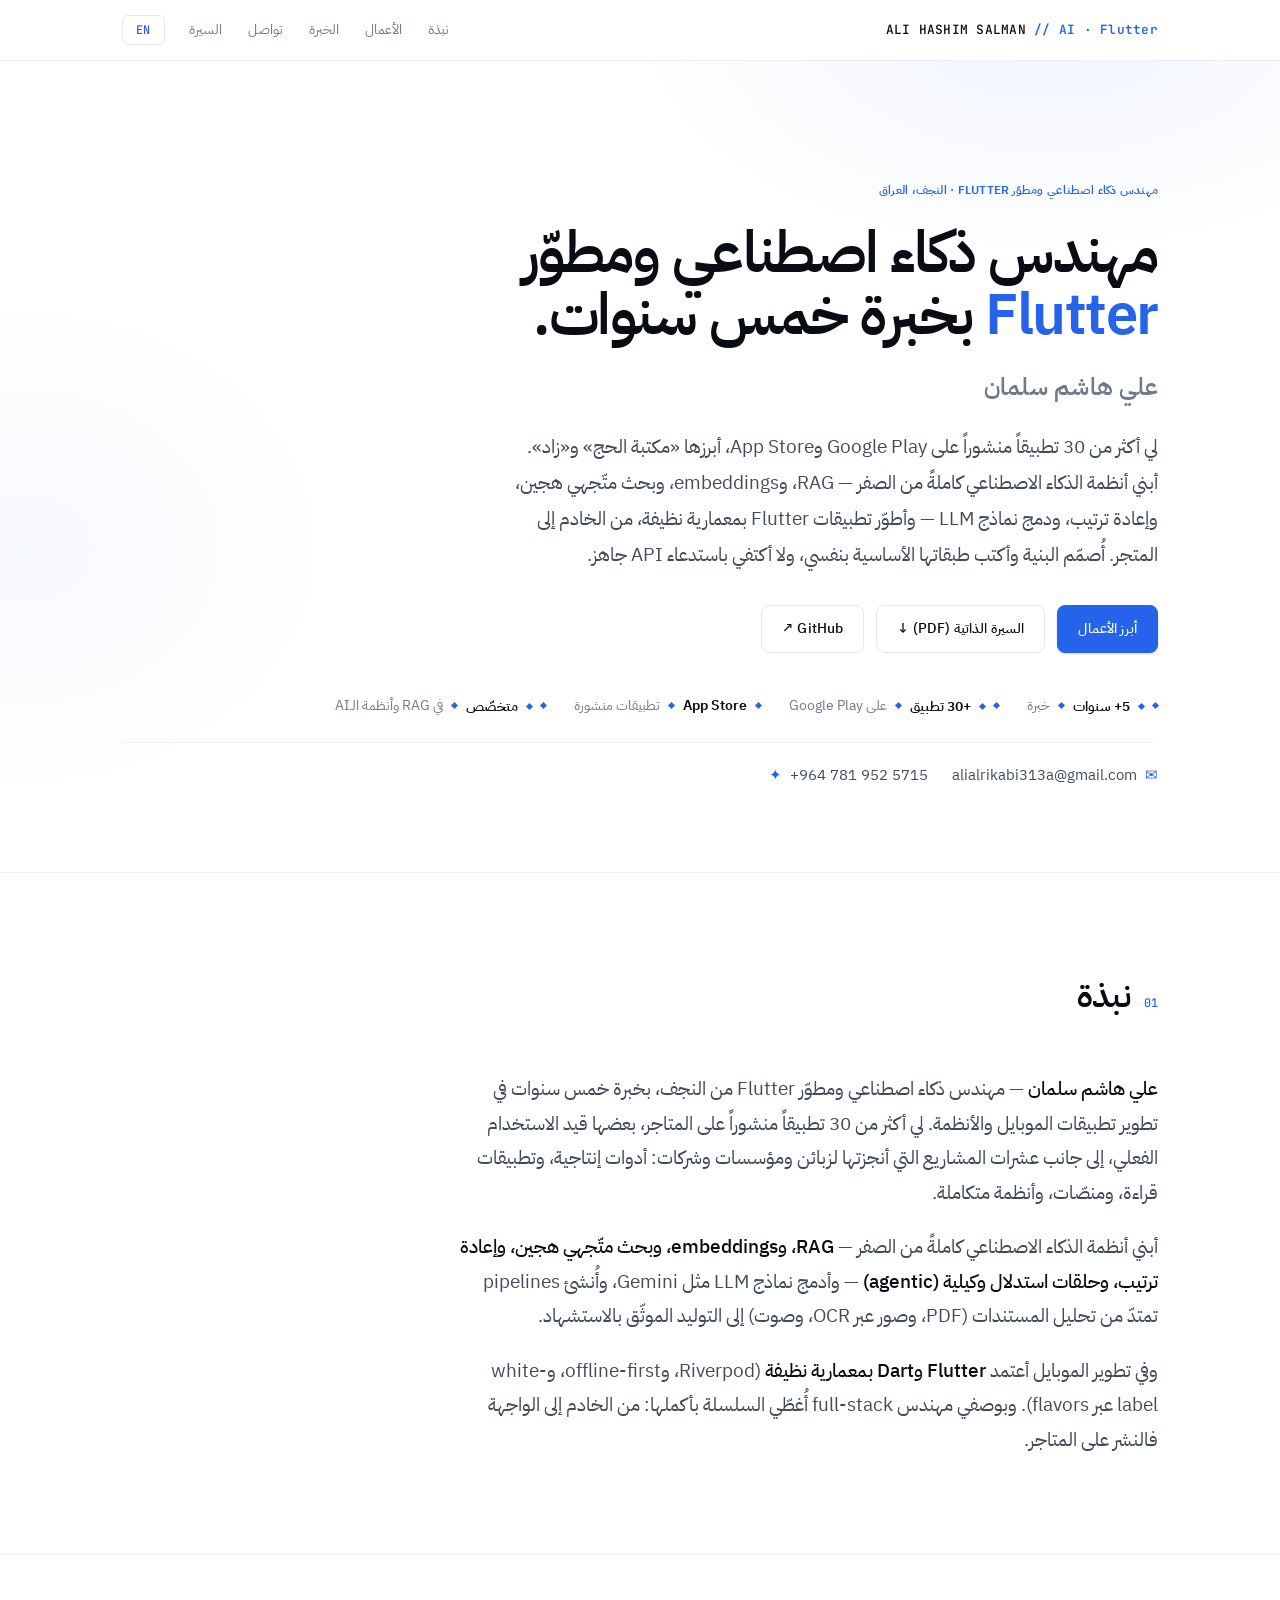
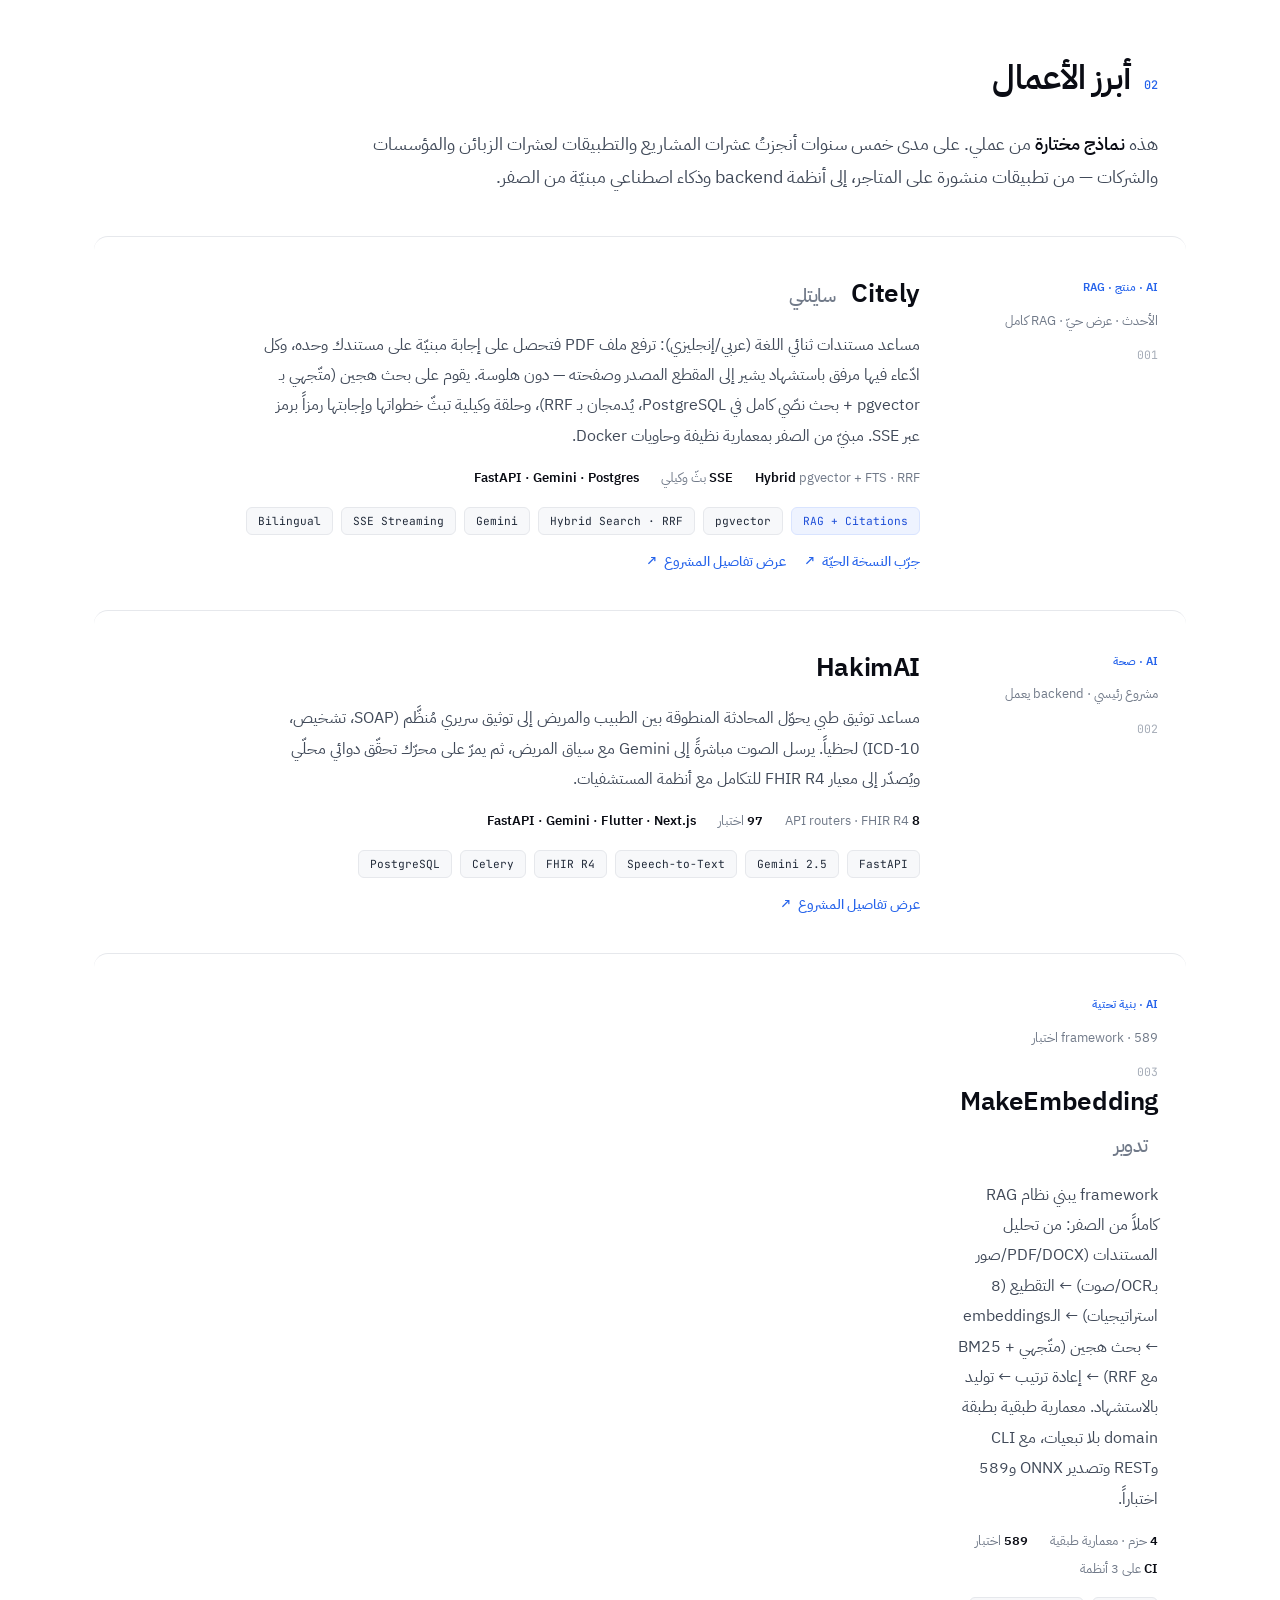
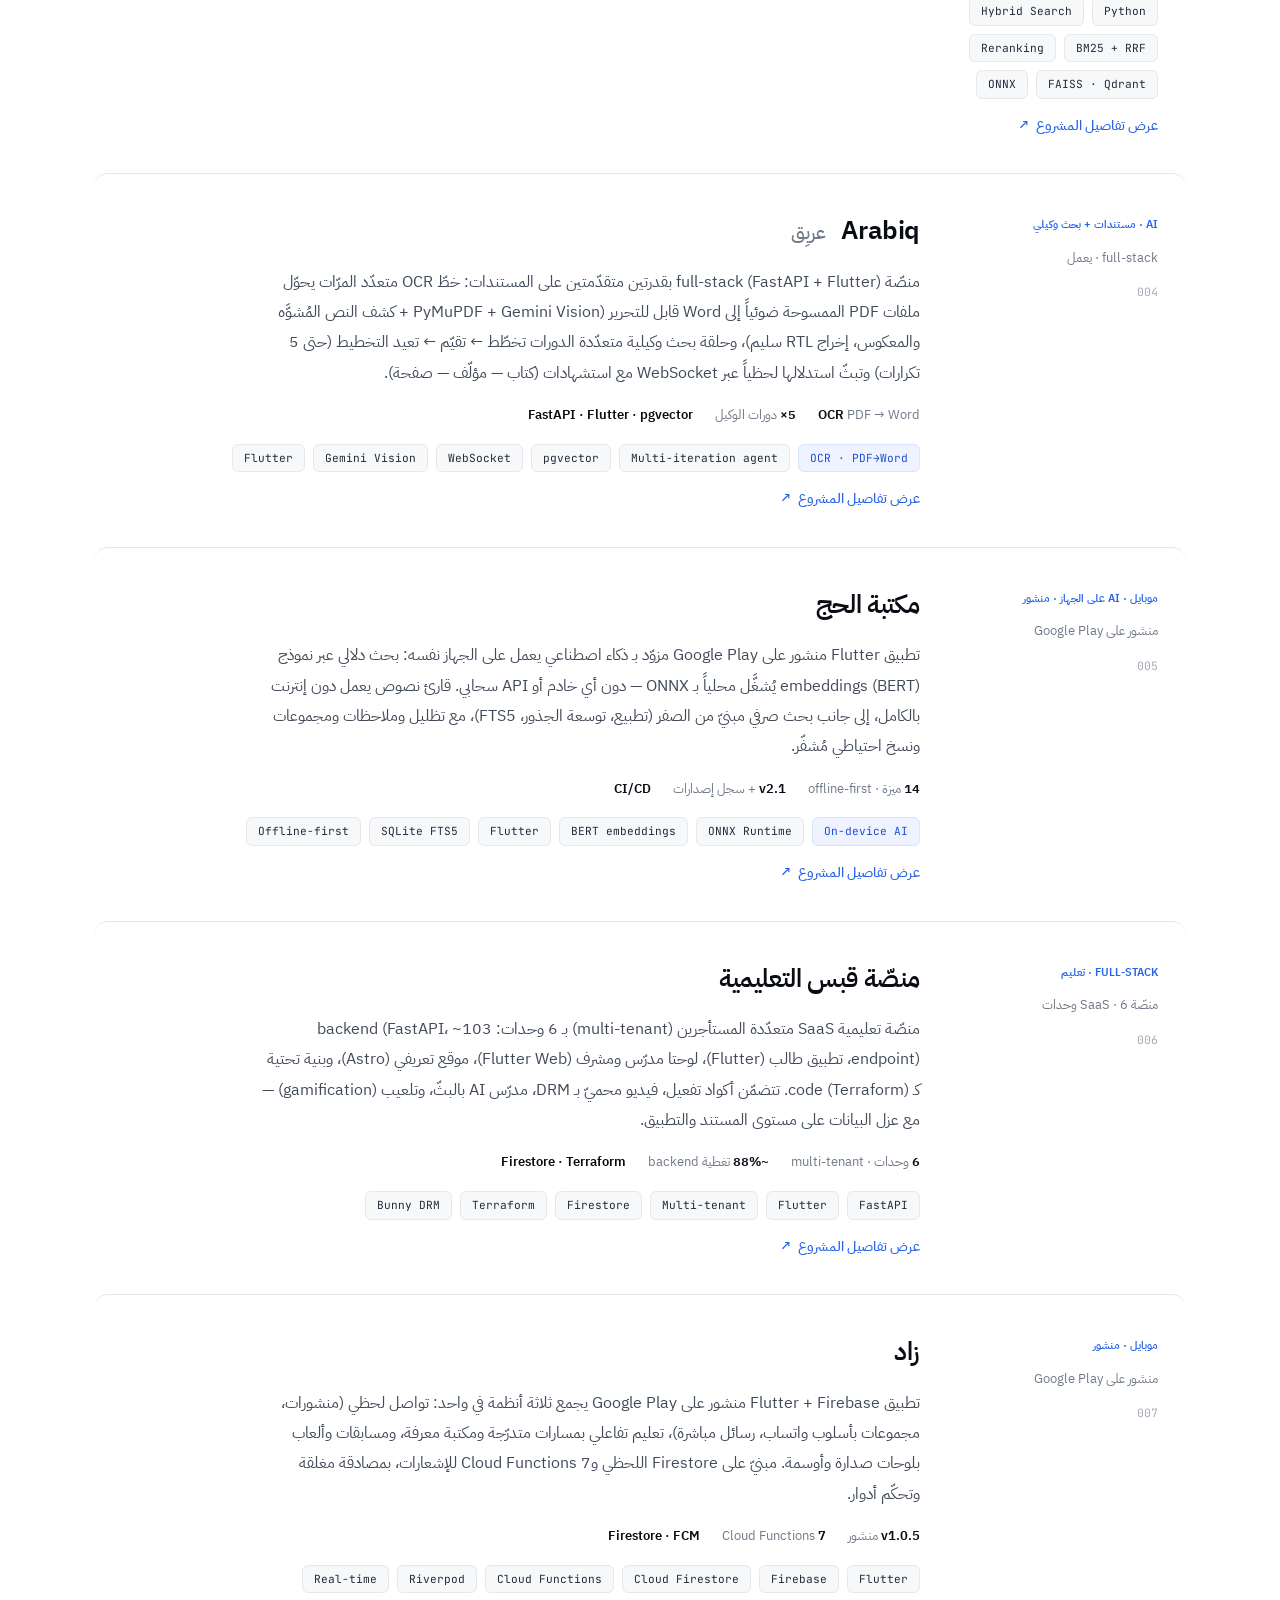
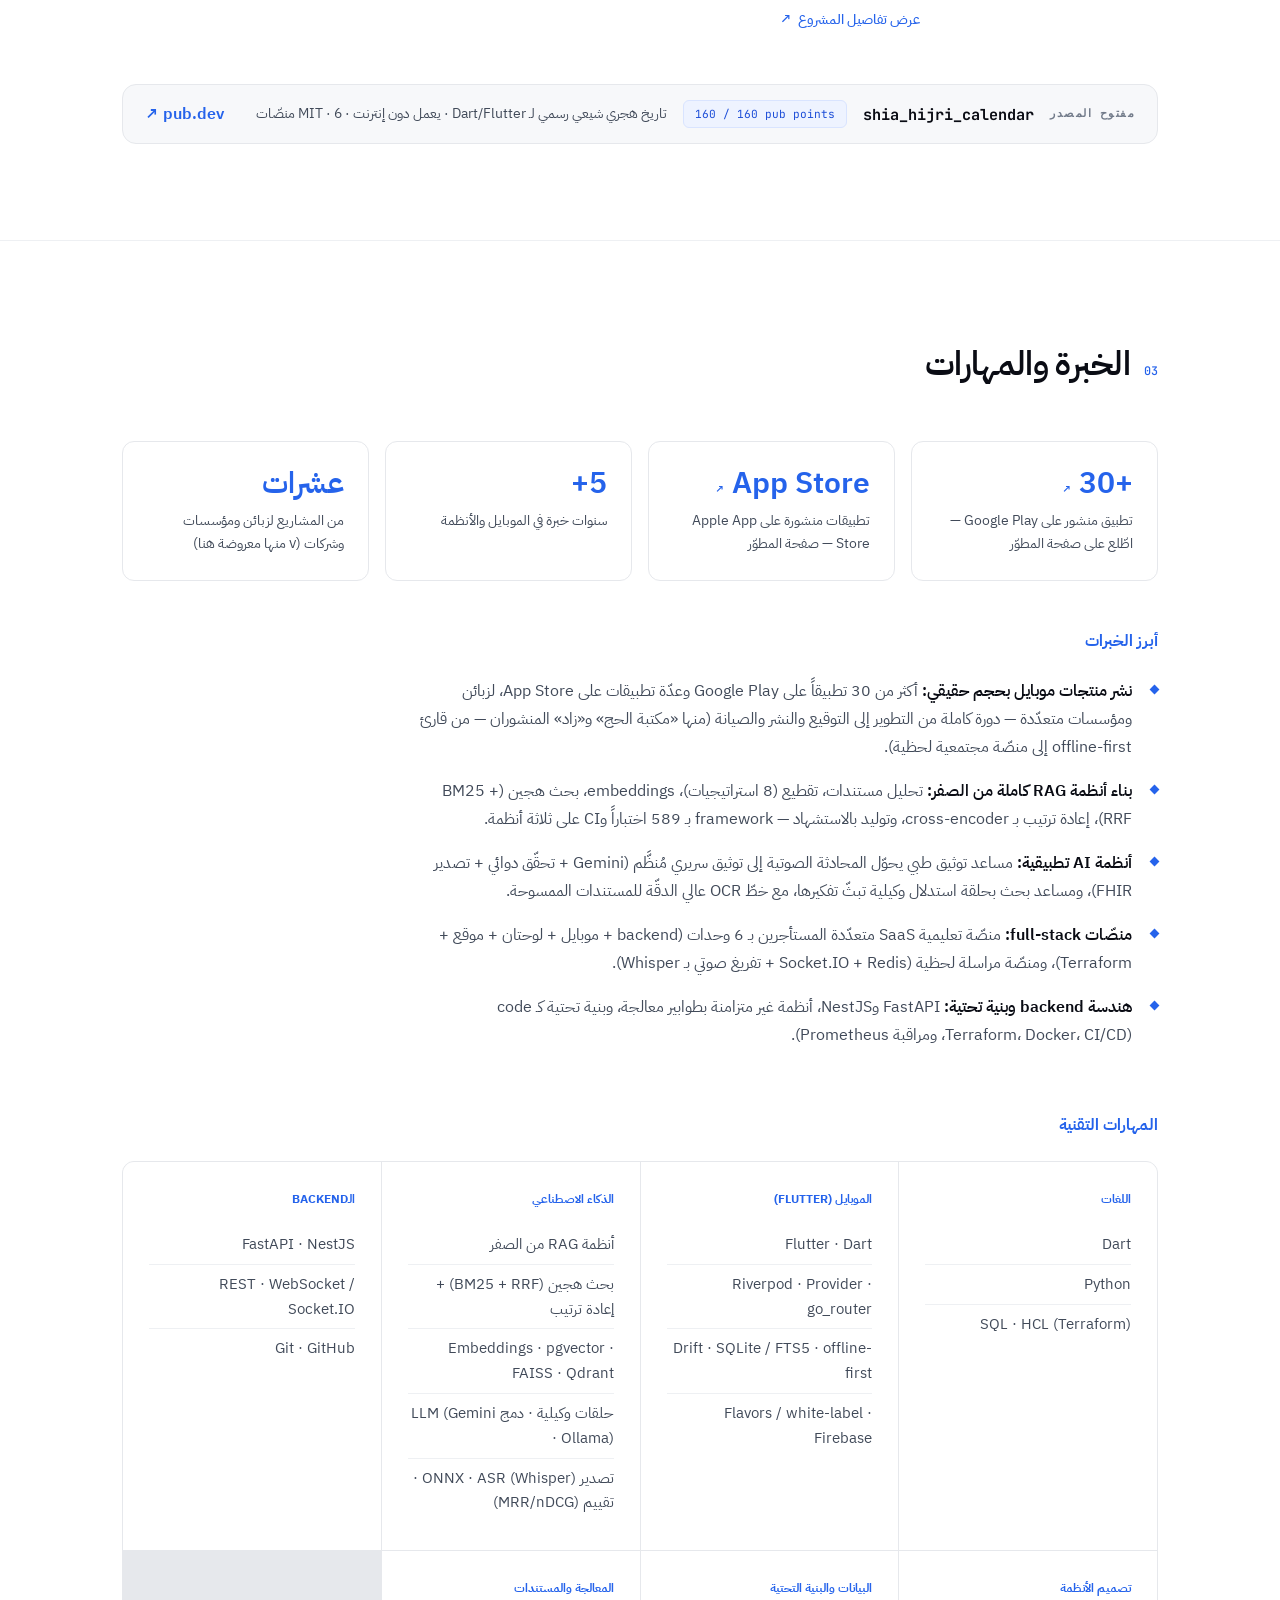
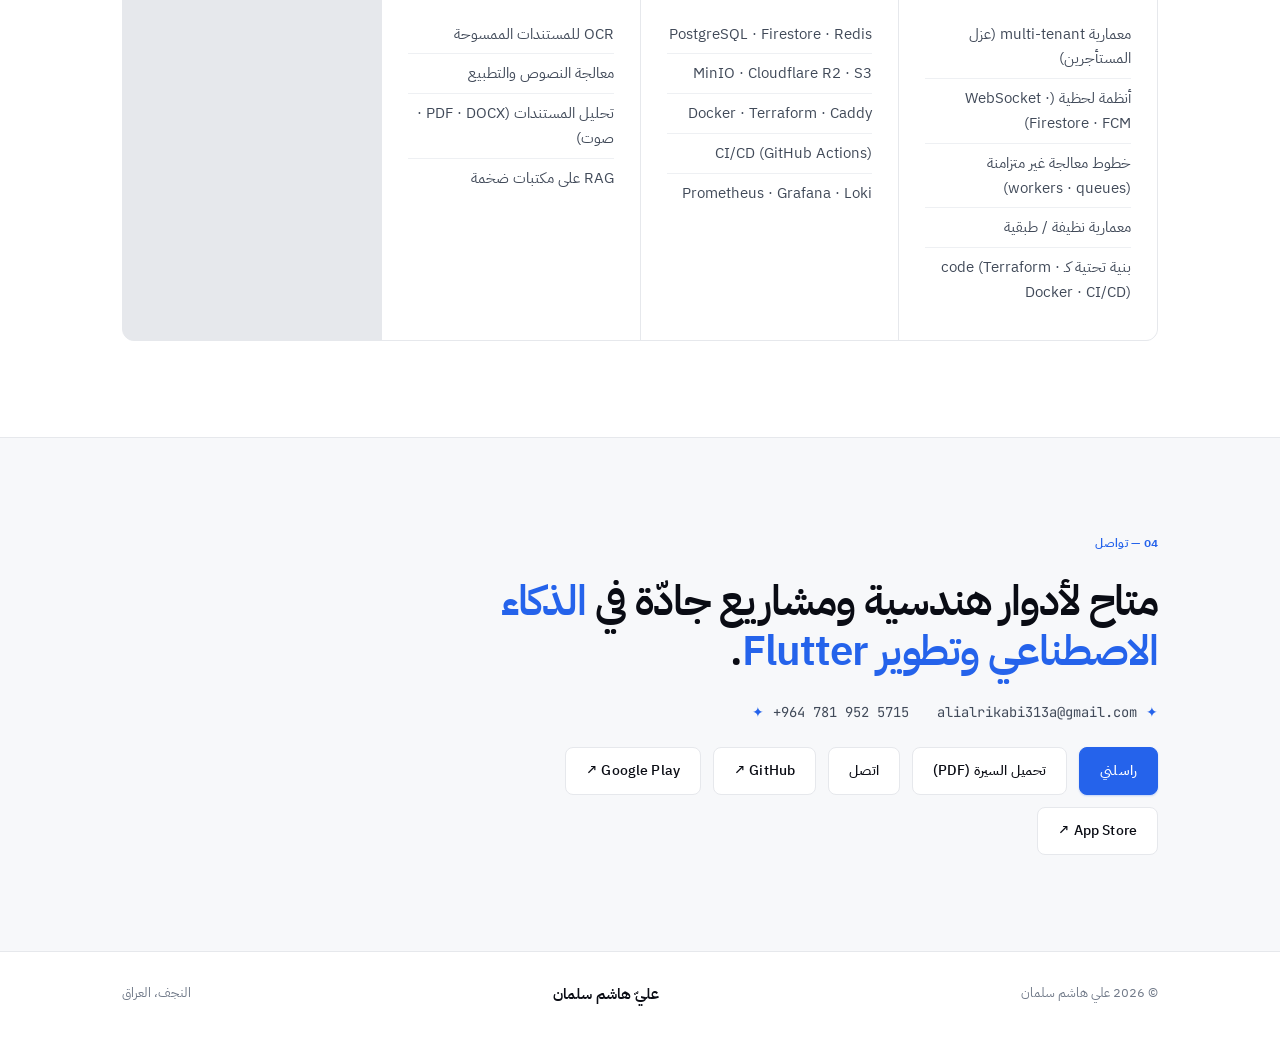
==== index.html @ b7b9cc5b "Naturalize Arabic: remove translationese across the portfolio Rewrite literally-translated Arabic in" ====
<!DOCTYPE html>
<!--
  ============================================================
  PORTFOLIO — Ali Hashim Salman
  Landing page. Bilingual (Arabic default + EN toggle).
  Project detail pages live in /projects/*.html
  Screenshots go in /assets/img/<project>/ (see placeholders).
  ============================================================
-->
<html lang="ar" dir="rtl" data-lang="ar">
<head>
<meta charset="UTF-8" />
<meta name="viewport" content="width=device-width, initial-scale=1.0" />
<title>Ali Hashim Salman — AI &amp; Flutter Engineer</title>
<meta name="description" content="مهندس ذكاء اصطناعي ومطوّر Flutter في النجف — RAG من الصفر، embeddings، أنظمة AI كاملة، و+30 تطبيق Flutter منشور على Google Play وApp Store." />
<link rel="preconnect" href="https://fonts.googleapis.com" />
<link rel="preconnect" href="https://fonts.gstatic.com" crossorigin />
<link href="https://fonts.googleapis.com/css2?family=Space+Grotesk:wght@400;500;600;700&family=Inter:wght@400;500;600&family=JetBrains+Mono:wght@400;500&family=IBM+Plex+Sans+Arabic:wght@400;500;600;700&family=Amiri:wght@400;700&display=swap" rel="stylesheet" />
<link rel="stylesheet" href="assets/css/style.css" />
</head>
<body>

<nav>
  <div class="nav-inner">
    <a class="brand" href="index.html">ALI HASHIM SALMAN <b>// AI · Flutter</b></a>
    <div class="nav-right">
      <div class="nav-links">
        <a href="#about"><span class="t-ar">نبذة</span><span class="t-en">About</span></a>
        <a href="#work"><span class="t-ar">الأعمال</span><span class="t-en">Work</span></a>
        <a href="#experience"><span class="t-ar">الخبرة</span><span class="t-en">Experience</span></a>
        <a href="#contact"><span class="t-ar">تواصل</span><span class="t-en">Contact</span></a>
        <a href="Ali_Hashim_Salman_Resume.pdf" target="_blank" rel="noopener"><span class="t-ar">السيرة</span><span class="t-en">CV</span></a>
      </div>
      <button class="lang-toggle" id="langBtn" aria-label="Switch language">EN</button>
    </div>
  </div>
</nav>

<header>
  <div class="hero-glow"></div>
  <div class="wrap hero">
    <span class="eyebrow">
      <span class="t-ar">مهندس ذكاء اصطناعي ومطوّر Flutter · النجف، العراق</span>
      <span class="t-en">AI Engineer &amp; Flutter Developer · Najaf, Iraq</span>
    </span>
    <h1>
      <span class="t-ar">مهندس ذكاء اصطناعي ومطوّر <span class="hl">Flutter</span> بخبرة خمس سنوات.</span>
      <span class="t-en">AI engineer and <span class="hl">Flutter</span> developer with five years of experience.</span>
    </h1>
    <div class="arabic-name">علي هاشم سلمان</div>
    <p class="lede">
      <span class="t-ar">لي أكثر من 30 تطبيقاً منشوراً على Google Play وApp Store، أبرزها «مكتبة الحج» و«زاد». أبني أنظمة الذكاء الاصطناعي كاملةً من الصفر — RAG، وembeddings، وبحث متّجهي هجين، وإعادة ترتيب، ودمج نماذج LLM — وأطوّر تطبيقات Flutter بمعمارية نظيفة، من الخادم إلى المتجر. أُصمّم البنية وأكتب طبقاتها الأساسية بنفسي، ولا أكتفي باستدعاء API جاهز.</span>
      <span class="t-en">I've published apps on Google Play and the App Store — flagships like Hajj Library and Zaad — among 30+ titles. I master building complete AI systems from scratch — RAG, embeddings, hybrid vector search, reranking, and LLM integration — and I build Flutter apps with clean architecture, from backend to store. I architect the system and build its core layers myself, rather than just wiring up a ready-made API.</span>
    </p>
    <div class="cta-row">
      <a class="btn primary" href="#work"><span class="t-ar">أبرز الأعمال</span><span class="t-en">Featured work</span></a>
      <a class="btn" href="Ali_Hashim_Salman_Resume.pdf" target="_blank" rel="noopener"><span class="t-ar">السيرة الذاتية (PDF) ↓</span><span class="t-en">Résumé (PDF) ↓</span></a>
      <a class="btn" href="https://github.com/alialrikabi313" target="_blank" rel="noopener">GitHub ↗</a>
    </div>
    <div class="stats">
      <span><b><span class="t-ar">5+ سنوات</span><span class="t-en">5+ years</span></b> <span class="t-ar">خبرة</span><span class="t-en">experience</span></span>
      <span><b><span class="t-ar">+30 تطبيق</span><span class="t-en">30+ apps</span></b> <span class="t-ar">على Google Play</span><span class="t-en">on Google Play</span></span>
      <span><b>App Store</b> <span class="t-ar">تطبيقات منشورة</span><span class="t-en">published apps</span></span>
      <span><b><span class="t-ar">متخصّص</span><span class="t-en">Specialist</span></b> <span class="t-ar">في RAG وأنظمة الـAI</span><span class="t-en">in RAG &amp; AI systems</span></span>
    </div>
    <div class="hero-contact">
      <a href="mailto:alialrikabi313a@gmail.com"><span class="ic">✉</span> alialrikabi313a@gmail.com</a>
      <a href="tel:+9647819525715" dir="ltr"><span class="ic">✦</span> +964 781 952 5715</a>
    </div>
  </div>
</header>

<section id="about">
  <div class="wrap">
    <div class="sec-head reveal"><span class="num">01</span><h2><span class="t-ar">نبذة</span><span class="t-en">About</span></h2></div>
    <div class="about-grid reveal">
      <p>
        <span class="t-ar"><span class="em">علي هاشم سلمان</span> — مهندس ذكاء اصطناعي ومطوّر Flutter من النجف، بخبرة خمس سنوات في تطوير تطبيقات الموبايل والأنظمة. لي أكثر من 30 تطبيقاً منشوراً على المتاجر، بعضها قيد الاستخدام الفعلي، إلى جانب عشرات المشاريع التي أنجزتها لزبائن ومؤسسات وشركات: أدوات إنتاجية، وتطبيقات قراءة، ومنصّات، وأنظمة متكاملة.</span>
        <span class="t-en"><span class="em">Ali Hashim Salman</span> — an AI engineer and Flutter developer based in Najaf, Iraq, with five years of experience in mobile and systems development. I've published 30+ apps to the stores — several serving real users — and delivered dozens of projects for clients, institutions, and companies — from productivity tools and readers to platforms and full systems.</span>
      </p>
      <p>
        <span class="t-ar">أبني أنظمة الذكاء الاصطناعي كاملةً من الصفر — <span class="em">RAG، وembeddings، وبحث متّجهي هجين، وإعادة ترتيب، وحلقات استدلال وكيلية (agentic)</span> — وأدمج نماذج LLM مثل Gemini، وأُنشئ pipelines تمتدّ من تحليل المستندات (PDF، وصور عبر OCR، وصوت) إلى التوليد الموثّق بالاستشهاد.</span>
        <span class="t-en">I master building complete AI systems from scratch — <span class="em">RAG, embeddings, hybrid vector search, reranking, and agentic reasoning loops</span> — integrating LLMs like Gemini, and building pipelines from document parsing (PDF, OCR images, audio) to cited generation.</span>
      </p>
      <p>
        <span class="t-ar">وفي تطوير الموبايل أعتمد <span class="em">Flutter وDart بمعمارية نظيفة</span> (Riverpod، وoffline-first، وwhite-label عبر flavors). وبوصفي مهندس full-stack أُغطّي السلسلة بأكملها: من الخادم إلى الواجهة فالنشر على المتاجر.</span>
        <span class="t-en">On mobile I build with <span class="em">Flutter and Dart in clean architecture</span> (Riverpod, offline-first, and white-label via flavors). A full-stack engineer who covers the whole chain — from backend to interface to store release.</span>
      </p>
    </div>
  </div>
</section>

<section id="work">
  <div class="wrap">
    <div class="sec-head reveal"><span class="num">02</span><h2><span class="t-ar">أبرز الأعمال</span><span class="t-en">Featured work</span></h2></div>
    <p class="sec-note reveal">
      <span class="t-ar">هذه <span class="em">نماذج مختارة</span> من عملي. على مدى خمس سنوات أنجزتُ عشرات المشاريع والتطبيقات لعشرات الزبائن والمؤسسات والشركات — من تطبيقات منشورة على المتاجر، إلى أنظمة backend وذكاء اصطناعي مبنيّة من الصفر.</span>
      <span class="t-en">These are <span class="em">selected examples</span> of my work. Over five years I've delivered dozens of projects and apps for dozens of clients, institutions, and companies — from store-published apps to backend and AI systems built from scratch.</span>
    </p>

    <!-- 01 — Citely -->
    <article class="project reveal">
      <div class="p-meta">
        <span class="domain"><span class="t-ar">AI · منتج · RAG</span><span class="t-en">AI · Product · RAG</span></span>
        <span class="status"><span class="t-ar">الأحدث · عرض حيّ · RAG كامل</span><span class="t-en">Newest · live demo · full RAG</span></span>
        <span class="idx">001</span>
      </div>
      <div class="p-body">
        <h3>Citely <span class="accent">سايتلي</span></h3>
        <p class="desc">
          <span class="t-ar">مساعد مستندات ثنائي اللغة (عربي/إنجليزي): ترفع ملف PDF فتحصل على إجابة <span class="em">مبنيّة على مستندك وحده</span>، وكل ادّعاء فيها مرفق باستشهاد يشير إلى المقطع المصدر وصفحته — دون هلوسة. يقوم على <span class="em">بحث هجين</span> (متّجهي بـ pgvector + بحث نصّي كامل في PostgreSQL، يُدمجان بـ RRF)، و<span class="em">حلقة وكيلية</span> تبثّ خطواتها وإجابتها رمزاً برمز عبر SSE. مبنيّ من الصفر بمعمارية نظيفة وحاويات Docker.</span>
          <span class="t-en">A bilingual (Arabic/English) document assistant: upload a PDF and get an answer <span class="em">grounded in your document alone</span>, with every claim carrying a citation to the exact source passage and page — no hallucination. Powered by <span class="em">hybrid search</span> (pgvector + PostgreSQL full-text, fused with RRF) and an <span class="em">agentic loop</span> that streams its steps and answer token-by-token over SSE. Built from scratch with clean architecture and Docker.</span>
        </p>
        <div class="p-metrics">
          <span><b>Hybrid</b> <span class="t-ar">pgvector + FTS · RRF</span><span class="t-en">pgvector + FTS · RRF</span></span>
          <span><b>SSE</b> <span class="t-ar">بثّ وكيلي</span><span class="t-en">streaming agent</span></span>
          <span><b>FastAPI · Gemini · Postgres</b></span>
        </div>
        <div class="tags"><span class="tag gold">RAG + Citations</span><span class="tag">pgvector</span><span class="tag">Hybrid Search · RRF</span><span class="tag">Gemini</span><span class="tag">SSE Streaming</span><span class="tag">Bilingual</span></div>
        <div class="p-links"><a href="https://citely-vho9.onrender.com" target="_blank" rel="noopener"><span class="t-ar">جرّب النسخة الحيّة</span><span class="t-en">Live demo</span> <span class="arr">↗</span></a><a href="projects/citely.html"><span class="t-ar">عرض تفاصيل المشروع</span><span class="t-en">View project details</span> <span class="arr">↗</span></a></div>
      </div>
    </article>

    <!-- 02 — HakimAI -->
    <article class="project reveal">
      <div class="p-meta">
        <span class="domain"><span class="t-ar">AI · صحة</span><span class="t-en">AI · Healthcare</span></span>
        <span class="status"><span class="t-ar">مشروع رئيسي · backend يعمل</span><span class="t-en">Flagship · working backend</span></span>
        <span class="idx">002</span>
      </div>
      <div class="p-body">
        <h3>HakimAI</h3>
        <p class="desc">
          <span class="t-ar">مساعد توثيق طبي يحوّل المحادثة المنطوقة بين الطبيب والمريض إلى توثيق سريري مُنظَّم (SOAP، تشخيص، ICD-10) لحظياً. يرسل الصوت مباشرةً إلى Gemini مع سياق المريض، ثم يمرّ على محرّك تحقّق دوائي محلّي ويُصدّر إلى معيار FHIR R4 للتكامل مع أنظمة المستشفيات.</span>
          <span class="t-en">A medical scribe for clinicians that turns a spoken doctor–patient conversation into structured clinical notes (SOAP, diagnosis, ICD-10) in real time — sending audio directly to Gemini with patient context, then running a local drug-interaction engine and exporting to FHIR R4 for hospital integration.</span>
        </p>
        <div class="p-metrics">
          <span><b>8</b> <span class="t-ar">API routers · FHIR R4</span><span class="t-en">API routers · FHIR R4</span></span>
          <span><b>97</b> <span class="t-ar">اختبار</span><span class="t-en">tests</span></span>
          <span><b>FastAPI · Gemini · Flutter · Next.js</b></span>
        </div>
        <div class="tags"><span class="tag">FastAPI</span><span class="tag">Gemini 2.5</span><span class="tag">Speech-to-Text</span><span class="tag">FHIR R4</span><span class="tag">Celery</span><span class="tag">PostgreSQL</span></div>
        <div class="p-links"><a href="projects/hakimai.html"><span class="t-ar">عرض تفاصيل المشروع</span><span class="t-en">View project details</span> <span class="arr">↗</span></a></div>
      </div>
    </article>

    <!-- 03 — MakeEmbedding / Tadweer -->
    <article class="project reveal">
      <div class="p-meta">
        <span class="domain"><span class="t-ar">AI · بنية تحتية</span><span class="t-en">AI · Infrastructure</span></span>
        <span class="status"><span class="t-ar">framework · 589 اختبار</span><span class="t-en">Framework · 589 tests</span></span>
        <span class="idx">003</span>
      <div class="p-body">
        <h3>MakeEmbedding <span class="accent">تدوير</span></h3>
        <p class="desc">
          <span class="t-ar">framework يبني نظام RAG كاملاً من الصفر: من تحليل المستندات (PDF/DOCX/صور بـOCR/صوت) ← التقطيع (8 استراتيجيات) ← الـembeddings ← بحث هجين (متّجهي + BM25 مع RRF) ← إعادة ترتيب ← توليد بالاستشهاد. معمارية طبقية بطبقة domain بلا تبعيات، مع CLI وREST وتصدير ONNX و589 اختباراً.</span>
          <span class="t-en">A framework that builds a complete RAG system from scratch: document parsing (PDF/DOCX/OCR/audio) → chunking (8 strategies) → embeddings → hybrid search (vector + BM25 via RRF) → reranking → cited generation. Layered architecture with a dependency-free domain core, plus CLI, REST, ONNX export, and 589 tests.</span>
        </p>
        <div class="p-metrics">
          <span><b>4</b> <span class="t-ar">حزم · معمارية طبقية</span><span class="t-en">packages · layered</span></span>
          <span><b>589</b> <span class="t-ar">اختبار</span><span class="t-en">tests</span></span>
          <span><b>CI</b> <span class="t-ar">على 3 أنظمة</span><span class="t-en">on 3 OSes</span></span>
        </div>
        <div class="tags"><span class="tag">Python</span><span class="tag">Hybrid Search</span><span class="tag">BM25 + RRF</span><span class="tag">Reranking</span><span class="tag">FAISS · Qdrant</span><span class="tag">ONNX</span></div>
        <div class="p-links"><a href="projects/makeembedding.html"><span class="t-ar">عرض تفاصيل المشروع</span><span class="t-en">View project details</span> <span class="arr">↗</span></a></div>
      </div>
    </article>

    <!-- 04 — Arabiq -->
    <article class="project reveal">
      <div class="p-meta">
        <span class="domain"><span class="t-ar">AI · مستندات + بحث وكيلي</span><span class="t-en">AI · Documents + agentic search</span></span>
        <span class="status"><span class="t-ar">full-stack · يعمل</span><span class="t-en">Full-stack · working</span></span>
        <span class="idx">004</span>
      </div>
      <div class="p-body">
        <h3>Arabiq <span class="accent">عربِق</span></h3>
        <p class="desc">
          <span class="t-ar">منصّة full-stack (FastAPI + Flutter) بقدرتين متقدّمتين على المستندات: <span class="em">خطّ OCR متعدّد المرّات</span> يحوّل ملفات PDF الممسوحة ضوئياً إلى Word قابل للتحرير (PyMuPDF + Gemini Vision + كشف النص المُشوَّه والمعكوس، إخراج RTL سليم)، و<span class="em">حلقة بحث وكيلية متعدّدة الدورات</span> تخطّط ← تقيّم ← تعيد التخطيط (حتى 5 تكرارات) وتبثّ استدلالها لحظياً عبر WebSocket مع استشهادات (كتاب — مؤلّف — صفحة).</span>
          <span class="t-en">A full-stack platform (FastAPI + Flutter) with two advanced document capabilities: a <span class="em">multi-pass OCR pipeline</span> that converts scanned PDFs to editable Word (PyMuPDF + Gemini Vision + garbled/mirrored-text correction, proper RTL output), and a <span class="em">multi-iteration agentic search loop</span> that plans → evaluates → re-plans (up to 5 iterations), streaming its reasoning live over WebSocket with citations (book — author — page).</span>
        </p>
        <div class="p-metrics">
          <span><b>OCR</b> <span class="t-ar">PDF → Word</span><span class="t-en">PDF → Word</span></span>
          <span><b>5×</b> <span class="t-ar">دورات الوكيل</span><span class="t-en">agent iterations</span></span>
          <span><b>FastAPI · Flutter · pgvector</b></span>
        </div>
        <div class="tags"><span class="tag gold">OCR · PDF→Word</span><span class="tag">Multi-iteration agent</span><span class="tag">pgvector</span><span class="tag">WebSocket</span><span class="tag">Gemini Vision</span><span class="tag">Flutter</span></div>
        <div class="p-links"><a href="projects/arabiq.html"><span class="t-ar">عرض تفاصيل المشروع</span><span class="t-en">View project details</span> <span class="arr">↗</span></a></div>
      </div>
    </article>

    <!-- 05 — Hajj Library -->
    <article class="project reveal">
      <div class="p-meta">
        <span class="domain"><span class="t-ar">موبايل · AI على الجهاز · منشور</span><span class="t-en">Mobile · On-device AI · Published</span></span>
        <span class="status"><span class="t-ar">منشور على Google Play</span><span class="t-en">Live on Google Play</span></span>
        <span class="idx">005</span>
      </div>
      <div class="p-body">
        <h3><span class="t-en">Hajj Library <span class="accent">مكتبة الحج</span></span><span class="t-ar">مكتبة الحج</span></h3>
        <p class="desc">
          <span class="t-ar">تطبيق Flutter منشور على Google Play مزوّد بـ <span class="em">ذكاء اصطناعي يعمل على الجهاز نفسه</span>: بحث دلالي عبر نموذج embeddings (BERT) يُشغَّل محلياً بـ ONNX — دون أي خادم أو API سحابي. قارئ نصوص يعمل دون إنترنت بالكامل، إلى جانب بحث صرفي مبنيّ من الصفر (تطبيع، توسعة الجذور، FTS5)، مع تظليل وملاحظات ومجموعات ونسخ احتياطي مُشفّر.</span>
          <span class="t-en">A Flutter app published on Google Play, powered by <span class="em">on-device AI</span>: semantic search via a BERT embeddings model running locally with ONNX — no server, no cloud API. A fully offline text reader, alongside a from-scratch morphological search (normalization, root expansion, FTS5), with highlights, notes, collections, and encrypted backup.</span>
        </p>
        <div class="p-metrics">
          <span><b>14</b> <span class="t-ar">ميزة · offline-first</span><span class="t-en">features · offline-first</span></span>
          <span><b>v2.1</b> <span class="t-ar">+ سجل إصدارات</span><span class="t-en">+ changelog</span></span>
          <span><b>CI/CD</b></span>
        </div>
        <div class="tags"><span class="tag gold">On-device AI</span><span class="tag">ONNX Runtime</span><span class="tag">BERT embeddings</span><span class="tag">Flutter</span><span class="tag">SQLite FTS5</span><span class="tag">Offline-first</span></div>
        <div class="p-links"><a href="projects/hajj-library.html"><span class="t-ar">عرض تفاصيل المشروع</span><span class="t-en">View project details</span> <span class="arr">↗</span></a></div>
      </div>
    </article>

    <!-- 06 — Qabas -->
    <article class="project reveal">
      <div class="p-meta">
        <span class="domain"><span class="t-ar">Full-Stack · تعليم</span><span class="t-en">Full-Stack · EdTech</span></span>
        <span class="status"><span class="t-ar">منصّة SaaS · 6 وحدات</span><span class="t-en">SaaS platform · 6 modules</span></span>
        <span class="idx">006</span>
      </div>
      <div class="p-body">
        <h3><span class="t-en">Qabas <span class="accent">منصّة قبس</span></span><span class="t-ar">منصّة قبس التعليمية</span></h3>
        <p class="desc">
          <span class="t-ar">منصّة تعليمية SaaS متعدّدة المستأجرين (multi-tenant) بـ 6 وحدات: backend (FastAPI، ~103 endpoint)، تطبيق طالب (Flutter)، لوحتا مدرّس ومشرف (Flutter Web)، موقع تعريفي (Astro)، وبنية تحتية كـ code (Terraform). تتضمّن أكواد تفعيل، فيديو محميّ بـ DRM، مدرّس AI بالبثّ، وتلعيب (gamification) — مع عزل البيانات على مستوى المستند والتطبيق.</span>
          <span class="t-en">A multi-tenant education SaaS across 6 modules: backend (FastAPI, ~103 endpoints), student app (Flutter), instructor &amp; admin panels (Flutter Web), marketing site (Astro), and infrastructure as code (Terraform). Activation codes, DRM-protected video, a streaming AI tutor, and gamification — with tenant isolation at the document and application level.</span>
        </p>
        <div class="p-metrics">
          <span><b>6</b> <span class="t-ar">وحدات · multi-tenant</span><span class="t-en">modules · multi-tenant</span></span>
          <span><b>~88%</b> <span class="t-ar">تغطية backend</span><span class="t-en">backend coverage</span></span>
          <span><b>Firestore · Terraform</b></span>
        </div>
        <div class="tags"><span class="tag">FastAPI</span><span class="tag">Flutter</span><span class="tag">Multi-tenant</span><span class="tag">Firestore</span><span class="tag">Terraform</span><span class="tag">Bunny DRM</span></div>
        <div class="p-links"><a href="projects/qabas.html"><span class="t-ar">عرض تفاصيل المشروع</span><span class="t-en">View project details</span> <span class="arr">↗</span></a></div>
      </div>
    </article>

    <!-- 07 — Zaad -->
    <article class="project reveal">
      <div class="p-meta">
        <span class="domain"><span class="t-ar">موبايل · منشور</span><span class="t-en">Mobile · Published</span></span>
        <span class="status"><span class="t-ar">منشور على Google Play</span><span class="t-en">Live on Google Play</span></span>
        <span class="idx">007</span>
      </div>
      <div class="p-body">
        <h3><span class="t-en">Zaad <span class="accent">زاد</span></span><span class="t-ar">زاد</span></h3>
        <p class="desc">
          <span class="t-ar">تطبيق Flutter + Firebase منشور على Google Play يجمع ثلاثة أنظمة في واحد: <span class="em">تواصل لحظي</span> (منشورات، مجموعات بأسلوب واتساب، رسائل مباشرة)، <span class="em">تعليم تفاعلي</span> بمسارات متدرّجة ومكتبة معرفة، و<span class="em">مسابقات وألعاب</span> بلوحات صدارة وأوسمة. مبنيّ على Firestore اللحظي و7 Cloud Functions للإشعارات، بمصادقة مغلقة وتحكّم أدوار.</span>
          <span class="t-en">A Flutter + Firebase app published on Google Play that fuses three systems in one: <span class="em">real-time communication</span> (posts, WhatsApp-style groups, DMs), <span class="em">interactive learning</span> with tiered paths and a knowledge library, and <span class="em">competitions &amp; games</span> with leaderboards and badges. Built on real-time Firestore and 7 Cloud Functions for notifications, with closed-community auth and role-based access.</span>
        </p>
        <div class="p-metrics">
          <span><b>v1.0.5</b> <span class="t-ar">منشور</span><span class="t-en">published</span></span>
          <span><b>7</b> <span class="t-ar">Cloud Functions</span><span class="t-en">Cloud Functions</span></span>
          <span><b>Firestore · FCM</b></span>
        </div>
        <div class="tags"><span class="tag">Flutter</span><span class="tag">Firebase</span><span class="tag">Cloud Firestore</span><span class="tag">Cloud Functions</span><span class="tag">Riverpod</span><span class="tag">Real-time</span></div>
        <div class="p-links"><a href="projects/zaad.html"><span class="t-ar">عرض تفاصيل المشروع</span><span class="t-en">View project details</span> <span class="arr">↗</span></a></div>
      </div>
    </article>

  </div>

  <!-- Open-source highlight (compact strip — supporting credibility, not a full project) -->
  <div class="wrap reveal" style="margin-top:16px">
    <div style="display:flex;align-items:center;gap:11px 16px;flex-wrap:wrap;padding:15px 22px;border:1px solid var(--line);border-radius:14px;background:var(--bg-soft)">
      <span style="font-family:var(--mono);font-size:.66rem;font-weight:700;letter-spacing:.14em;text-transform:uppercase;color:var(--muted)"><span class="t-ar">مفتوح المصدر</span><span class="t-en">Open source</span></span>
      <a href="https://pub.dev/packages/shia_hijri_calendar" target="_blank" rel="noopener" style="font-family:var(--mono);font-weight:700;color:var(--ink);font-size:.95rem;direction:ltr">shia_hijri_calendar</a>
      <span class="tag gold">160 / 160 pub points</span>
      <span style="color:var(--text);font-size:.9rem"><span class="t-ar">تاريخ هجري شيعي رسمي لـ Dart/Flutter · يعمل دون إنترنت · MIT · 6 منصّات</span><span class="t-en">Official Shia Hijri date for Dart/Flutter · offline · MIT · 6 platforms</span></span>
      <a href="https://pub.dev/packages/shia_hijri_calendar" target="_blank" rel="noopener" style="margin-inline-start:auto;color:var(--accent);font-weight:600;white-space:nowrap">pub.dev ↗</a>
    </div>
  </div>
</section>

<section id="experience">
  <div class="wrap">
    <div class="sec-head reveal"><span class="num">03</span><h2><span class="t-ar">الخبرة والمهارات</span><span class="t-en">Experience &amp; Skills</span></h2></div>

    <!-- publications band -->
    <div class="pubs reveal">
      <a class="pub" href="https://play.google.com/store/apps/developer?id=Ali+Al-rikabi313" target="_blank" rel="noopener">
        <div class="big">+30 <span style="font-size:.7rem;color:var(--accent)">↗</span></div>
        <div class="lbl"><span class="t-ar">تطبيق منشور على Google Play — اطّلع على صفحة المطوّر</span><span class="t-en">apps published on Google Play — view developer page</span></div>
      </a>
      <a class="pub" href="https://apps.apple.com/us/developer/ali-hashim-salman/id1829770951" target="_blank" rel="noopener">
        <div class="big">App Store <span style="font-size:.7rem;color:var(--accent)">↗</span></div>
        <div class="lbl"><span class="t-ar">تطبيقات منشورة على Apple App Store — صفحة المطوّر</span><span class="t-en">apps published on the Apple App Store — developer page</span></div>
      </a>
      <div class="pub">
        <div class="big">5+</div>
        <div class="lbl"><span class="t-ar">سنوات خبرة في الموبايل والأنظمة</span><span class="t-en">years of mobile &amp; systems experience</span></div>
      </div>
      <div class="pub">
        <div class="big"><span class="t-ar">عشرات</span><span class="t-en">Dozens</span></div>
        <div class="lbl"><span class="t-ar">من المشاريع لزبائن ومؤسسات وشركات (٧ منها معروضة هنا)</span><span class="t-en">of projects for clients, institutions &amp; companies (7 featured here)</span></div>
      </div>
    </div>

    <!-- experience highlights -->
    <div class="xp-block reveal">
      <p class="sub-h"><span class="t-ar">أبرز الخبرات</span><span class="t-en">Experience highlights</span></p>
      <ul class="bullets">
        <li><span class="t-ar"><b>نشر منتجات موبايل بحجم حقيقي:</b> أكثر من 30 تطبيقاً على Google Play وعدّة تطبيقات على App Store، لزبائن ومؤسسات متعدّدة — دورة كاملة من التطوير إلى التوقيع والنشر والصيانة (منها «مكتبة الحج» و«زاد» المنشوران — من قارئ offline-first إلى منصّة مجتمعية لحظية).</span><span class="t-en"><b>Shipping mobile products at real scale:</b> 30+ apps on Google Play and several on the App Store, for multiple clients and institutions — the full cycle from development to signing, publishing, and maintenance (including "Hajj Library" and "Zaad," both published — from an offline-first reader to a real-time community platform).</span></li>
        <li><span class="t-ar"><b>بناء أنظمة RAG كاملة من الصفر:</b> تحليل مستندات، تقطيع (8 استراتيجيات)، embeddings، بحث هجين (BM25 + RRF)، إعادة ترتيب بـ cross-encoder، وتوليد بالاستشهاد — framework بـ 589 اختباراً وCI على ثلاثة أنظمة.</span><span class="t-en"><b>Building complete RAG systems from scratch:</b> document parsing, chunking (8 strategies), embeddings, hybrid search (BM25 + RRF), cross-encoder reranking, and cited generation — a framework with 589 tests and CI across three OSes.</span></li>
        <li><span class="t-ar"><b>أنظمة AI تطبيقية:</b> مساعد توثيق طبي يحوّل المحادثة الصوتية إلى توثيق سريري مُنظَّم (Gemini + تحقّق دوائي + تصدير FHIR)، ومساعد بحث بحلقة استدلال وكيلية تبثّ تفكيرها، مع خطّ OCR عالي الدقّة للمستندات الممسوحة.</span><span class="t-en"><b>Applied AI systems:</b> a medical scribe that turns a spoken conversation into structured clinical documentation (Gemini + drug checking + FHIR export), and a research assistant with an agentic reasoning loop that streams its thinking, plus a high-fidelity OCR pipeline for scanned documents.</span></li>
        <li><span class="t-ar"><b>منصّات full-stack:</b> منصّة تعليمية SaaS متعدّدة المستأجرين بـ 6 وحدات (backend + موبايل + لوحتان + موقع + Terraform)، ومنصّة مراسلة لحظية (Socket.IO + Redis + تفريغ صوتي بـ Whisper).</span><span class="t-en"><b>Full-stack platforms:</b> a multi-tenant education SaaS across 6 modules (backend + mobile + two panels + website + Terraform), and a real-time messaging platform (Socket.IO + Redis + Whisper transcription).</span></li>
        <li><span class="t-ar"><b>هندسة backend وبنية تحتية:</b> FastAPI وNestJS، أنظمة غير متزامنة بطوابير معالجة، وبنية تحتية كـ code (Terraform، Docker، CI/CD، ومراقبة Prometheus).</span><span class="t-en"><b>Backend &amp; infrastructure engineering:</b> FastAPI and NestJS, asynchronous queue-based processing, and infrastructure as code (Terraform, Docker, CI/CD, and Prometheus monitoring).</span></li>
      </ul>
    </div>

    <!-- skills grid -->
    <p class="sub-h reveal"><span class="t-ar">المهارات التقنية</span><span class="t-en">Technical skills</span></p>
    <div class="skills reveal">
      <div class="skill">
        <h4><span class="t-ar">اللغات</span><span class="t-en">Languages</span></h4>
        <ul>
          <li>Dart</li>
          <li>Python</li>
          <li>SQL · HCL (Terraform)</li>
        </ul>
      </div>
      <div class="skill">
        <h4><span class="t-ar">الموبايل (Flutter)</span><span class="t-en">Mobile (Flutter)</span></h4>
        <ul>
          <li>Flutter · Dart</li>
          <li>Riverpod · Provider · go_router</li>
          <li>Drift · SQLite / FTS5 · offline-first</li>
          <li><span class="t-ar">Flavors / white-label · Firebase</span><span class="t-en">Flavors / white-label · Firebase</span></li>
        </ul>
      </div>
      <div class="skill">
        <h4><span class="t-ar">الذكاء الاصطناعي</span><span class="t-en">AI / ML</span></h4>
        <ul>
          <li><span class="t-ar">أنظمة RAG من الصفر</span><span class="t-en">RAG from scratch</span></li>
          <li><span class="t-ar">بحث هجين (BM25 + RRF) + إعادة ترتيب</span><span class="t-en">Hybrid search (BM25 + RRF) + reranking</span></li>
          <li><span class="t-ar">Embeddings · pgvector · FAISS · Qdrant</span><span class="t-en">Embeddings · pgvector · FAISS · Qdrant</span></li>
          <li><span class="t-ar">حلقات وكيلية · دمج LLM (Gemini · Ollama)</span><span class="t-en">Agentic loops · LLMs (Gemini · Ollama)</span></li>
          <li><span class="t-ar">تصدير ONNX · ASR (Whisper) · تقييم (MRR/nDCG)</span><span class="t-en">ONNX export · ASR (Whisper) · eval (MRR/nDCG)</span></li>
        </ul>
      </div>
      <div class="skill">
        <h4><span class="t-ar">الـBackend</span><span class="t-en">Backend</span></h4>
        <ul>
          <li>FastAPI · NestJS</li>
          <li><span class="t-ar">REST · WebSocket / Socket.IO</span><span class="t-en">REST · WebSocket / Socket.IO</span></li>
          <li>Git · GitHub</li>
        </ul>
      </div>
      <div class="skill">
        <h4><span class="t-ar">تصميم الأنظمة</span><span class="t-en">System Design</span></h4>
        <ul>
          <li><span class="t-ar">معمارية multi-tenant (عزل المستأجرين)</span><span class="t-en">Multi-tenant architecture</span></li>
          <li><span class="t-ar">أنظمة لحظية (WebSocket · Firestore · FCM)</span><span class="t-en">Real-time systems (WebSocket · Firestore · FCM)</span></li>
          <li><span class="t-ar">خطوط معالجة غير متزامنة (workers · queues)</span><span class="t-en">Async pipelines (workers · queues)</span></li>
          <li><span class="t-ar">معمارية نظيفة / طبقية</span><span class="t-en">Clean / layered architecture</span></li>
          <li><span class="t-ar">بنية تحتية كـ code (Terraform · Docker · CI/CD)</span><span class="t-en">Infrastructure as code (Terraform · Docker · CI/CD)</span></li>
        </ul>
      </div>
      <div class="skill">
        <h4><span class="t-ar">البيانات والبنية التحتية</span><span class="t-en">Data &amp; Infra</span></h4>
        <ul>
          <li>PostgreSQL · Firestore · Redis</li>
          <li>MinIO · Cloudflare R2 · S3</li>
          <li>Docker · Terraform · Caddy</li>
          <li><span class="t-ar">CI/CD (GitHub Actions)</span><span class="t-en">CI/CD (GitHub Actions)</span></li>
          <li>Prometheus · Grafana · Loki</li>
        </ul>
      </div>
      <div class="skill">
        <h4><span class="t-ar">المعالجة والمستندات</span><span class="t-en">Processing &amp; Documents</span></h4>
        <ul>
          <li><span class="t-ar">OCR للمستندات الممسوحة</span><span class="t-en">Scanned-document OCR</span></li>
          <li><span class="t-ar">معالجة النصوص والتطبيع</span><span class="t-en">Text processing &amp; normalization</span></li>
          <li><span class="t-ar">تحليل المستندات (PDF · DOCX · صوت)</span><span class="t-en">Document parsing (PDF · DOCX · audio)</span></li>
          <li><span class="t-ar">RAG على مكتبات ضخمة</span><span class="t-en">RAG over large corpora</span></li>
        </ul>
      </div>
    </div>
  </div>
</section>

<section id="contact">
  <div class="wrap">
    <div class="contact-wrap reveal">
      <span class="eyebrow"><span class="t-ar">04 — تواصل</span><span class="t-en">04 — Contact</span></span>
      <h2>
        <span class="t-ar">متاح لأدوار هندسية ومشاريع جادّة في <span class="hl">الذكاء الاصطناعي وتطوير Flutter</span>.</span>
        <span class="t-en">Open to engineering roles and serious projects in <span class="hl">AI and Flutter development</span>.</span>
      </h2>
      <div class="contact-info">
        <a href="mailto:alialrikabi313a@gmail.com"><span class="ic">✦</span> alialrikabi313a@gmail.com</a>
        <a href="tel:+9647819525715" dir="ltr"><span class="ic">✦</span> +964 781 952 5715</a>
      </div>
      <div class="contact-links">
        <a class="btn primary" href="mailto:alialrikabi313a@gmail.com"><span class="t-ar">راسلني</span><span class="t-en">Email me</span></a>
        <a class="btn" href="Ali_Hashim_Salman_Resume.pdf" target="_blank" rel="noopener"><span class="t-ar">تحميل السيرة (PDF)</span><span class="t-en">Download CV (PDF)</span></a>
        <a class="btn" href="tel:+9647819525715"><span class="t-ar">اتصل</span><span class="t-en">Call</span></a>
        <a class="btn" href="https://github.com/alialrikabi313" target="_blank" rel="noopener">GitHub ↗</a>
        <a class="btn" href="https://play.google.com/store/apps/developer?id=Ali+Al-rikabi313" target="_blank" rel="noopener">Google Play ↗</a>
        <a class="btn" href="https://apps.apple.com/us/developer/ali-hashim-salman/id1829770951" target="_blank" rel="noopener">App Store ↗</a>
      </div>
    </div>
  </div>
</section>

<footer>
  <div class="foot-inner">
    <span>© <span id="yr"></span> <span class="t-ar">علي هاشم سلمان</span><span class="t-en">Ali Hashim Salman</span></span>
    <span class="sig">عليّ هاشم سلمان</span>
    <span><span class="t-ar">النجف، العراق</span><span class="t-en">Najaf, Iraq</span></span>
  </div>
</footer>

<script src="assets/js/main.js"></script>
</body>
</html>
---- assets/css/style.css ----
/* ============================================================
   PORTFOLIO — Ali Hashim Salman
   Design system — clean light theme (Stripe / Apple aesthetic)
   Bilingual: Arabic (default, RTL) + English (LTR)
   ============================================================ */

:root{
  --bg:#FFFFFF;
  --bg-soft:#F7F8FA;
  --bg-softer:#FBFCFD;
  --ink:#0A0C14;          /* headings, near-black */
  --ink-2:#222B3A;
  --text:#414A59;         /* body text */
  --muted:#717A89;        /* secondary */
  --faint:#A6ADB8;
  --line:#E6E8EC;
  --line-soft:#EEF0F3;
  --accent:#2563EB;       /* blue */
  --accent-dark:#1D4ED8;
  --accent-soft:#EEF3FF;
  --green:#067647;--green-bg:#ECFDF3;--green-line:#ABEFC6;
  --amber:#B7791F;--amber-bg:#FFFAEB;--amber-line:#FEDF89;
  --code-bg:#0C1222;      /* dark code / diagram block */
  --code-text:#C7D0E0;
  --display:'Space Grotesk',sans-serif;
  --body:'Inter',sans-serif;
  --mono:'JetBrains Mono',monospace;
  --ar:'IBM Plex Sans Arabic',sans-serif;
  --ar-display:'IBM Plex Sans Arabic',sans-serif;
  --maxw:1100px;
}
*{box-sizing:border-box;margin:0;padding:0}
html{scroll-behavior:smooth}
@media (prefers-reduced-motion:reduce){html{scroll-behavior:auto}}
body{background:var(--bg);color:var(--text);font-family:var(--body);font-size:16px;line-height:1.65;-webkit-font-smoothing:antialiased;overflow-x:hidden}
a{color:inherit;text-decoration:none}
::selection{background:var(--accent);color:#fff}
img{max-width:100%;display:block}
code{font-family:var(--mono);font-size:.86em;background:var(--bg-soft);border:1px solid var(--line-soft);border-radius:4px;padding:1px 6px;color:var(--accent-dark);direction:ltr}

/* language visibility */
[data-lang="ar"] .t-en{display:none}
[data-lang="en"] .t-ar{display:none}
[data-lang="ar"] body,[data-lang="ar"] .lede,[data-lang="ar"] .desc,[data-lang="ar"] li,[data-lang="ar"] p,[data-lang="ar"] td,[data-lang="ar"] th{font-family:var(--ar)}
[data-lang="ar"] h1,[data-lang="ar"] h2,[data-lang="ar"] h3,[data-lang="ar"] h4,[data-lang="ar"] h5{font-family:var(--ar)}
[data-lang="ar"] .lede,[data-lang="ar"] .desc{line-height:1.9}

.wrap{max-width:var(--maxw);margin:0 auto;padding:0 32px}
.eyebrow{font-family:var(--mono);font-size:.72rem;letter-spacing:.14em;text-transform:uppercase;color:var(--accent)}
[data-lang="ar"] .eyebrow{font-family:var(--ar);letter-spacing:.02em;font-weight:600}

/* ---------- NAV ---------- */
nav{position:sticky;top:0;z-index:50;background:rgba(255,255,255,.82);backdrop-filter:blur(12px);border-bottom:1px solid var(--line-soft)}
.nav-inner{max-width:var(--maxw);margin:0 auto;padding:15px 32px;display:flex;align-items:center;justify-content:space-between;gap:16px}
.brand{font-family:var(--mono);font-size:.8rem;letter-spacing:.02em;color:var(--ink);font-weight:500}
.brand b{color:var(--accent);font-weight:600}
.nav-right{display:flex;align-items:center;gap:24px}
.nav-links{display:flex;gap:26px}
.nav-links a{font-family:var(--mono);font-size:.78rem;color:var(--muted);transition:color .2s}
[data-lang="ar"] .nav-links a{font-family:var(--ar);font-size:.85rem}
.nav-links a:hover{color:var(--ink)}
.lang-toggle{font-family:var(--mono);font-size:.74rem;color:var(--accent);border:1px solid var(--line);background:#fff;padding:6px 13px;border-radius:6px;cursor:pointer;transition:.2s;letter-spacing:.04em;font-weight:500}
.lang-toggle:hover{border-color:var(--accent);background:var(--accent-soft)}
@media(max-width:620px){.nav-links{display:none}}

/* ---------- BUTTONS / TAGS ---------- */
.btn{font-family:var(--mono);font-size:.8rem;letter-spacing:.01em;padding:11px 20px;border:1px solid var(--line);border-radius:8px;color:var(--ink);background:#fff;transition:.18s;display:inline-flex;align-items:center;gap:8px;cursor:pointer;font-weight:500}
[data-lang="ar"] .btn{font-family:var(--ar);font-size:.9rem}
.btn:hover{border-color:var(--accent);color:var(--accent);transform:translateY(-1px)}
.btn.primary{background:var(--accent);color:#fff;border-color:var(--accent);box-shadow:0 1px 2px rgba(37,99,235,.25)}
.btn.primary:hover{background:var(--accent-dark);border-color:var(--accent-dark);color:#fff;box-shadow:0 6px 18px rgba(37,99,235,.28)}
.tags{display:flex;flex-wrap:wrap;gap:8px}
.tag{font-family:var(--mono);font-size:.7rem;color:var(--ink-2);background:var(--bg-soft);border:1px solid var(--line);padding:4px 11px;border-radius:6px;direction:ltr}
.tag.gold{color:var(--accent-dark);background:var(--accent-soft);border-color:#D9E4FF}

/* ---------- HEADER (landing) ---------- */
header{position:relative;padding:clamp(60px,11vw,120px) 0 clamp(48px,7vw,84px)}
.hero-glow{position:absolute;inset:0;pointer-events:none;background:radial-gradient(680px 380px at 82% -5%,rgba(37,99,235,.07),transparent 62%),radial-gradient(520px 420px at 2% 60%,rgba(37,99,235,.04),transparent 60%)}
.hero{position:relative;z-index:1}
.hero .eyebrow{display:block;margin-bottom:22px}
.hero h1{font-weight:600;font-size:clamp(2rem,5.2vw,3.6rem);line-height:1.08;letter-spacing:-.025em;color:var(--ink);max-width:20ch;margin-bottom:22px}
[data-lang="en"] .hero h1{font-family:var(--display);max-width:17ch}
.hero h1 .hl{color:var(--accent)}
.arabic-name{font-family:var(--ar-display);font-weight:600;font-size:clamp(1.1rem,2.6vw,1.5rem);color:var(--muted);direction:rtl;margin-bottom:22px;letter-spacing:.01em}
.lede{font-size:clamp(1.02rem,1.7vw,1.18rem);color:var(--text);max-width:60ch;margin-bottom:32px}
.cta-row{display:flex;flex-wrap:wrap;gap:12px;margin-bottom:40px}
.stats{display:flex;flex-wrap:wrap;gap:12px 28px;font-family:var(--mono);font-size:.8rem;color:var(--muted)}
[data-lang="ar"] .stats{font-family:var(--ar);font-size:.88rem}
.stats b{color:var(--ink);font-weight:600}
.stats span{display:inline-flex;align-items:center;gap:9px}
.stats span::before{content:"";width:5px;height:5px;background:var(--accent);transform:rotate(45deg);display:inline-block}
.hero-contact{display:flex;flex-wrap:wrap;gap:8px 24px;margin-top:24px;padding-top:20px;border-top:1px solid var(--line-soft);font-family:var(--mono);font-size:.85rem}
[data-lang="ar"] .hero-contact{font-family:var(--ar);font-size:.92rem}
.hero-contact a{display:inline-flex;align-items:center;gap:8px;color:var(--text);transition:color .2s}
.hero-contact a:hover{color:var(--accent)}
.hero-contact .ic{color:var(--accent)}

/* ---------- SECTIONS ---------- */
section{padding:clamp(54px,8vw,96px) 0;border-top:1px solid var(--line-soft)}
.sec-head{display:flex;align-items:baseline;gap:14px;margin-bottom:48px}
.sec-head .num{font-family:var(--mono);font-size:.74rem;color:var(--accent);font-weight:500}
.sec-head h2{font-weight:600;font-size:clamp(1.5rem,2.9vw,2.1rem);letter-spacing:-.02em;color:var(--ink)}
[data-lang="en"] .sec-head h2{font-family:var(--display)}

.sec-note{max-width:72ch;color:var(--text);font-size:clamp(1rem,1.5vw,1.12rem);line-height:1.85;margin:-26px 0 42px}
.sec-note .em{color:var(--ink);font-weight:600}
.about-grid{display:grid;grid-template-columns:1fr;gap:20px;max-width:70ch}
.about-grid p{font-size:clamp(1.04rem,1.6vw,1.2rem);color:var(--text);line-height:1.8}
.about-grid p .em{color:var(--ink);font-weight:500}

/* ---------- PROJECT CARDS (landing) ---------- */
.project{display:grid;grid-template-columns:200px 1fr;gap:38px;padding:36px 28px;margin:0 -28px;border-top:1px solid var(--line);border-radius:14px;transition:.2s}
.project:first-of-type{border-top:1px solid var(--line)}
.project:hover{background:var(--bg-soft);box-shadow:0 10px 34px rgba(15,23,42,.05)}
.p-meta .domain{font-family:var(--mono);font-size:.71rem;letter-spacing:.09em;text-transform:uppercase;color:var(--accent);font-weight:500}
[data-lang="ar"] .p-meta .domain{font-family:var(--ar);letter-spacing:0;font-weight:600}
.p-meta .status{font-family:var(--mono);font-size:.74rem;color:var(--muted);margin-top:10px;display:block}
[data-lang="ar"] .p-meta .status{font-family:var(--ar);font-size:.82rem}
.p-meta .idx{font-family:var(--mono);font-size:.72rem;color:var(--faint);margin-top:14px;display:block}
.p-body h3{font-weight:600;font-size:clamp(1.3rem,2.4vw,1.6rem);letter-spacing:-.015em;margin-bottom:4px;color:var(--ink)}
[data-lang="en"] .p-body h3{font-family:var(--display)}
.p-body h3 .accent{font-family:var(--ar-display);color:var(--muted);font-weight:500;font-size:.74em;margin-inline-start:10px}
.p-body .desc{color:var(--text);max-width:66ch;margin:14px 0 16px}
.p-body .tags{margin-bottom:16px}
.p-metrics{display:flex;flex-wrap:wrap;gap:6px 22px;margin-bottom:18px;font-family:var(--mono);font-size:.74rem;color:var(--muted)}
[data-lang="ar"] .p-metrics{font-family:var(--ar);font-size:.82rem}
.p-metrics b{color:var(--ink);font-weight:600}
.p-links{display:flex;flex-wrap:wrap;gap:18px}
.p-links a{font-family:var(--mono);font-size:.78rem;color:var(--accent);font-weight:500;transition:.2s;display:inline-flex;align-items:center;gap:6px}
[data-lang="ar"] .p-links a{font-family:var(--ar);font-size:.86rem}
.p-links a:hover{color:var(--accent-dark);gap:9px}
.p-links a .arr{color:var(--accent)}
@media(max-width:720px){
  .project{grid-template-columns:1fr;gap:14px;padding:30px 20px;margin:0 -20px}
  .p-meta{display:flex;align-items:center;gap:18px;flex-wrap:wrap}
  .p-meta .status,.p-meta .idx{margin-top:0}
}

/* ---------- SKILLS ---------- */
.skills{display:grid;grid-template-columns:repeat(auto-fit,minmax(230px,1fr));gap:1px;background:var(--line);border:1px solid var(--line);border-radius:12px;overflow:hidden}
.skill{background:#fff;padding:28px 26px}
.skill h4{font-family:var(--mono);font-size:.73rem;letter-spacing:.07em;text-transform:uppercase;color:var(--accent);margin-bottom:16px;font-weight:600}
[data-lang="ar"] .skill h4{font-family:var(--ar);letter-spacing:0;font-weight:700}
.skill ul{list-style:none}
.skill li{font-size:.94rem;color:var(--text);padding:7px 0;border-bottom:1px solid var(--line-soft)}
.skill li:last-child{border-bottom:none}

/* ---------- EXPERIENCE / PUBLICATIONS ---------- */
.pubs{display:grid;grid-template-columns:repeat(auto-fit,minmax(210px,1fr));gap:16px;margin-bottom:48px}
.pub{display:block;background:#fff;border:1px solid var(--line);border-radius:12px;padding:26px 24px;transition:.2s}
.pub:hover{transform:translateY(-3px);box-shadow:0 12px 30px rgba(15,23,42,.07)}
a.pub:hover{border-color:var(--accent)}
.pub .big{font-family:var(--display);font-size:1.9rem;font-weight:600;color:var(--accent);line-height:1;margin-bottom:11px}
[data-lang="ar"] .pub .big{font-family:var(--ar)}
.pub .lbl{font-size:.9rem;color:var(--text);line-height:1.55}
.xp-block{margin-bottom:48px;max-width:76ch}
.sub-h{font-family:var(--mono);font-size:.74rem;letter-spacing:.08em;text-transform:uppercase;color:var(--accent);margin:0 0 22px;font-weight:600}
[data-lang="ar"] .sub-h{font-family:var(--ar);letter-spacing:0;font-weight:700;font-size:.98rem}

/* ---------- CONTACT ---------- */
#contact{background:var(--bg-soft);border-top:1px solid var(--line)}
.contact-wrap{display:grid;grid-template-columns:1fr;gap:24px;max-width:66ch}
.contact-wrap h2{font-weight:600;font-size:clamp(1.7rem,4vw,2.6rem);letter-spacing:-.025em;line-height:1.2;color:var(--ink)}
[data-lang="en"] .contact-wrap h2{font-family:var(--display)}
.contact-wrap h2 .hl{color:var(--accent)}
.contact-info{display:flex;flex-wrap:wrap;gap:10px 28px;font-family:var(--mono);font-size:.86rem;color:var(--text)}
.contact-info a{display:inline-flex;align-items:center;gap:9px;transition:color .2s}
.contact-info a:hover{color:var(--accent)}
.contact-info .ic{color:var(--accent)}
.contact-links{display:flex;flex-wrap:wrap;gap:12px}

/* ---------- FOOTER ---------- */
footer{border-top:1px solid var(--line);padding:30px 0;background:#fff}
.foot-inner{max-width:var(--maxw);margin:0 auto;padding:0 32px;display:flex;flex-wrap:wrap;justify-content:space-between;gap:14px;font-family:var(--mono);font-size:.74rem;color:var(--muted)}
[data-lang="ar"] .foot-inner{font-family:var(--ar);font-size:.82rem}
.foot-inner .sig{font-family:var(--ar-display);font-size:.95rem;color:var(--ink);font-weight:600}

/* ============================================================
   PROJECT CASE-STUDY PAGE
   ============================================================ */
.backlink{font-family:var(--mono);font-size:.78rem;color:var(--muted);transition:color .2s;display:inline-flex;align-items:center;gap:8px}
[data-lang="ar"] .backlink{font-family:var(--ar)}
.backlink:hover{color:var(--accent)}

.p-hero{position:relative;padding:clamp(44px,7vw,76px) 0 clamp(32px,5vw,50px)}
.p-hero .domain{font-family:var(--mono);font-size:.72rem;letter-spacing:.12em;text-transform:uppercase;color:var(--accent);display:block;margin-bottom:18px;font-weight:500}
[data-lang="ar"] .p-hero .domain{font-family:var(--ar);letter-spacing:0;font-weight:600}
.p-hero h1{font-weight:600;font-size:clamp(2.1rem,5vw,3.4rem);line-height:1.06;letter-spacing:-.03em;color:var(--ink);margin-bottom:8px}
[data-lang="en"] .p-hero h1{font-family:var(--display)}
.p-hero h1 .accent{font-family:var(--ar-display);color:var(--muted);font-weight:500;font-size:.6em;margin-inline-start:14px}
.p-hero .tagline{font-size:clamp(1.06rem,2vw,1.3rem);color:var(--text);max-width:64ch;margin:18px 0 26px;line-height:1.7}
.p-hero .tags{margin-bottom:28px}
.badge-row{display:flex;flex-wrap:wrap;gap:10px;margin-bottom:26px}
.badge{font-family:var(--mono);font-size:.72rem;padding:5px 12px;border-radius:20px;border:1px solid var(--line);display:inline-flex;align-items:center;gap:7px;background:#fff;color:var(--muted)}
[data-lang="ar"] .badge{font-family:var(--ar);font-size:.8rem}
.badge.live{color:var(--green);border-color:var(--green-line);background:var(--green-bg)}
.badge.dev{color:var(--amber);border-color:var(--amber-line);background:var(--amber-bg)}
.badge.neutral{color:var(--muted);background:var(--bg-soft)}
.badge::before{content:"";width:6px;height:6px;border-radius:50%;background:currentColor;display:inline-block}

/* fact bar */
.factbar{display:grid;grid-template-columns:repeat(auto-fit,minmax(150px,1fr));gap:1px;background:var(--line);border:1px solid var(--line);border-radius:12px;overflow:hidden;margin-top:8px}
.fact{background:#fff;padding:20px 22px}
.fact .k{font-family:var(--mono);font-size:.66rem;letter-spacing:.08em;text-transform:uppercase;color:var(--muted);margin-bottom:8px}
[data-lang="ar"] .fact .k{font-family:var(--ar);letter-spacing:0}
.fact .v{font-size:.98rem;color:var(--ink);font-weight:500}
.fact .v b{color:var(--accent)}

/* generic prose section */
.psec{padding:clamp(46px,6vw,76px) 0;border-top:1px solid var(--line-soft)}
.psec h2{font-weight:600;font-size:clamp(1.4rem,2.6vw,1.95rem);letter-spacing:-.02em;margin-bottom:8px;display:flex;align-items:baseline;gap:14px;color:var(--ink)}
[data-lang="en"] .psec h2{font-family:var(--display)}
.psec h2 .num{font-family:var(--mono);font-size:.72rem;color:var(--accent);font-weight:500}
.psec .sub{color:var(--muted);font-family:var(--mono);font-size:.78rem;margin-bottom:30px}
[data-lang="ar"] .psec .sub{font-family:var(--ar);font-size:.86rem}
.psec p{color:var(--text);max-width:72ch;margin-bottom:16px;line-height:1.8}
.psec p .em{color:var(--ink);font-weight:500}
.lead-p{font-size:1.14rem!important;color:var(--ink)!important}

/* feature grid */
.feat-grid{display:grid;grid-template-columns:repeat(auto-fit,minmax(280px,1fr));gap:1px;background:var(--line);border:1px solid var(--line);border-radius:12px;overflow:hidden}
.feat{background:#fff;padding:28px 26px}
.feat .fi{font-family:var(--mono);font-size:.72rem;color:var(--accent);margin-bottom:12px;font-weight:500}
.feat h4{font-size:1.04rem;font-weight:600;margin-bottom:10px;color:var(--ink)}
.feat p{font-size:.92rem;color:var(--text);margin:0;line-height:1.7;max-width:none}

/* stack table */
.stack-table{width:100%;border-collapse:collapse;font-size:.92rem;border:1px solid var(--line);border-radius:12px;overflow:hidden}
.stack-table tr{border-bottom:1px solid var(--line-soft)}
.stack-table tr:last-child{border-bottom:none}
.stack-table td{padding:14px 18px;vertical-align:top}
.stack-table td:first-child{font-family:var(--mono);font-size:.74rem;letter-spacing:.04em;text-transform:uppercase;color:var(--accent);white-space:nowrap;width:210px;background:var(--bg-softer)}
[data-lang="ar"] .stack-table td:first-child{font-family:var(--ar);letter-spacing:0;font-weight:600}
.stack-table td:last-child{color:var(--text)}
.stack-table b{color:var(--ink);font-weight:600}
@media(max-width:600px){
  .stack-table td:first-child{width:130px;font-size:.68rem}
}

/* bullets */
.bullets{list-style:none;max-width:74ch}
.bullets li{position:relative;padding:0 0 16px 0;padding-inline-start:26px;color:var(--text);line-height:1.75}
.bullets li::before{content:"";position:absolute;inset-inline-start:0;top:9px;width:7px;height:7px;background:var(--accent);transform:rotate(45deg)}
.bullets li b{color:var(--ink);font-weight:600}

/* architecture diagram — dark block on light page */
.diagram{background:var(--code-bg);border:1px solid #1B2440;border-radius:12px;padding:26px;overflow-x:auto;margin:8px 0 4px;box-shadow:0 10px 30px rgba(12,18,34,.12)}
.diagram pre{font-family:var(--mono);font-size:.78rem;line-height:1.7;color:var(--code-text);direction:ltr;white-space:pre;text-align:left}
.diagram pre .hl{color:#E5B567}
.diagram pre .lp{color:#79C0C7}
.diagram pre .dim{color:#6B7689}

/* callout */
.callout{background:var(--bg-soft);border:1px solid var(--line);border-inline-start:3px solid var(--accent);border-radius:0 10px 10px 0;padding:18px 22px;margin:8px 0;color:var(--text);font-size:.95rem;line-height:1.75}
.callout b{color:var(--ink)}
.callout.note{border-inline-start-color:var(--amber);background:var(--amber-bg)}

/* gallery */
.gallery{display:grid;grid-template-columns:repeat(auto-fill,minmax(220px,1fr));gap:18px}
.shot{background:var(--bg-soft);border:1px solid var(--line);border-radius:12px;overflow:hidden;aspect-ratio:9/16;display:flex;flex-direction:column;align-items:center;justify-content:center;text-align:center;padding:20px;position:relative;transition:.2s}
.shot.wide{aspect-ratio:16/10}
.shot:hover{border-color:var(--accent);box-shadow:0 12px 30px rgba(15,23,42,.08)}
.shot img{width:100%;height:100%;object-fit:cover}
.shot .ph-ic{font-family:var(--mono);font-size:1.6rem;color:var(--faint);margin-bottom:14px}
.shot .ph-label{font-family:var(--mono);font-size:.74rem;color:var(--muted);line-height:1.5}
[data-lang="ar"] .shot .ph-label{font-family:var(--ar);font-size:.84rem}
.shot .ph-tag{position:absolute;top:10px;inset-inline-start:10px;z-index:2;font-family:var(--mono);font-size:.6rem;color:#fff;background:rgba(10,12,20,.62);padding:2px 8px;border-radius:20px}
figure.gshot{margin:0}
figure.gshot .shot{margin-bottom:9px}
figure.gshot figcaption{font-family:var(--mono);font-size:.72rem;color:var(--muted);text-align:center;line-height:1.45}
[data-lang="ar"] figure.gshot figcaption{font-family:var(--ar);font-size:.82rem}

/* next/prev project nav */
.proj-nav{display:flex;justify-content:space-between;gap:18px;flex-wrap:wrap;padding:40px 0;border-top:1px solid var(--line)}
.proj-nav a{font-family:var(--mono);font-size:.84rem;color:var(--ink);transition:.2s;font-weight:500}
[data-lang="ar"] .proj-nav a{font-family:var(--ar)}
.proj-nav a:hover{color:var(--accent)}
.proj-nav .lbl{display:block;font-size:.66rem;color:var(--muted);margin-bottom:5px;letter-spacing:.06em;font-weight:400}

/* reveal */
.reveal{opacity:0;transform:translateY(16px);transition:opacity .6s ease,transform .6s ease}
.reveal.in{opacity:1;transform:none}
@media (prefers-reduced-motion:reduce){.reveal{opacity:1;transform:none;transition:none}}
a:focus-visible,.btn:focus-visible,.lang-toggle:focus-visible{outline:2px solid var(--accent);outline-offset:3px}
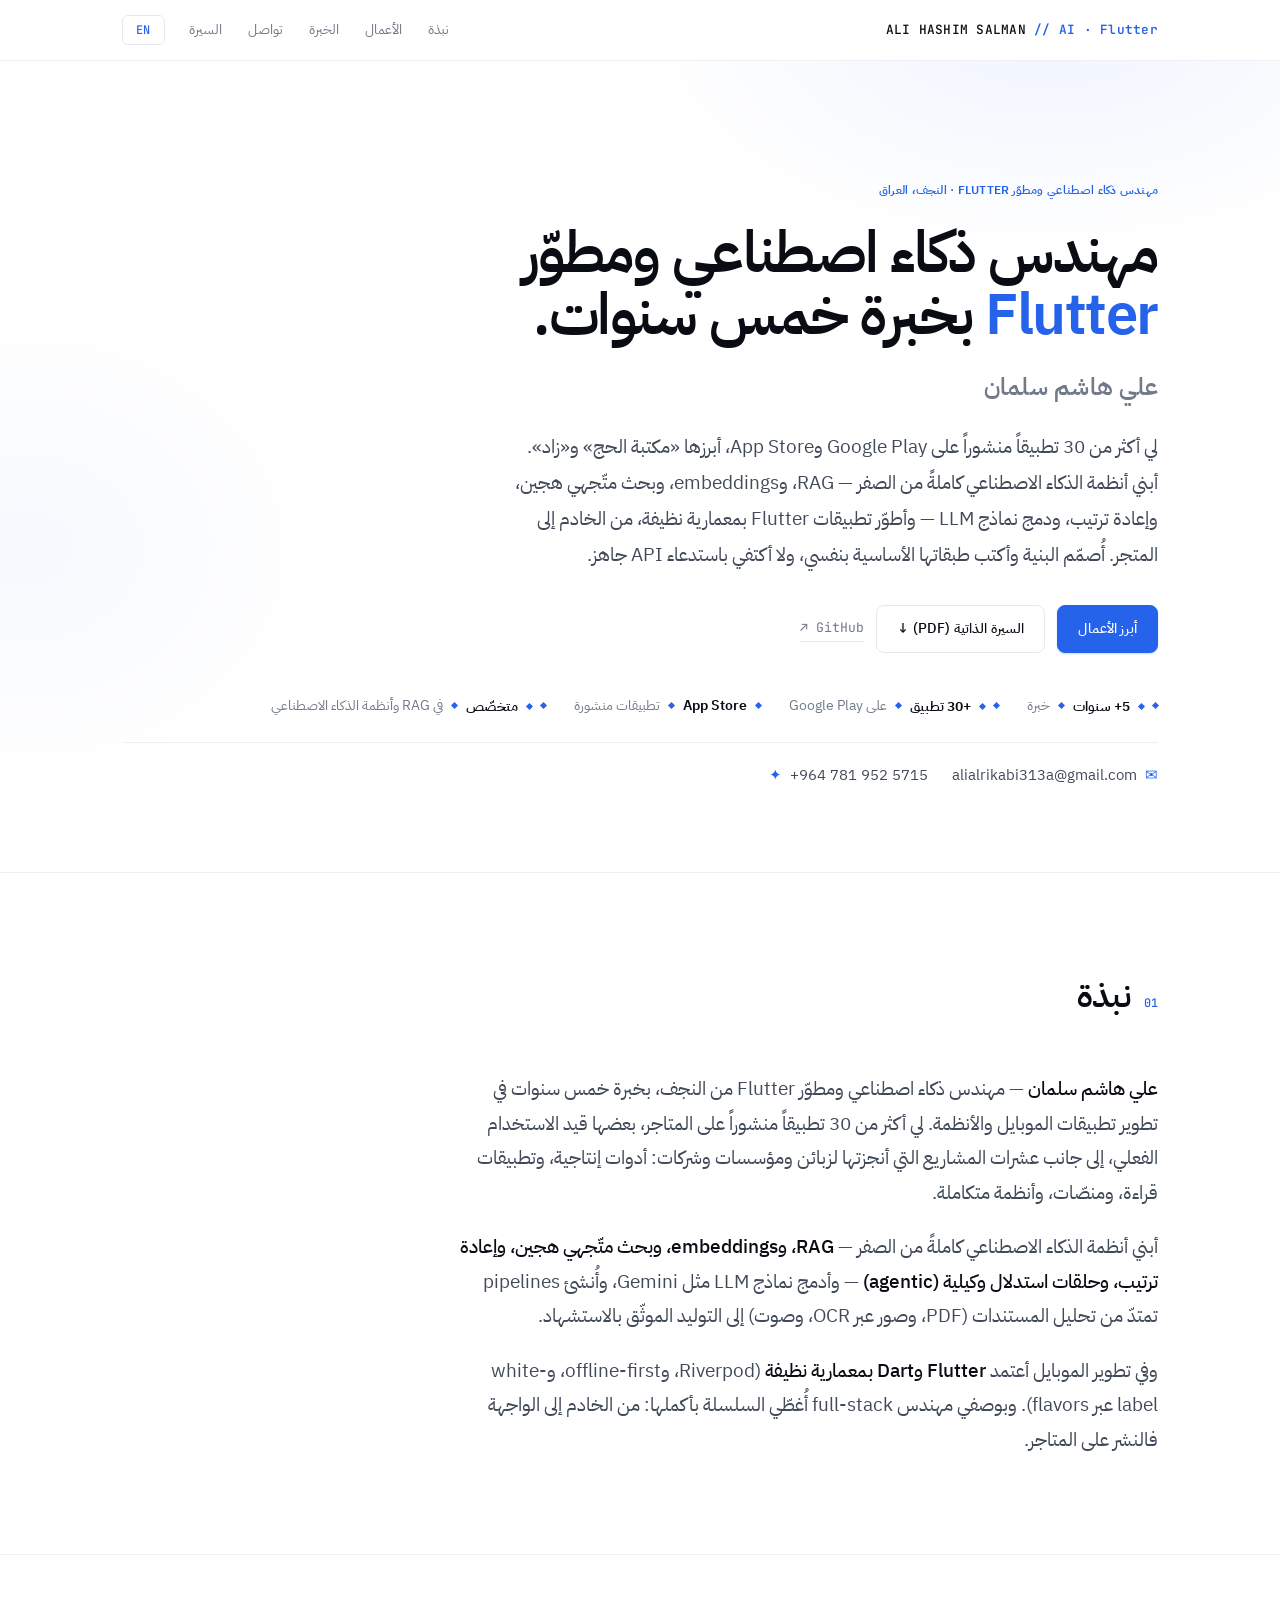
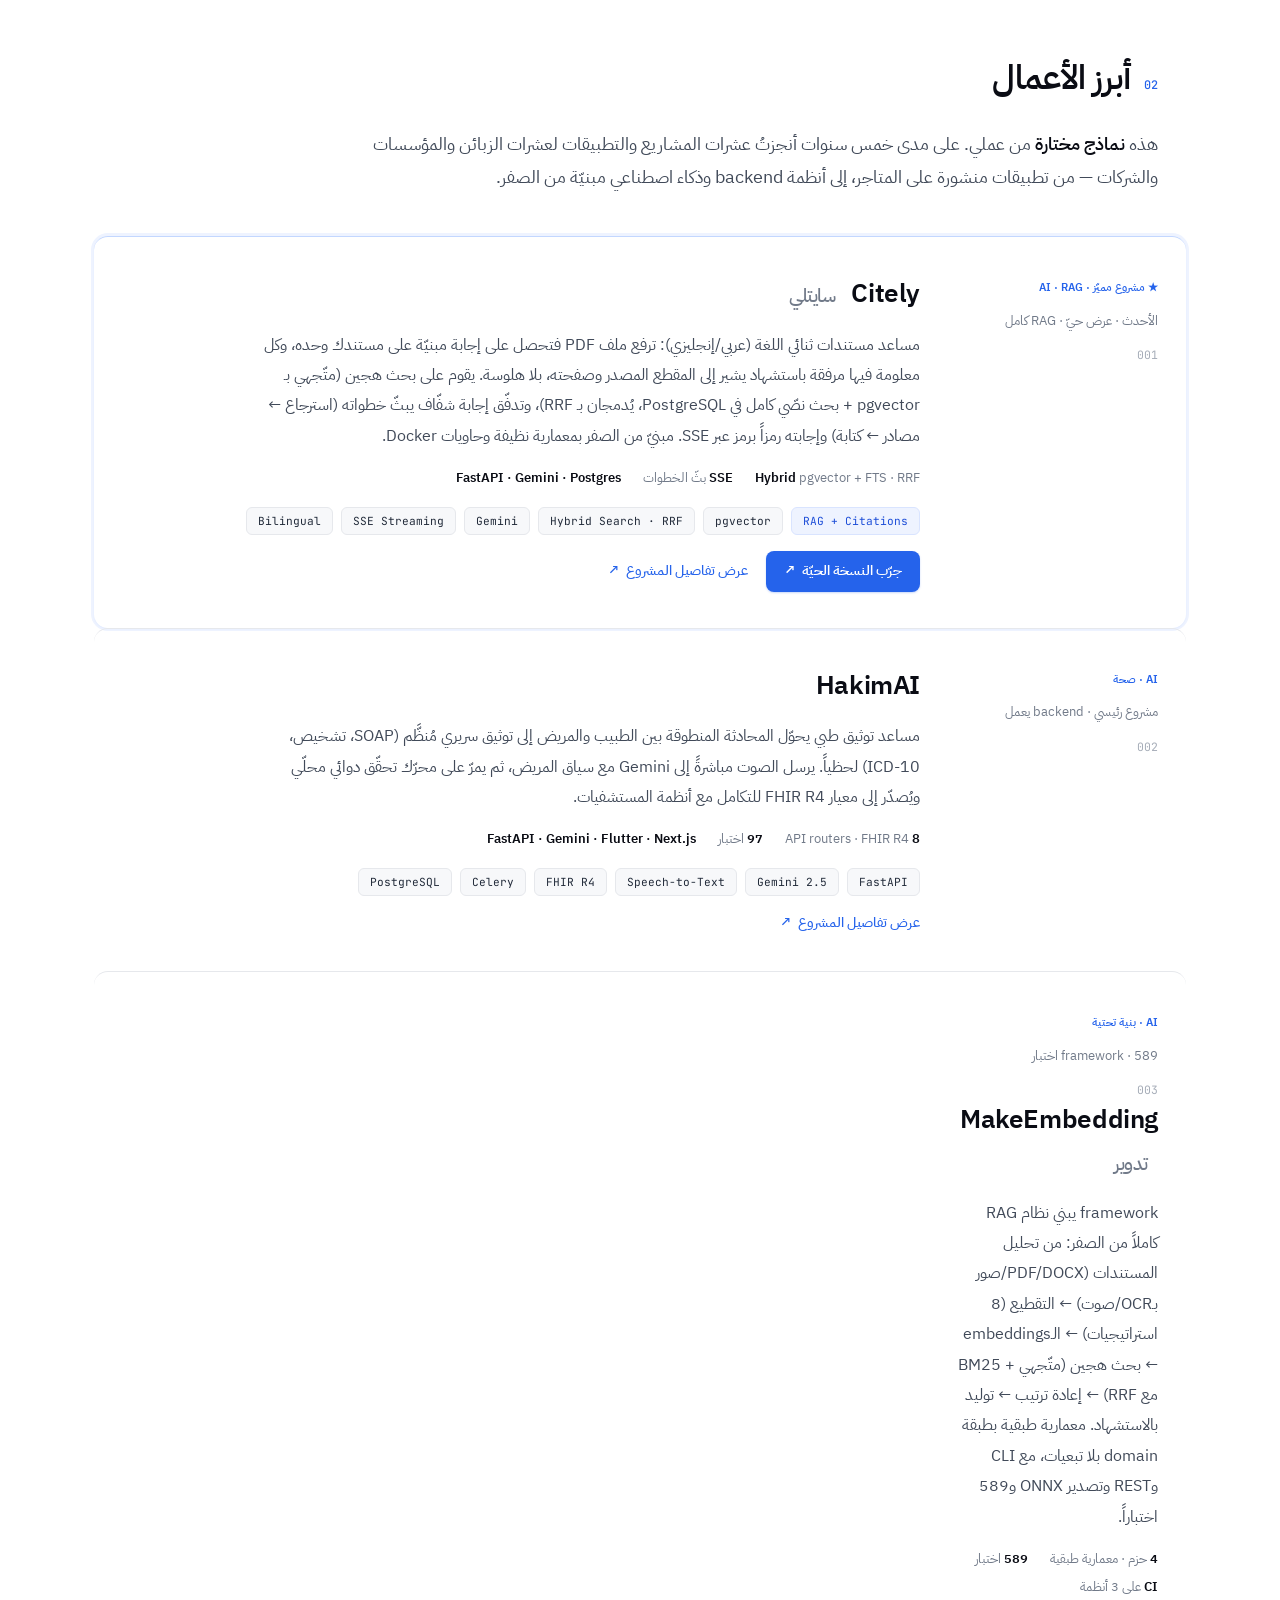
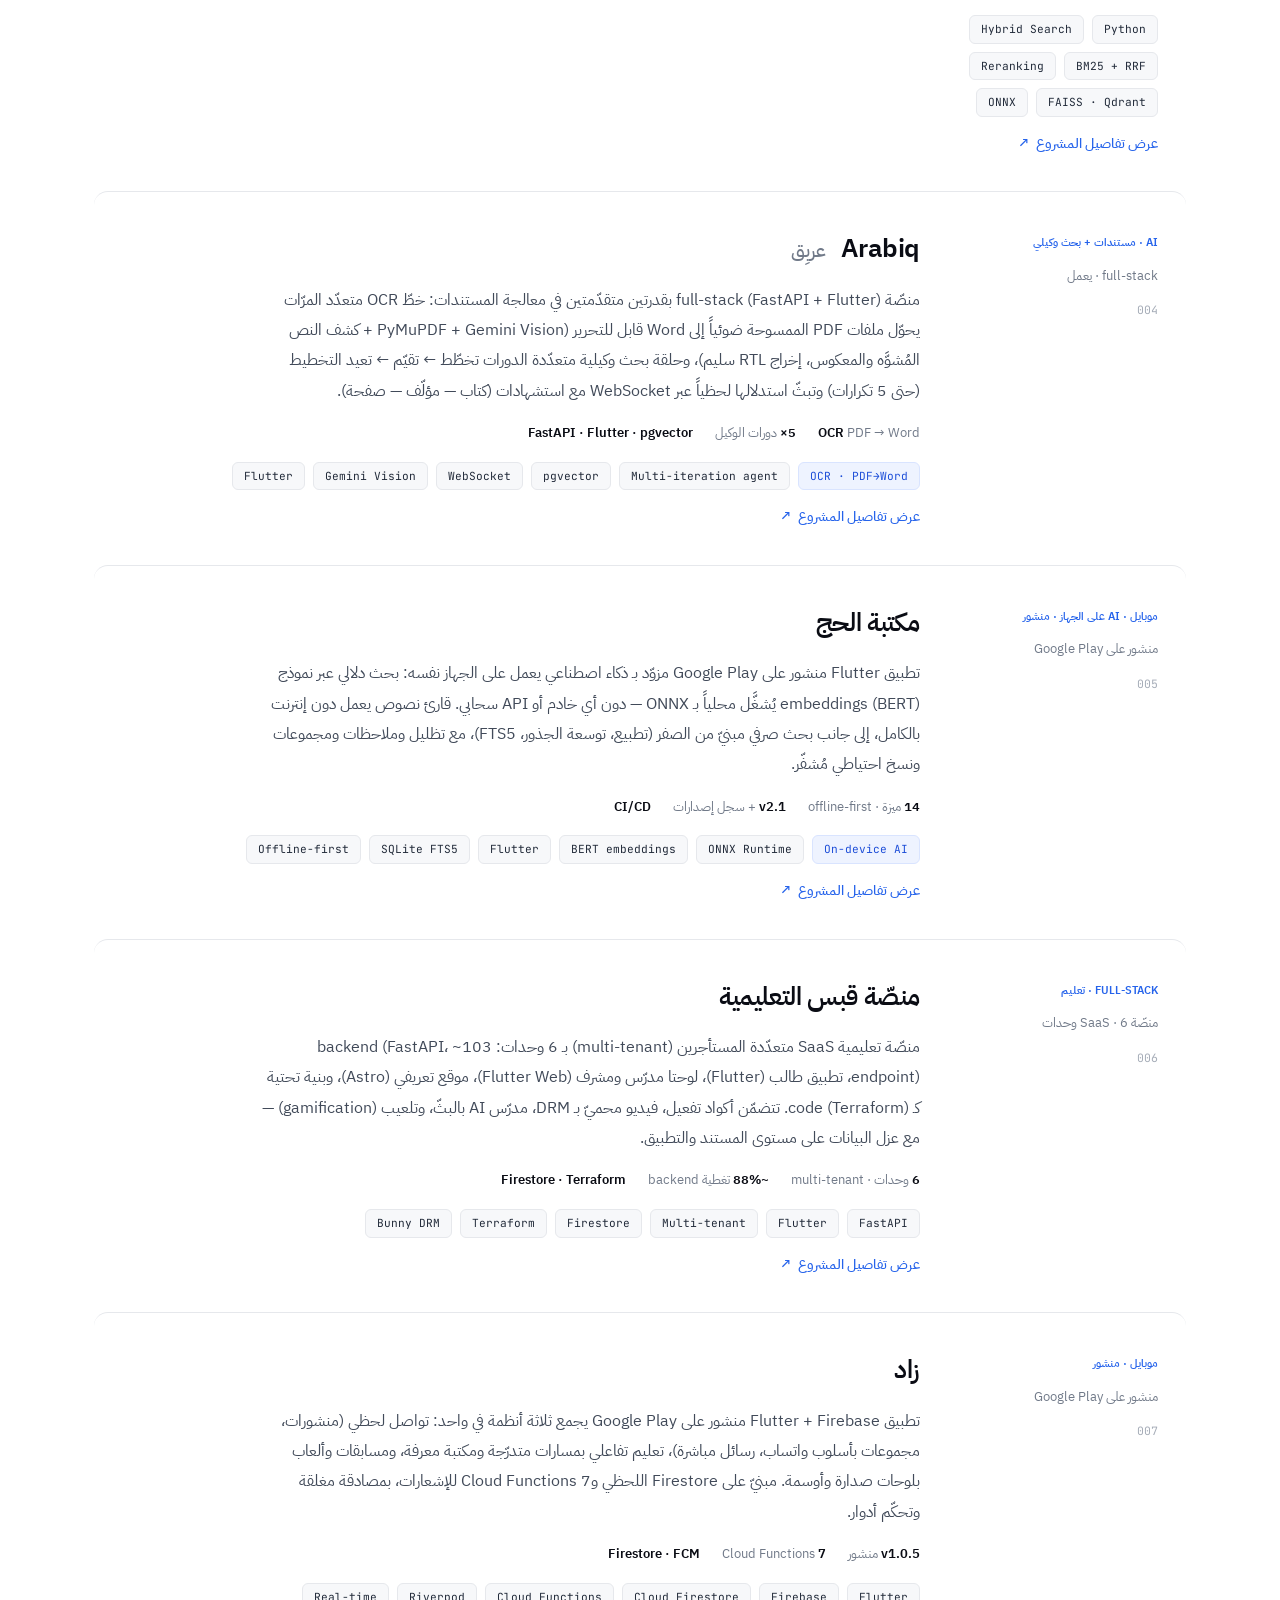
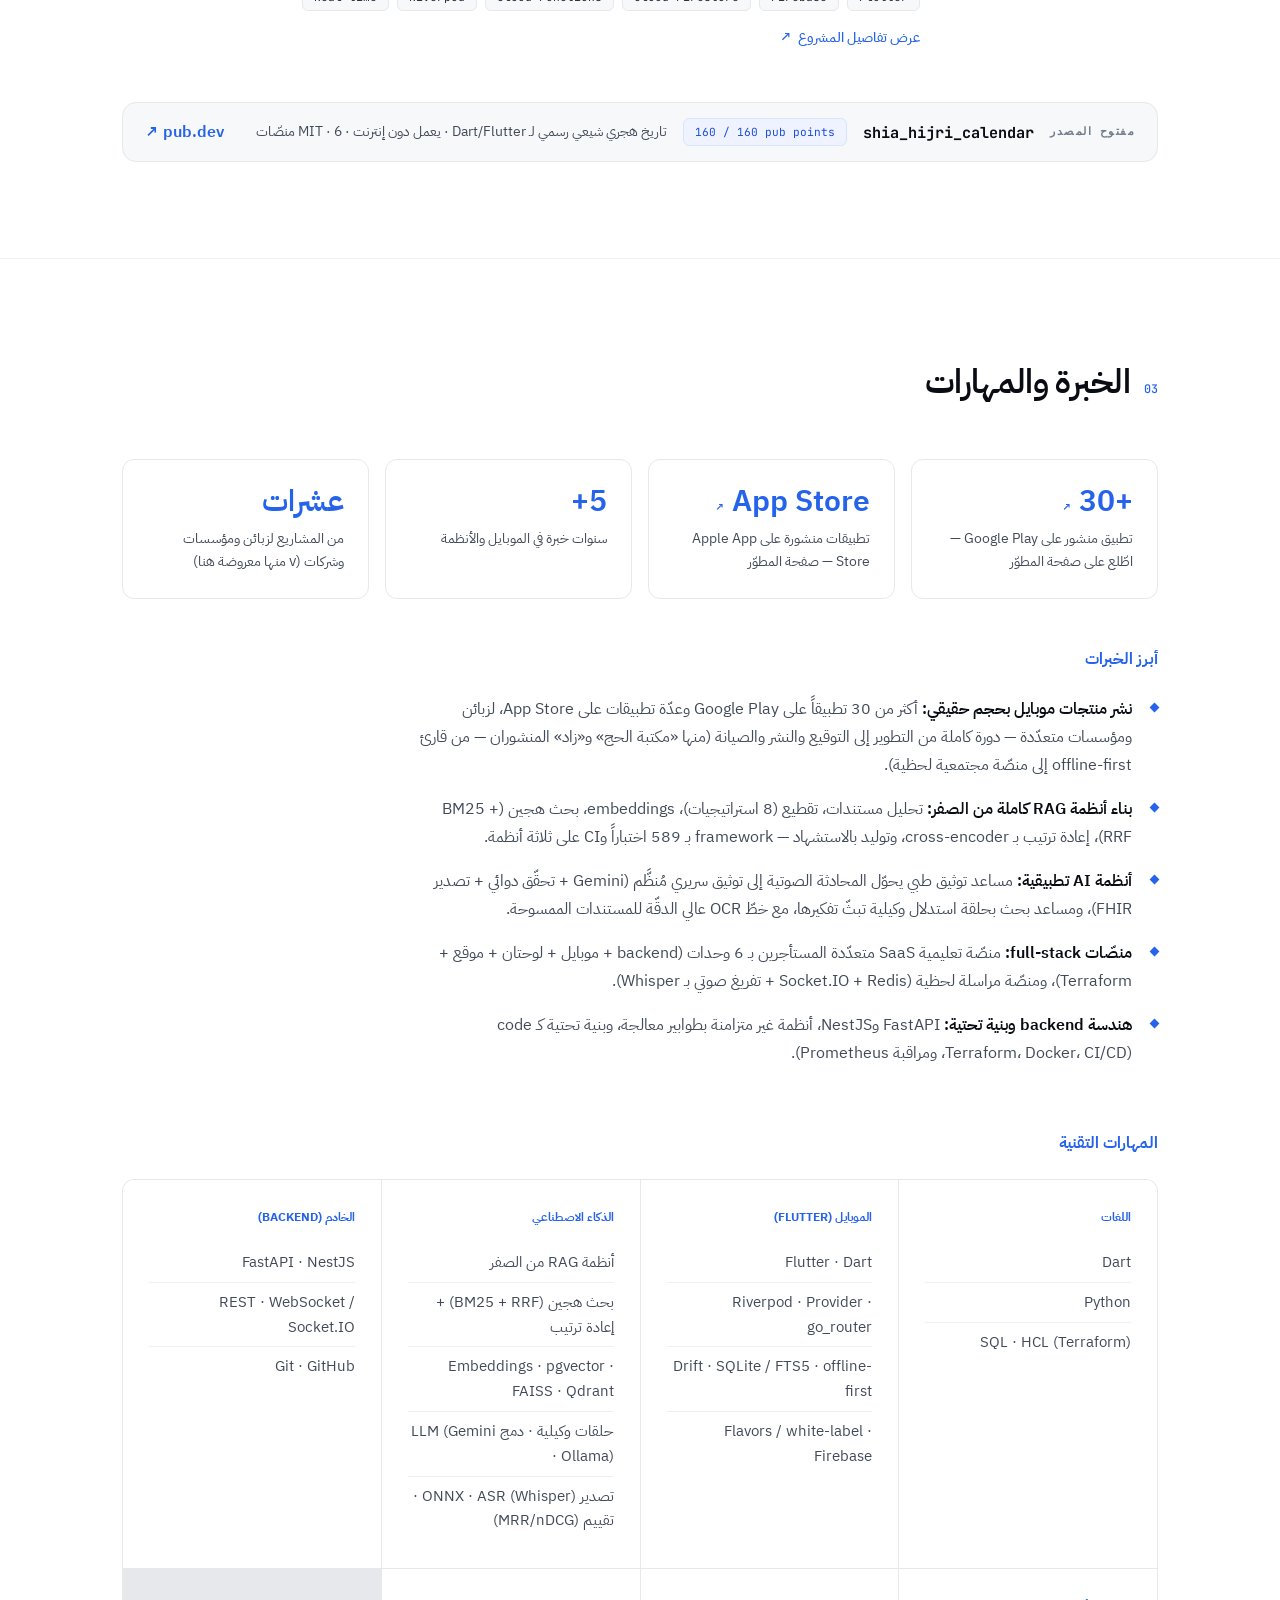
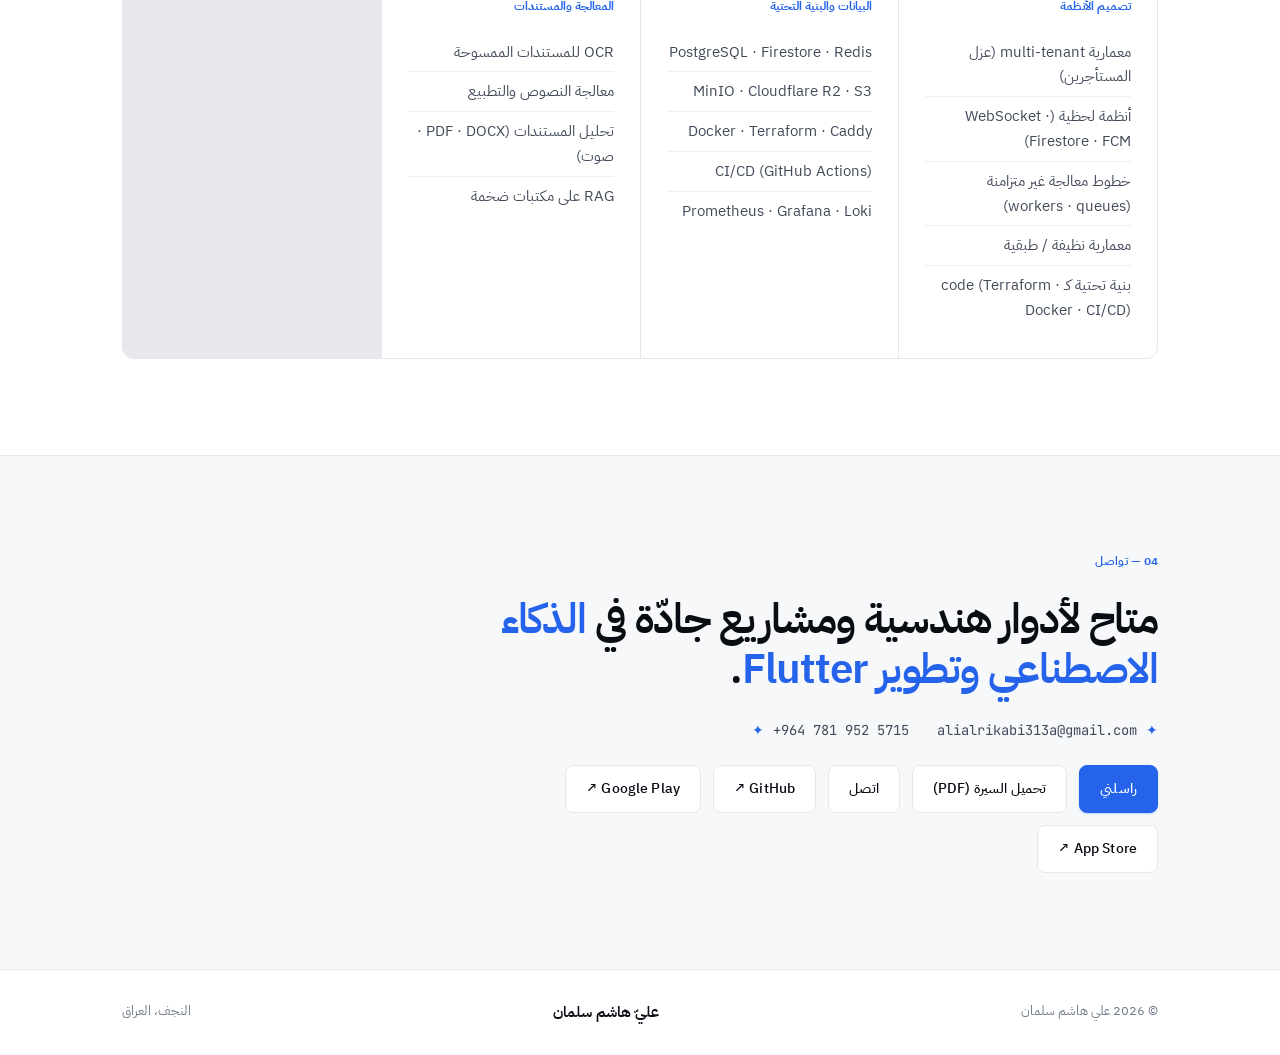
==== commit 9e2c4f33: "Apply blind-review fixes: credibility, consistency, featured project - MakeEmbedding: put eval corpu" ====
--- a/index.html
+++ b/index.html
@@ -55,13 +55,13 @@
     <div class="cta-row">
       <a class="btn primary" href="#work"><span class="t-ar">أبرز الأعمال</span><span class="t-en">Featured work</span></a>
       <a class="btn" href="Ali_Hashim_Salman_Resume.pdf" target="_blank" rel="noopener"><span class="t-ar">السيرة الذاتية (PDF) ↓</span><span class="t-en">Résumé (PDF) ↓</span></a>
-      <a class="btn" href="https://github.com/alialrikabi313" target="_blank" rel="noopener">GitHub ↗</a>
+      <a href="https://github.com/alialrikabi313" target="_blank" rel="noopener" style="font-family:var(--mono);font-size:.82rem;color:var(--muted);align-self:center;text-decoration:none;border-bottom:1px solid var(--line);padding-bottom:2px">GitHub ↗</a>
     </div>
     <div class="stats">
       <span><b><span class="t-ar">5+ سنوات</span><span class="t-en">5+ years</span></b> <span class="t-ar">خبرة</span><span class="t-en">experience</span></span>
       <span><b><span class="t-ar">+30 تطبيق</span><span class="t-en">30+ apps</span></b> <span class="t-ar">على Google Play</span><span class="t-en">on Google Play</span></span>
       <span><b>App Store</b> <span class="t-ar">تطبيقات منشورة</span><span class="t-en">published apps</span></span>
-      <span><b><span class="t-ar">متخصّص</span><span class="t-en">Specialist</span></b> <span class="t-ar">في RAG وأنظمة الـAI</span><span class="t-en">in RAG &amp; AI systems</span></span>
+      <span><b><span class="t-ar">متخصّص</span><span class="t-en">Specialist</span></b> <span class="t-ar">في RAG وأنظمة الذكاء الاصطناعي</span><span class="t-en">in RAG &amp; AI systems</span></span>
     </div>
     <div class="hero-contact">
       <a href="mailto:alialrikabi313a@gmail.com"><span class="ic">✉</span> alialrikabi313a@gmail.com</a>
@@ -98,26 +98,26 @@
       <span class="t-en">These are <span class="em">selected examples</span> of my work. Over five years I've delivered dozens of projects and apps for dozens of clients, institutions, and companies — from store-published apps to backend and AI systems built from scratch.</span>
     </p>
 
-    <!-- 01 — Citely -->
-    <article class="project reveal">
-      <div class="p-meta">
-        <span class="domain"><span class="t-ar">AI · منتج · RAG</span><span class="t-en">AI · Product · RAG</span></span>
+    <!-- 01 — Citely (featured) -->
+    <article class="project reveal" style="border-color:#c3d7ff;box-shadow:0 1px 2px rgba(37,99,235,.06),0 0 0 3px var(--accent-soft)">
+      <div class="p-meta">
+        <span class="domain"><span class="t-ar">★ مشروع مميّز · AI · RAG</span><span class="t-en">★ Featured · AI · RAG</span></span>
         <span class="status"><span class="t-ar">الأحدث · عرض حيّ · RAG كامل</span><span class="t-en">Newest · live demo · full RAG</span></span>
         <span class="idx">001</span>
       </div>
       <div class="p-body">
         <h3>Citely <span class="accent">سايتلي</span></h3>
         <p class="desc">
-          <span class="t-ar">مساعد مستندات ثنائي اللغة (عربي/إنجليزي): ترفع ملف PDF فتحصل على إجابة <span class="em">مبنيّة على مستندك وحده</span>، وكل ادّعاء فيها مرفق باستشهاد يشير إلى المقطع المصدر وصفحته — دون هلوسة. يقوم على <span class="em">بحث هجين</span> (متّجهي بـ pgvector + بحث نصّي كامل في PostgreSQL، يُدمجان بـ RRF)، و<span class="em">حلقة وكيلية</span> تبثّ خطواتها وإجابتها رمزاً برمز عبر SSE. مبنيّ من الصفر بمعمارية نظيفة وحاويات Docker.</span>
-          <span class="t-en">A bilingual (Arabic/English) document assistant: upload a PDF and get an answer <span class="em">grounded in your document alone</span>, with every claim carrying a citation to the exact source passage and page — no hallucination. Powered by <span class="em">hybrid search</span> (pgvector + PostgreSQL full-text, fused with RRF) and an <span class="em">agentic loop</span> that streams its steps and answer token-by-token over SSE. Built from scratch with clean architecture and Docker.</span>
+          <span class="t-ar">مساعد مستندات ثنائي اللغة (عربي/إنجليزي): ترفع ملف PDF فتحصل على إجابة <span class="em">مبنيّة على مستندك وحده</span>، وكل معلومة فيها مرفقة باستشهاد يشير إلى المقطع المصدر وصفحته، بلا هلوسة. يقوم على <span class="em">بحث هجين</span> (متّجهي بـ pgvector + بحث نصّي كامل في PostgreSQL، يُدمجان بـ RRF)، و<span class="em">تدفّق إجابة شفّاف</span> يبثّ خطواته (استرجاع ← مصادر ← كتابة) وإجابته رمزاً برمز عبر SSE. مبنيّ من الصفر بمعمارية نظيفة وحاويات Docker.</span>
+          <span class="t-en">A bilingual (Arabic/English) document assistant: upload a PDF and get an answer <span class="em">grounded in your document alone</span>, with every claim carrying a citation to the exact source passage and page — no hallucination. Powered by <span class="em">hybrid search</span> (pgvector + PostgreSQL full-text, fused with RRF) and a <span class="em">transparent, streamed answer flow</span> (retrieve → sources → write) sent token-by-token over SSE. Built from scratch with clean architecture and Docker.</span>
         </p>
         <div class="p-metrics">
           <span><b>Hybrid</b> <span class="t-ar">pgvector + FTS · RRF</span><span class="t-en">pgvector + FTS · RRF</span></span>
-          <span><b>SSE</b> <span class="t-ar">بثّ وكيلي</span><span class="t-en">streaming agent</span></span>
+          <span><b>SSE</b> <span class="t-ar">بثّ الخطوات</span><span class="t-en">step streaming</span></span>
           <span><b>FastAPI · Gemini · Postgres</b></span>
         </div>
         <div class="tags"><span class="tag gold">RAG + Citations</span><span class="tag">pgvector</span><span class="tag">Hybrid Search · RRF</span><span class="tag">Gemini</span><span class="tag">SSE Streaming</span><span class="tag">Bilingual</span></div>
-        <div class="p-links"><a href="https://citely-vho9.onrender.com" target="_blank" rel="noopener"><span class="t-ar">جرّب النسخة الحيّة</span><span class="t-en">Live demo</span> <span class="arr">↗</span></a><a href="projects/citely.html"><span class="t-ar">عرض تفاصيل المشروع</span><span class="t-en">View project details</span> <span class="arr">↗</span></a></div>
+        <div class="p-links"><a href="https://citely-vho9.onrender.com" target="_blank" rel="noopener" style="background:var(--accent);color:#fff;padding:9px 18px;border-radius:8px;font-weight:600;box-shadow:0 1px 2px rgba(37,99,235,.25)"><span class="t-ar">جرّب النسخة الحيّة</span><span class="t-en">Live demo</span> <span class="arr" style="color:#fff">↗</span></a><a href="projects/citely.html"><span class="t-ar">عرض تفاصيل المشروع</span><span class="t-en">View project details</span> <span class="arr">↗</span></a></div>
       </div>
     </article>
 
@@ -176,7 +176,7 @@
       <div class="p-body">
         <h3>Arabiq <span class="accent">عربِق</span></h3>
         <p class="desc">
-          <span class="t-ar">منصّة full-stack (FastAPI + Flutter) بقدرتين متقدّمتين على المستندات: <span class="em">خطّ OCR متعدّد المرّات</span> يحوّل ملفات PDF الممسوحة ضوئياً إلى Word قابل للتحرير (PyMuPDF + Gemini Vision + كشف النص المُشوَّه والمعكوس، إخراج RTL سليم)، و<span class="em">حلقة بحث وكيلية متعدّدة الدورات</span> تخطّط ← تقيّم ← تعيد التخطيط (حتى 5 تكرارات) وتبثّ استدلالها لحظياً عبر WebSocket مع استشهادات (كتاب — مؤلّف — صفحة).</span>
+          <span class="t-ar">منصّة full-stack (FastAPI + Flutter) بقدرتين متقدّمتين في معالجة المستندات: <span class="em">خطّ OCR متعدّد المرّات</span> يحوّل ملفات PDF الممسوحة ضوئياً إلى Word قابل للتحرير (PyMuPDF + Gemini Vision + كشف النص المُشوَّه والمعكوس، إخراج RTL سليم)، و<span class="em">حلقة بحث وكيلية متعدّدة الدورات</span> تخطّط ← تقيّم ← تعيد التخطيط (حتى 5 تكرارات) وتبثّ استدلالها لحظياً عبر WebSocket مع استشهادات (كتاب — مؤلّف — صفحة).</span>
           <span class="t-en">A full-stack platform (FastAPI + Flutter) with two advanced document capabilities: a <span class="em">multi-pass OCR pipeline</span> that converts scanned PDFs to editable Word (PyMuPDF + Gemini Vision + garbled/mirrored-text correction, proper RTL output), and a <span class="em">multi-iteration agentic search loop</span> that plans → evaluates → re-plans (up to 5 iterations), streaming its reasoning live over WebSocket with citations (book — author — page).</span>
         </p>
         <div class="p-metrics">
@@ -339,7 +339,7 @@
         </ul>
       </div>
       <div class="skill">
-        <h4><span class="t-ar">الـBackend</span><span class="t-en">Backend</span></h4>
+        <h4><span class="t-ar">الخادم (Backend)</span><span class="t-en">Backend</span></h4>
         <ul>
           <li>FastAPI · NestJS</li>
           <li><span class="t-ar">REST · WebSocket / Socket.IO</span><span class="t-en">REST · WebSocket / Socket.IO</span></li>
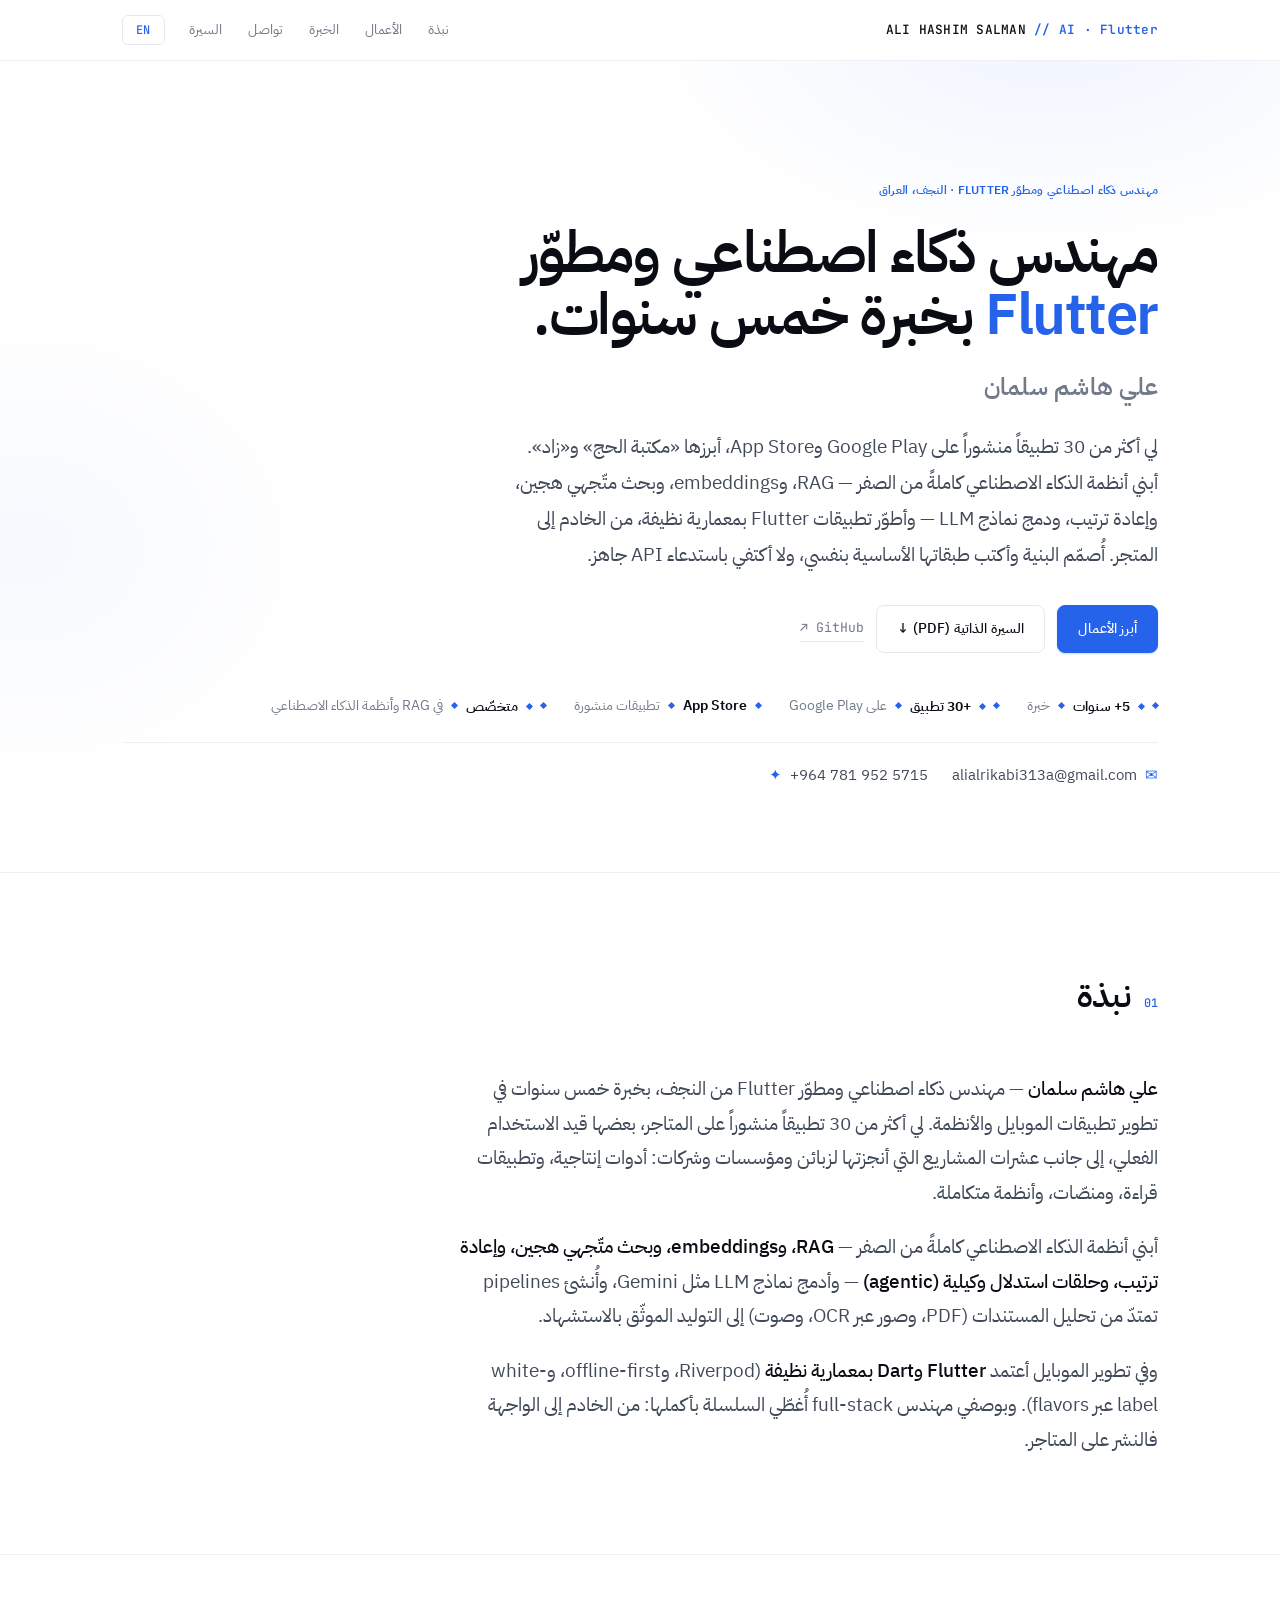
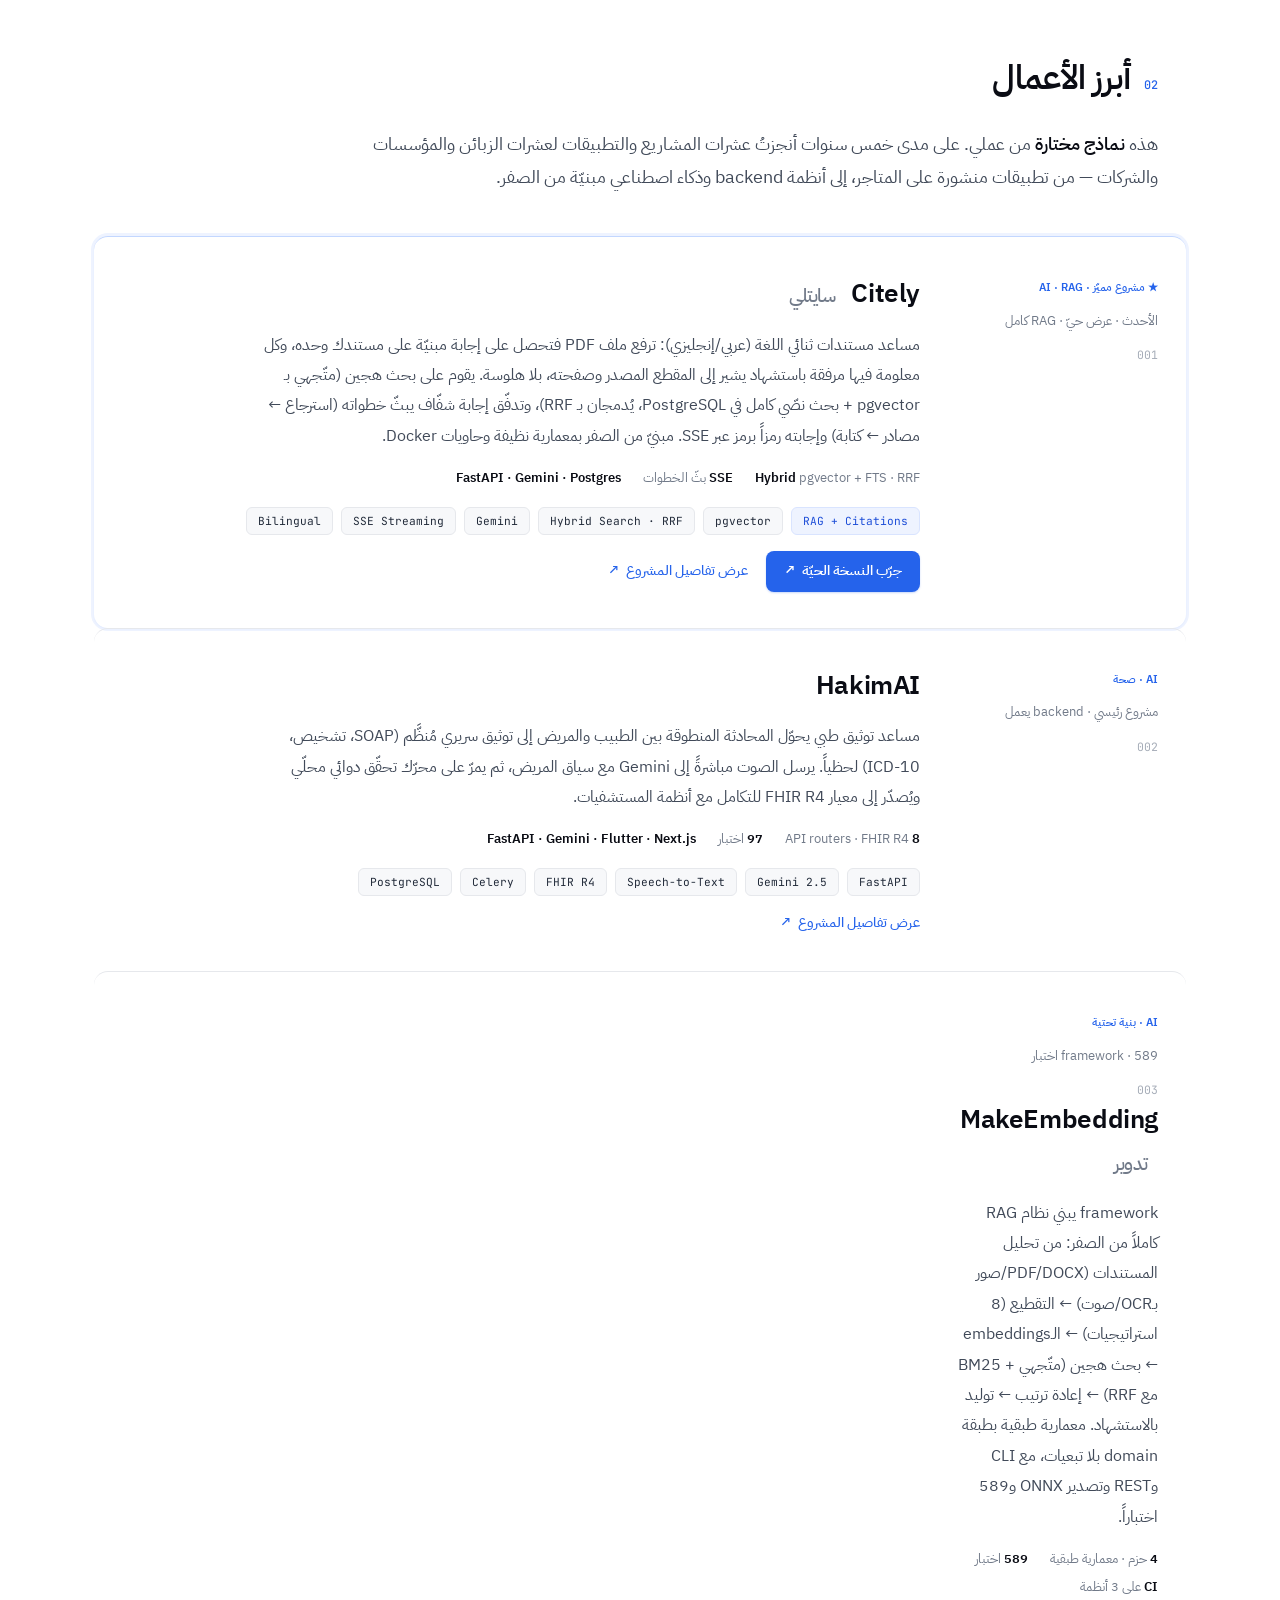
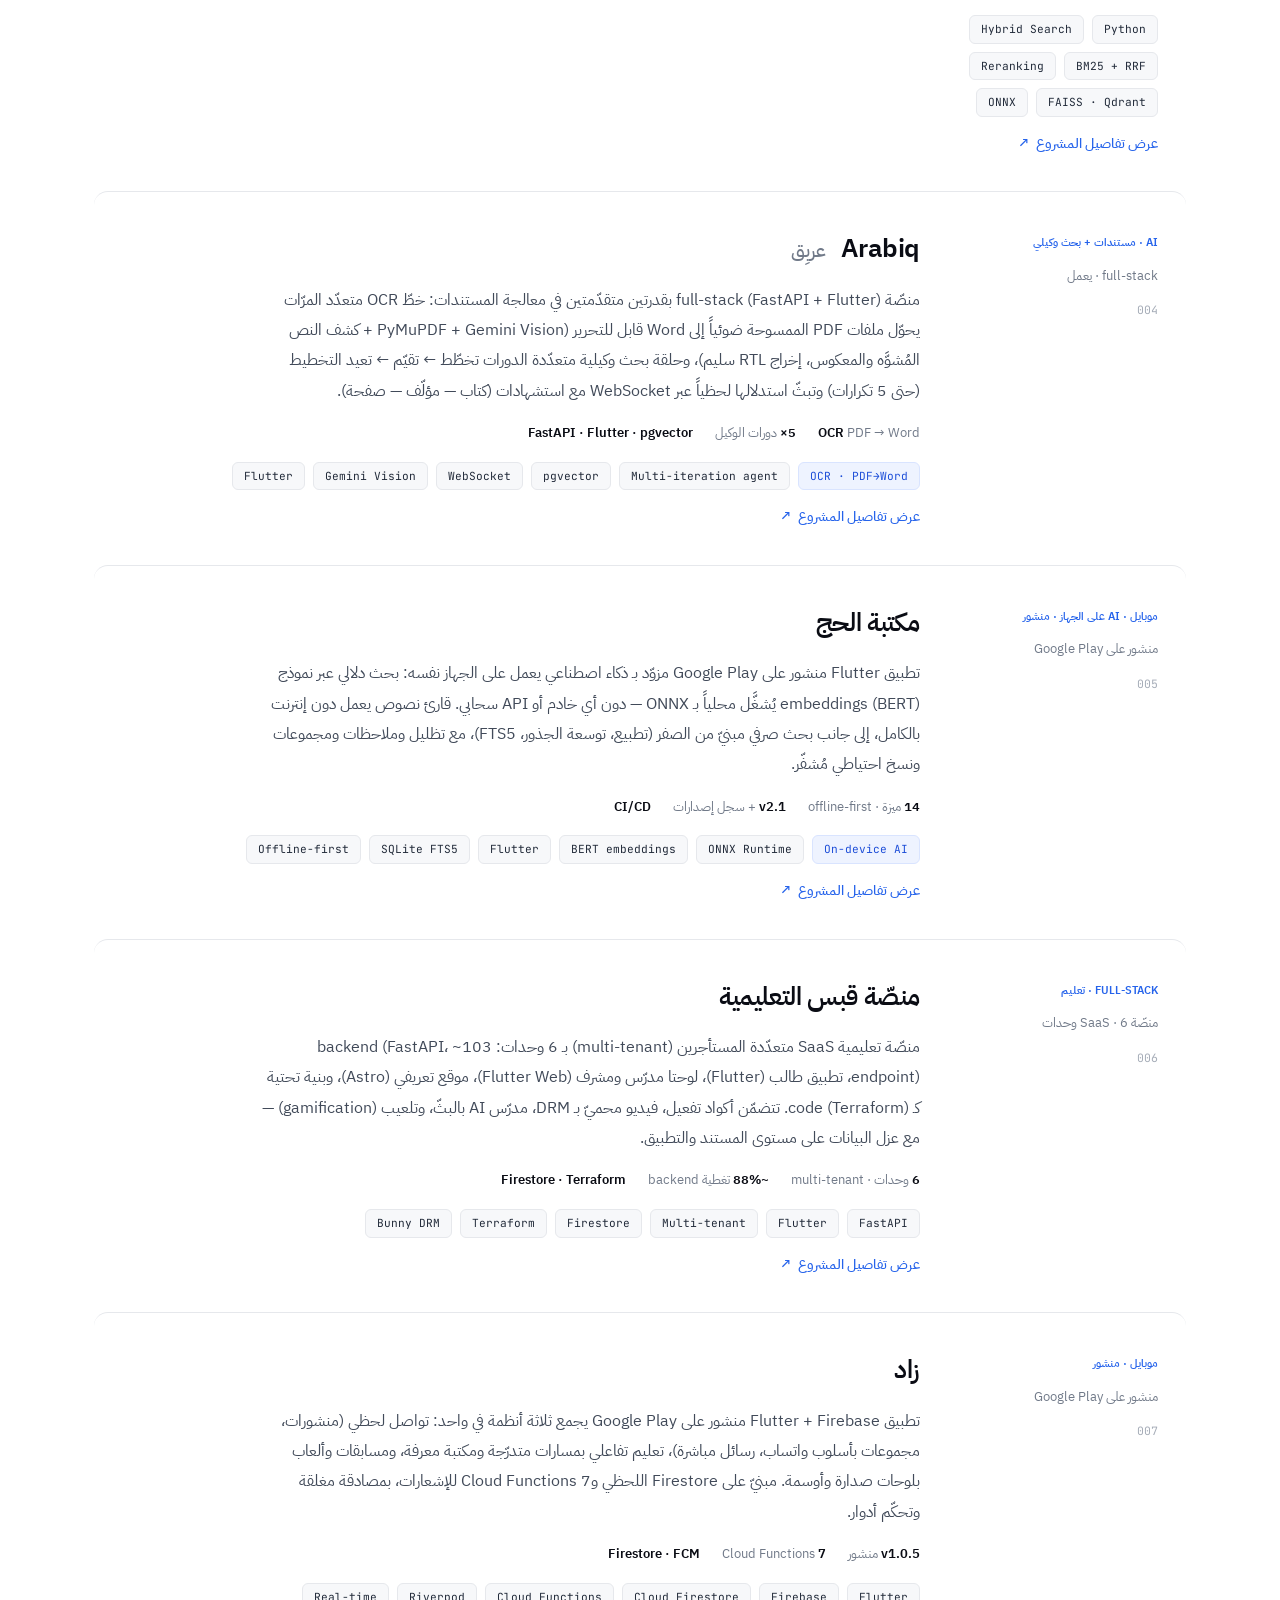
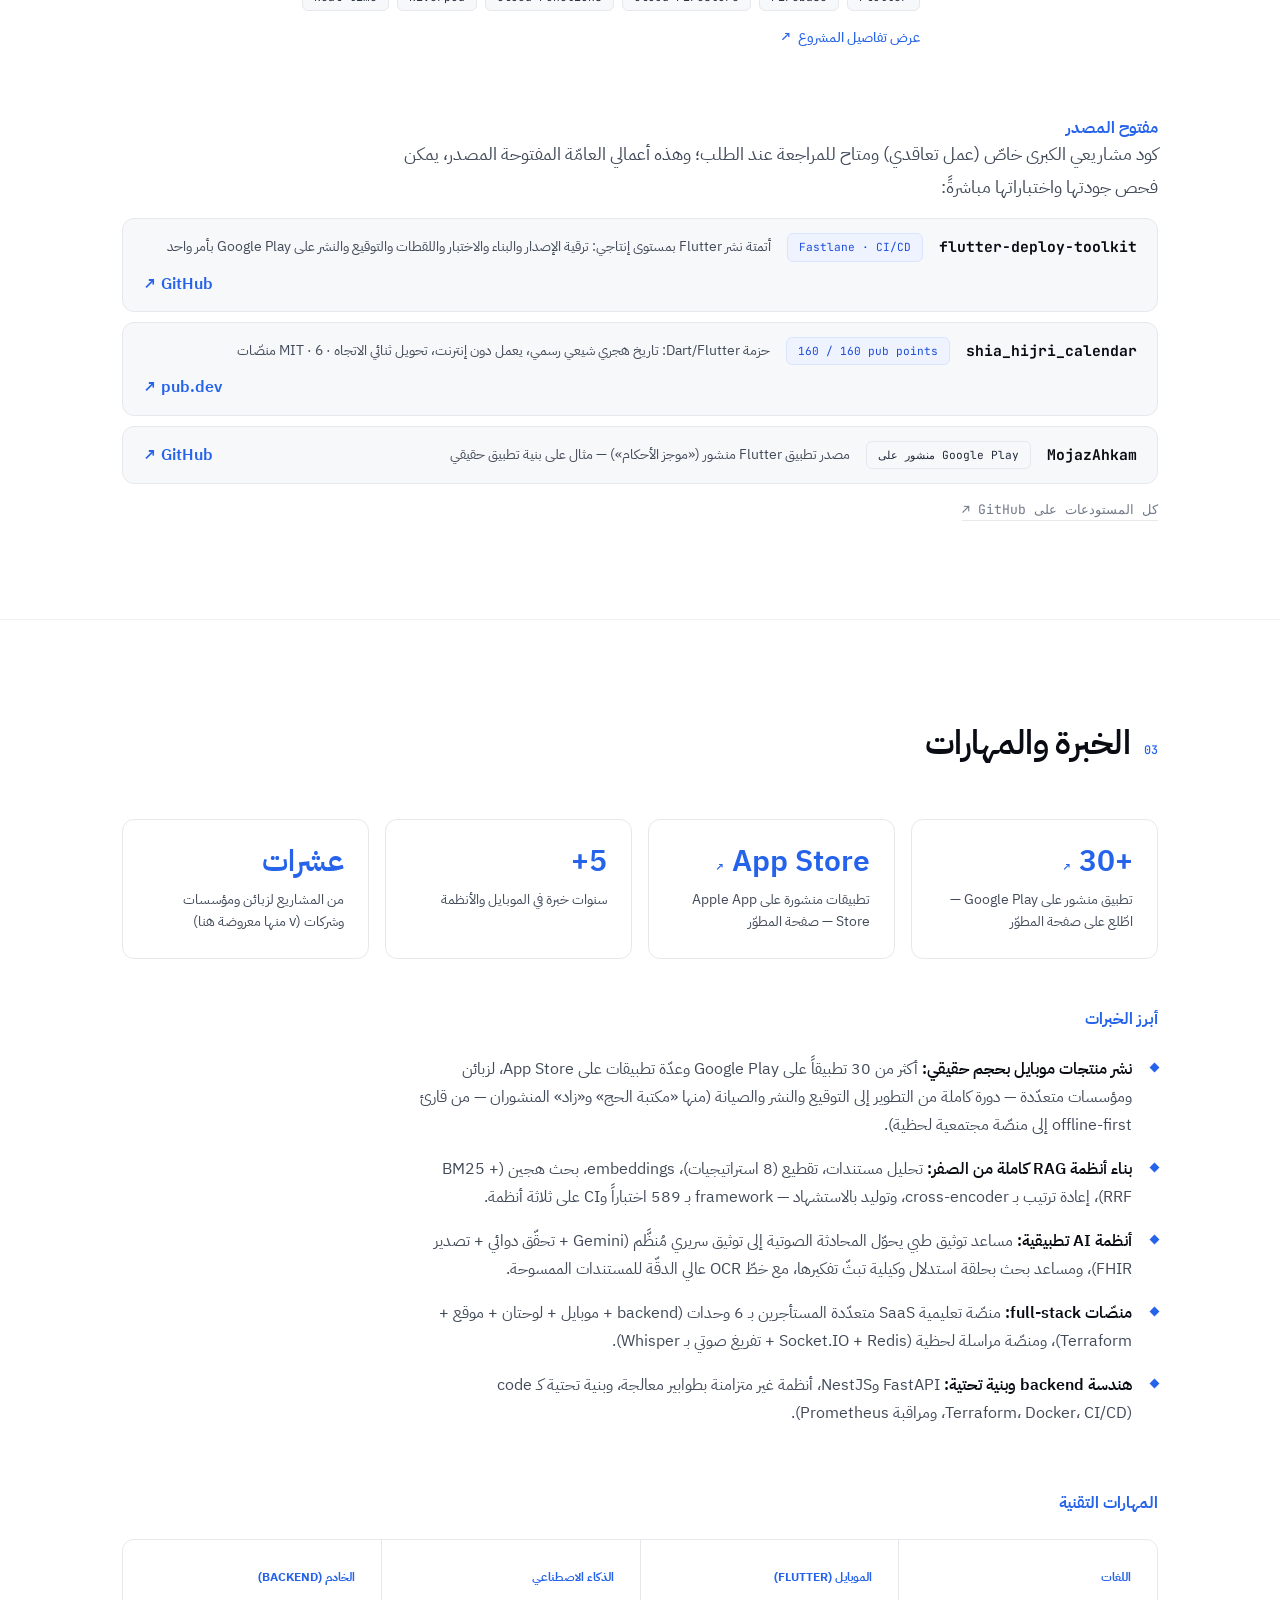
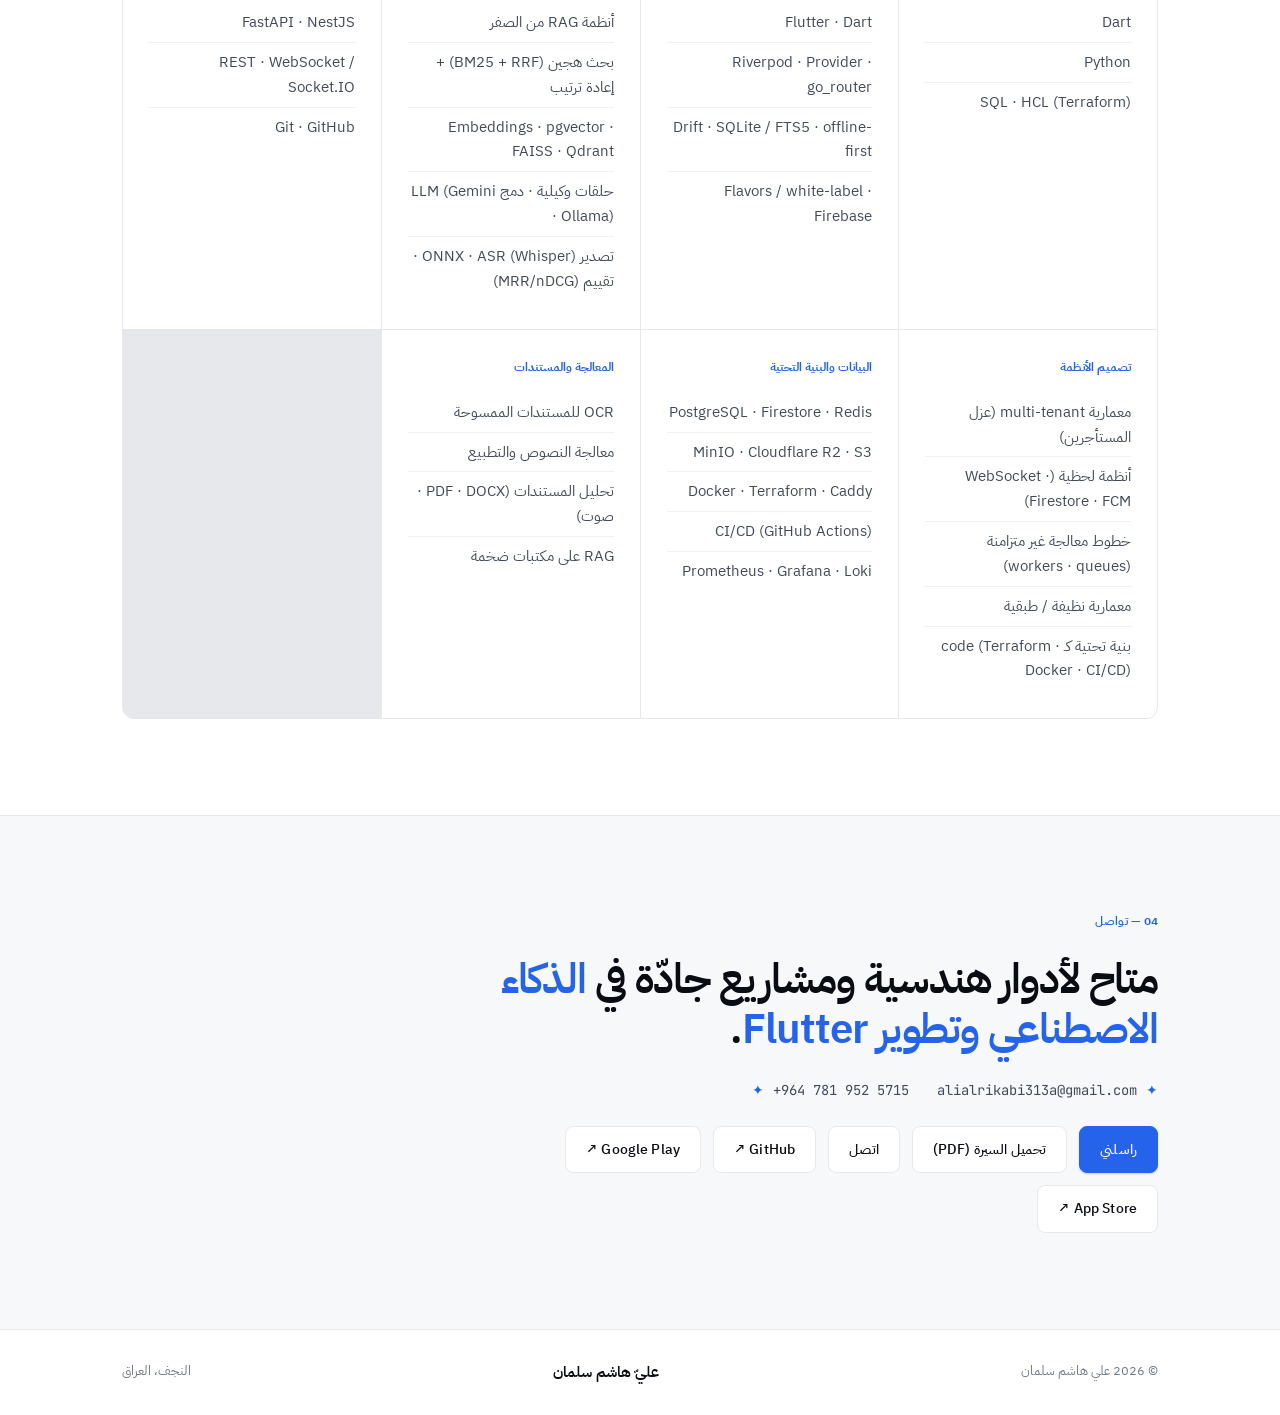
==== commit e84dbab7: "Surface public open-source repos; mark flagship source as private/on-request - New "Open Source" sec" ====
--- a/index.html
+++ b/index.html
@@ -260,15 +260,34 @@
 
   </div>
 
-  <!-- Open-source highlight (compact strip — supporting credibility, not a full project) -->
-  <div class="wrap reveal" style="margin-top:16px">
-    <div style="display:flex;align-items:center;gap:11px 16px;flex-wrap:wrap;padding:15px 22px;border:1px solid var(--line);border-radius:14px;background:var(--bg-soft)">
-      <span style="font-family:var(--mono);font-size:.66rem;font-weight:700;letter-spacing:.14em;text-transform:uppercase;color:var(--muted)"><span class="t-ar">مفتوح المصدر</span><span class="t-en">Open source</span></span>
-      <a href="https://pub.dev/packages/shia_hijri_calendar" target="_blank" rel="noopener" style="font-family:var(--mono);font-weight:700;color:var(--ink);font-size:.95rem;direction:ltr">shia_hijri_calendar</a>
-      <span class="tag gold">160 / 160 pub points</span>
-      <span style="color:var(--text);font-size:.9rem"><span class="t-ar">تاريخ هجري شيعي رسمي لـ Dart/Flutter · يعمل دون إنترنت · MIT · 6 منصّات</span><span class="t-en">Official Shia Hijri date for Dart/Flutter · offline · MIT · 6 platforms</span></span>
-      <a href="https://pub.dev/packages/shia_hijri_calendar" target="_blank" rel="noopener" style="margin-inline-start:auto;color:var(--accent);font-weight:600;white-space:nowrap">pub.dev ↗</a>
-    </div>
+  <!-- Open Source — public repos (flagship source is private/contract work, on request) -->
+  <div class="wrap reveal" style="margin-top:30px">
+    <p class="sub-h"><span class="t-ar">مفتوح المصدر</span><span class="t-en">Open source</span></p>
+    <p class="sec-note" style="margin-bottom:14px">
+      <span class="t-ar">كود مشاريعي الكبرى خاصّ (عمل تعاقدي) ومتاح للمراجعة عند الطلب؛ وهذه أعمالي العامّة المفتوحة المصدر، يمكن فحص جودتها واختباراتها مباشرةً:</span>
+      <span class="t-en">My flagship projects' source is private (contract work) and available for review on request — these are my public, open-source repos you can inspect directly:</span>
+    </p>
+    <div style="display:flex;flex-direction:column;gap:10px">
+      <div style="display:flex;align-items:center;gap:9px 16px;flex-wrap:wrap;padding:14px 20px;border:1px solid var(--line);border-radius:12px;background:var(--bg-soft)">
+        <a href="https://github.com/alialrikabi313/flutter-deploy-toolkit" target="_blank" rel="noopener" style="font-family:var(--mono);font-weight:700;color:var(--ink);font-size:.92rem;direction:ltr">flutter-deploy-toolkit</a>
+        <span class="tag gold">Fastlane · CI/CD</span>
+        <span style="color:var(--text);font-size:.9rem"><span class="t-ar">أتمتة نشر Flutter بمستوى إنتاجي: ترقية الإصدار والبناء والاختبار واللقطات والتوقيع والنشر على Google Play بأمر واحد</span><span class="t-en">Production-grade Flutter deploy automation: version-bump, build, test, screenshot, sign &amp; publish to Google Play in one command</span></span>
+        <a href="https://github.com/alialrikabi313/flutter-deploy-toolkit" target="_blank" rel="noopener" style="margin-inline-start:auto;color:var(--accent);font-weight:600;white-space:nowrap">GitHub ↗</a>
+      </div>
+      <div style="display:flex;align-items:center;gap:9px 16px;flex-wrap:wrap;padding:14px 20px;border:1px solid var(--line);border-radius:12px;background:var(--bg-soft)">
+        <a href="https://pub.dev/packages/shia_hijri_calendar" target="_blank" rel="noopener" style="font-family:var(--mono);font-weight:700;color:var(--ink);font-size:.92rem;direction:ltr">shia_hijri_calendar</a>
+        <span class="tag gold">160 / 160 pub points</span>
+        <span style="color:var(--text);font-size:.9rem"><span class="t-ar">حزمة Dart/Flutter: تاريخ هجري شيعي رسمي، يعمل دون إنترنت، تحويل ثنائي الاتجاه · MIT · 6 منصّات</span><span class="t-en">A Dart/Flutter package: official Shia Hijri dates, offline, bidirectional conversion · MIT · 6 platforms</span></span>
+        <a href="https://pub.dev/packages/shia_hijri_calendar" target="_blank" rel="noopener" style="margin-inline-start:auto;color:var(--accent);font-weight:600;white-space:nowrap">pub.dev ↗</a>
+      </div>
+      <div style="display:flex;align-items:center;gap:9px 16px;flex-wrap:wrap;padding:14px 20px;border:1px solid var(--line);border-radius:12px;background:var(--bg-soft)">
+        <a href="https://github.com/alialrikabi313/MojazAhkam" target="_blank" rel="noopener" style="font-family:var(--mono);font-weight:700;color:var(--ink);font-size:.92rem;direction:ltr">MojazAhkam</a>
+        <span class="tag"><span class="t-ar">منشور على Google Play</span><span class="t-en">Live on Google Play</span></span>
+        <span style="color:var(--text);font-size:.9rem"><span class="t-ar">مصدر تطبيق Flutter منشور («موجز الأحكام») — مثال على بنية تطبيق حقيقي</span><span class="t-en">Source of a published Flutter app ("Mojaz al-Ahkam") — a real app codebase</span></span>
+        <a href="https://github.com/alialrikabi313/MojazAhkam" target="_blank" rel="noopener" style="margin-inline-start:auto;color:var(--accent);font-weight:600;white-space:nowrap">GitHub ↗</a>
+      </div>
+    </div>
+    <div style="margin-top:12px"><a href="https://github.com/alialrikabi313?tab=repositories" target="_blank" rel="noopener" style="font-family:var(--mono);font-size:.82rem;color:var(--muted);border-bottom:1px solid var(--line);padding-bottom:2px"><span class="t-ar">كل المستودعات على GitHub</span><span class="t-en">All repositories on GitHub</span> ↗</a></div>
   </div>
 </section>
 
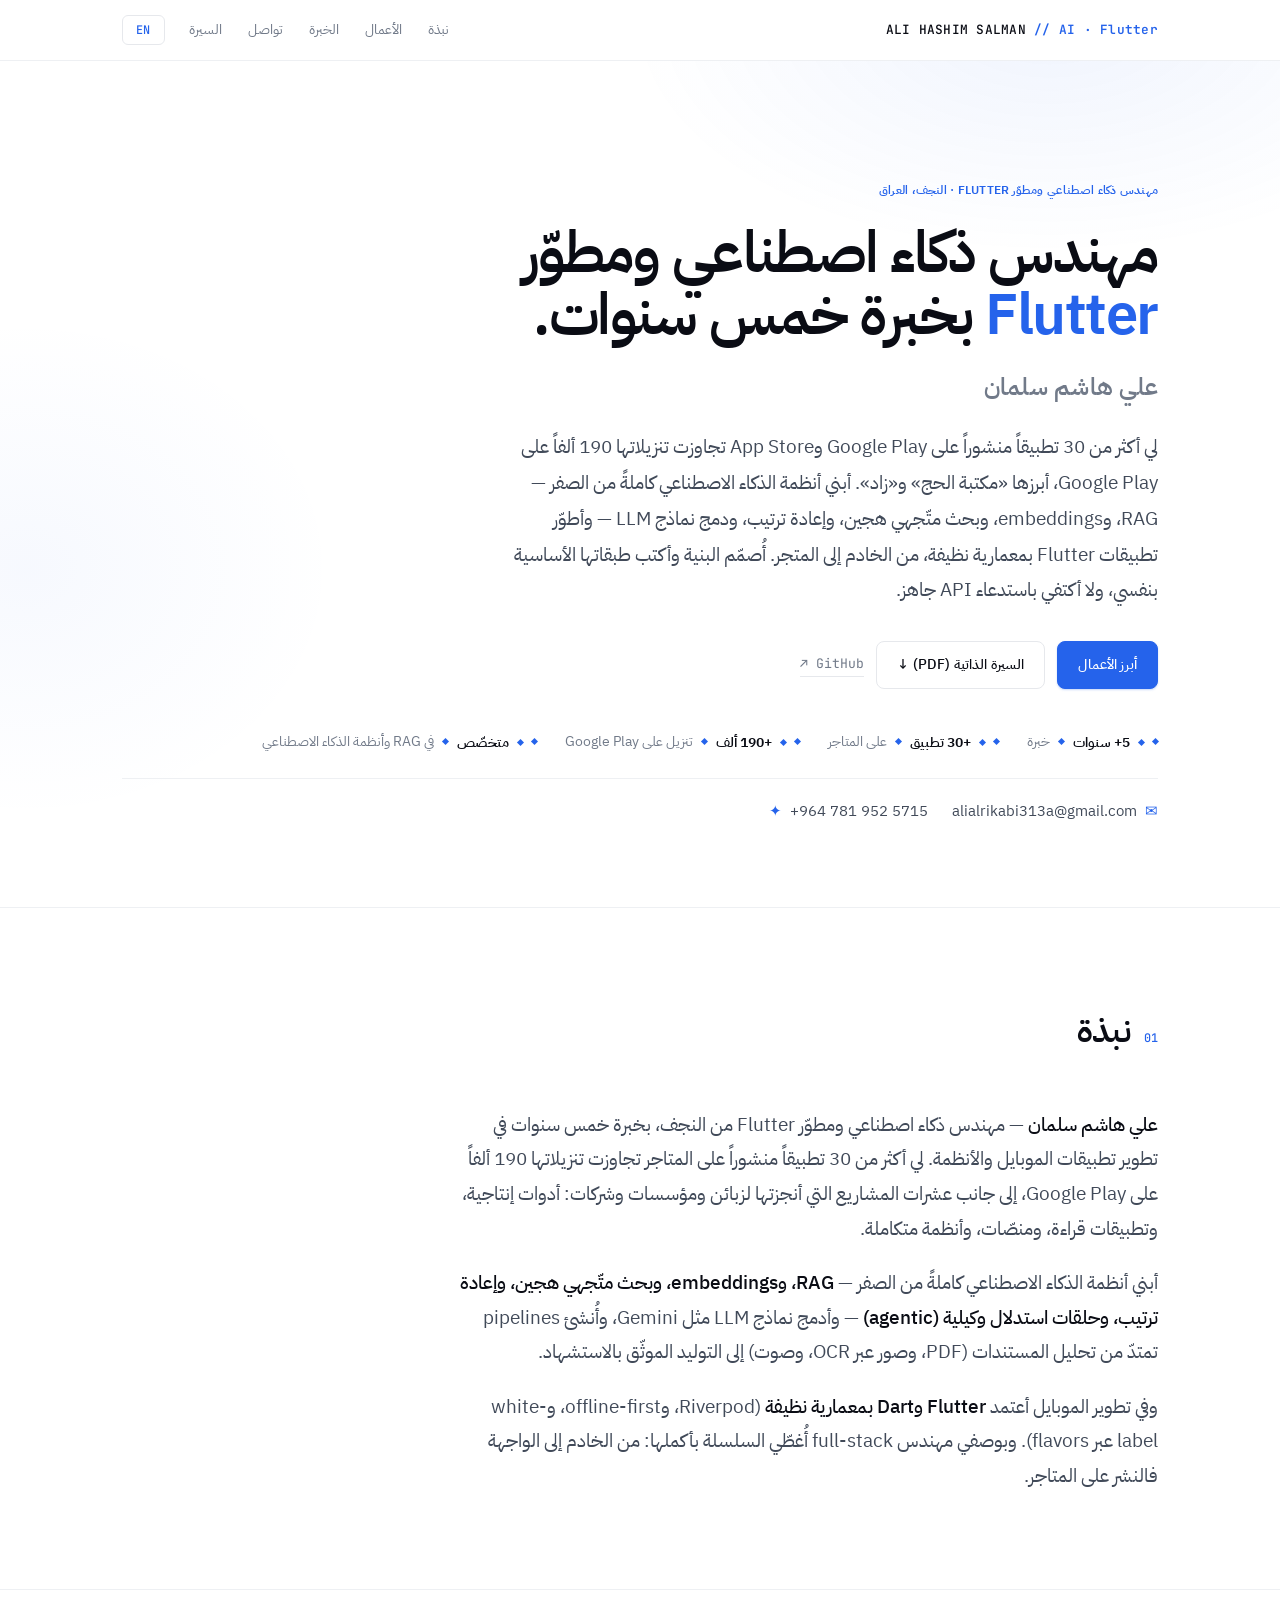
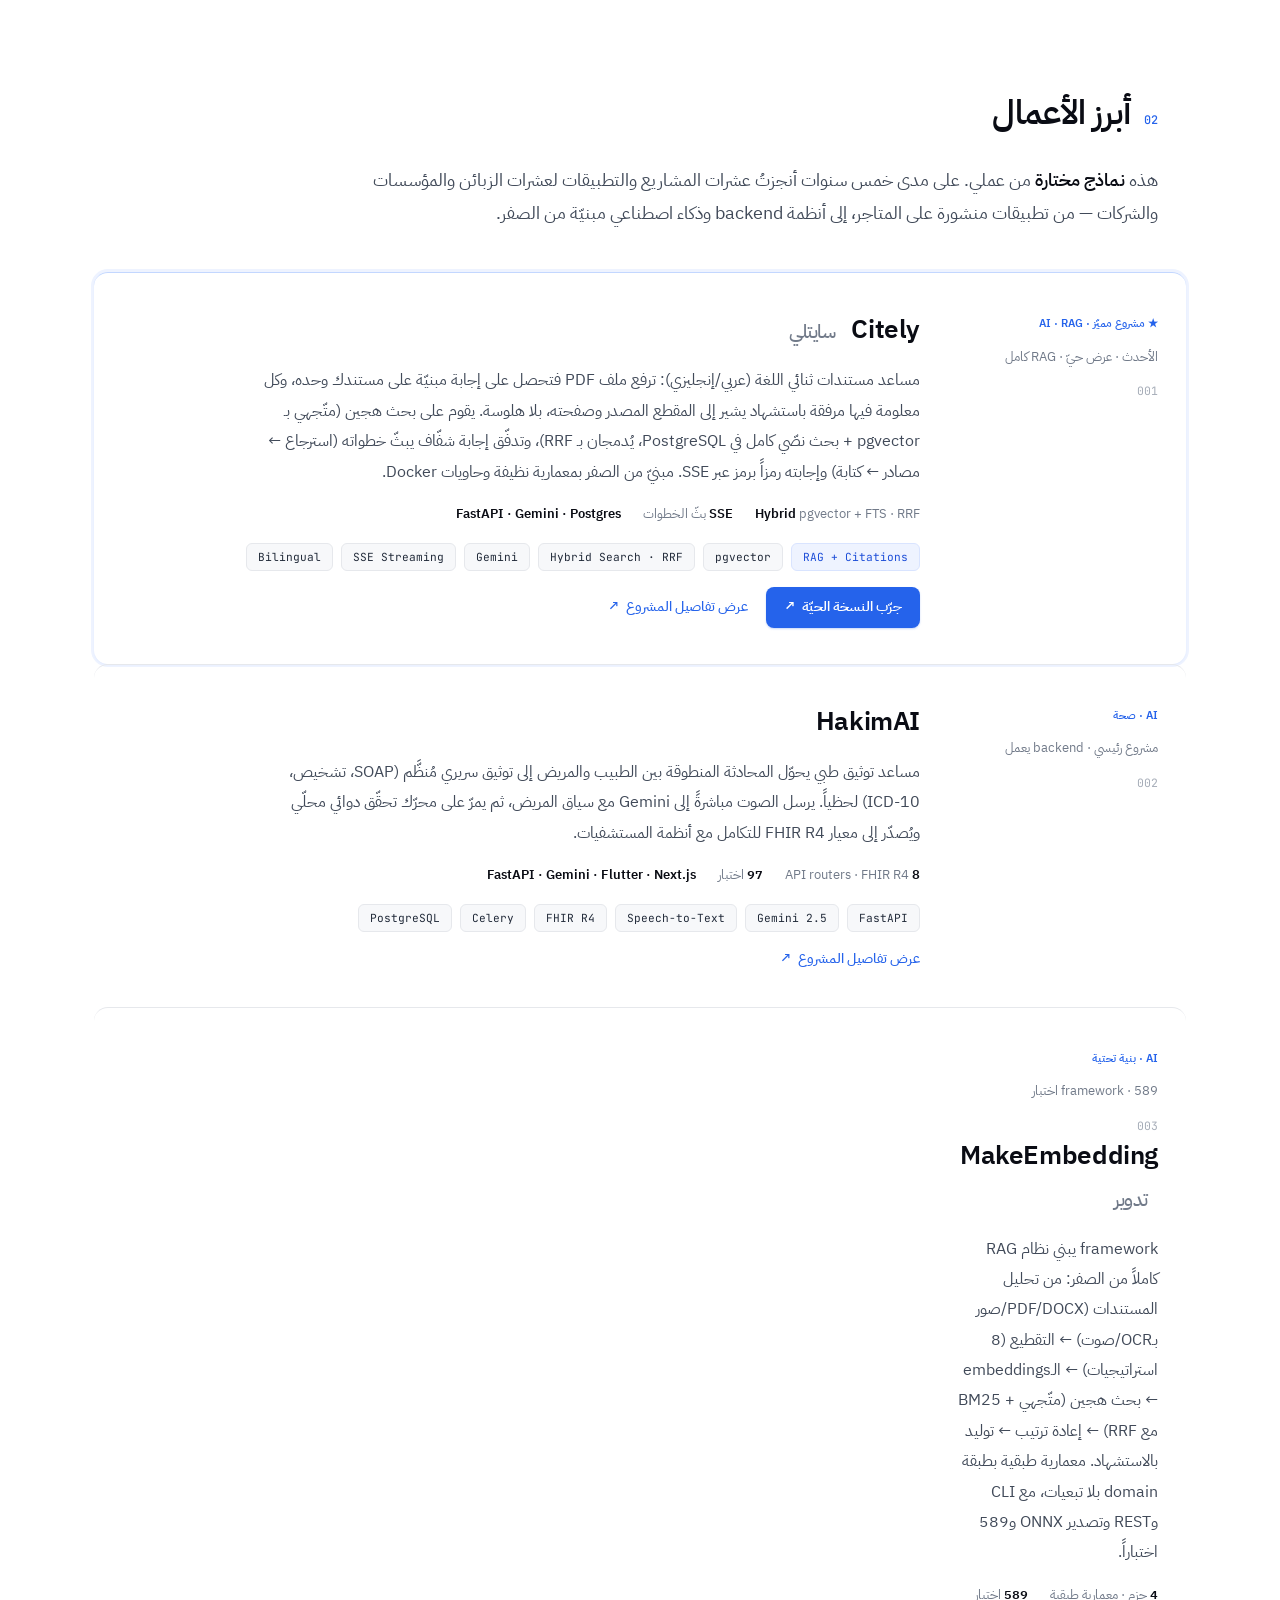
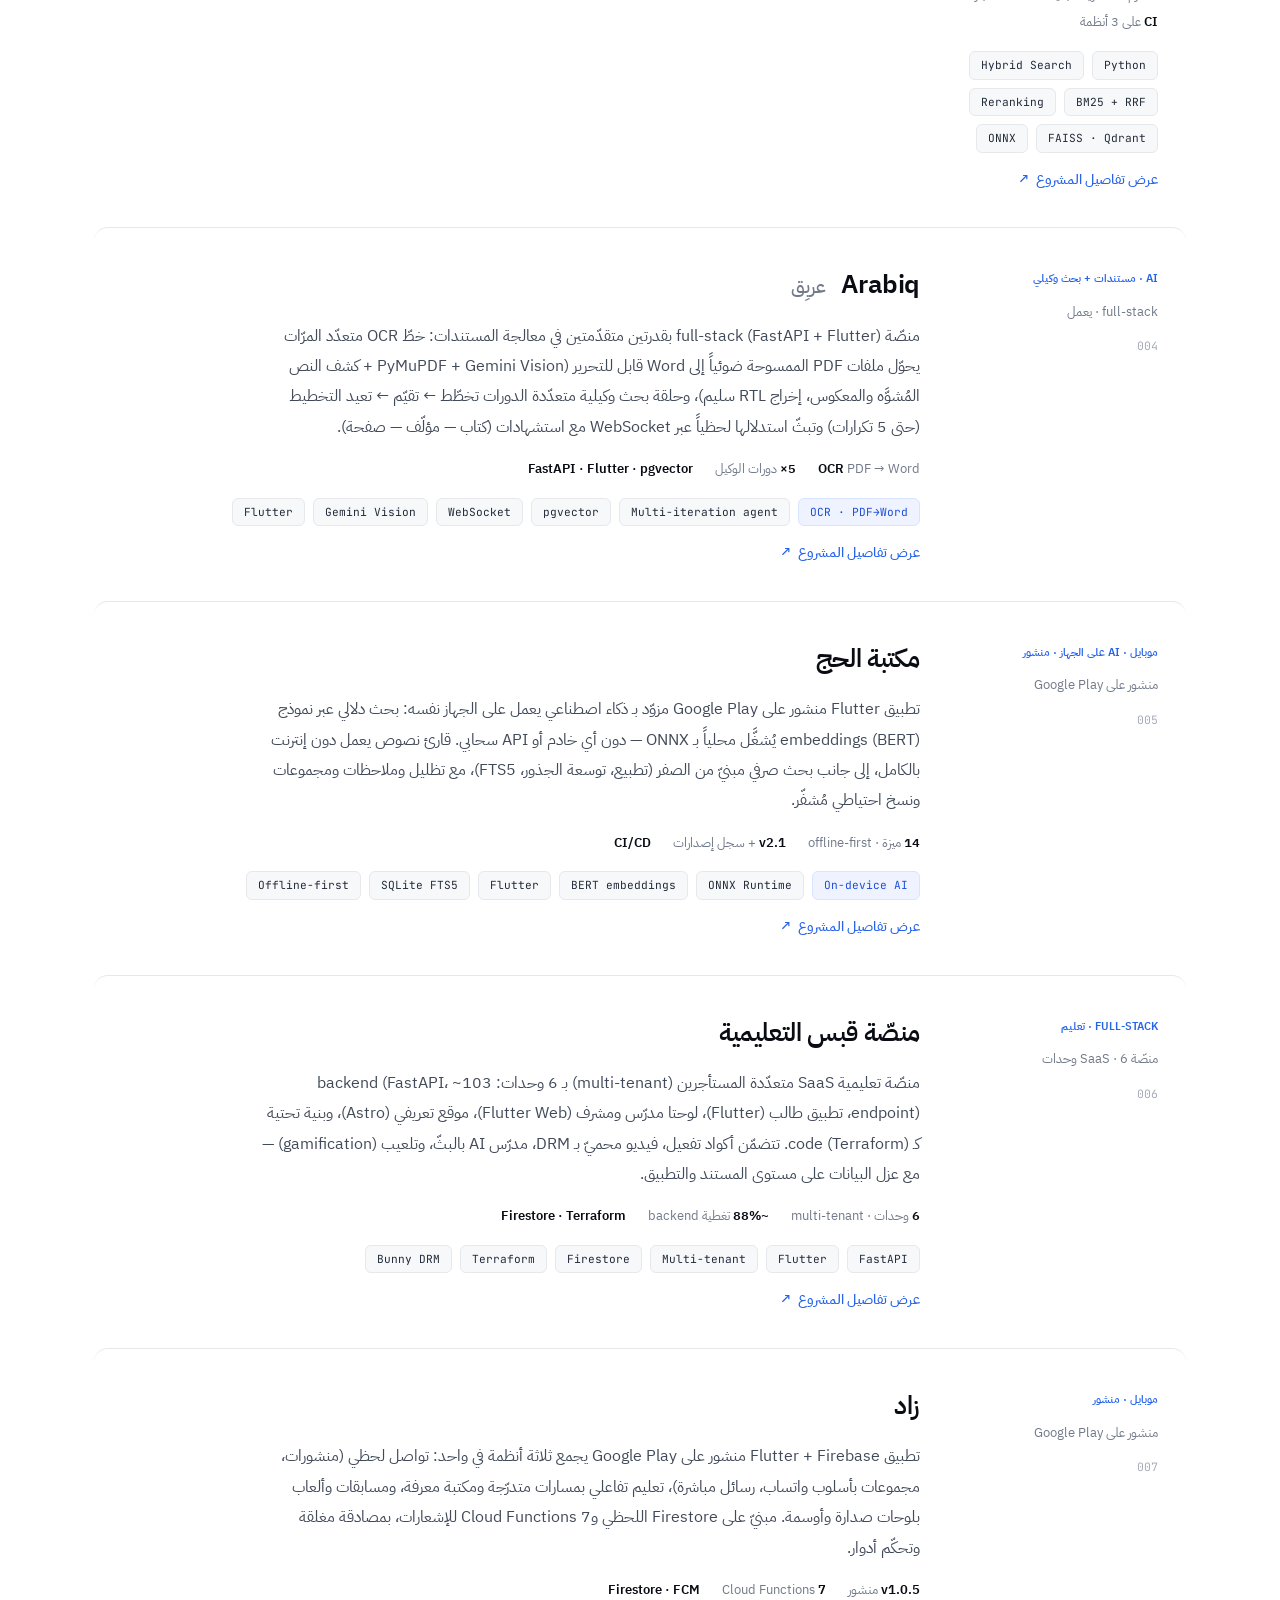
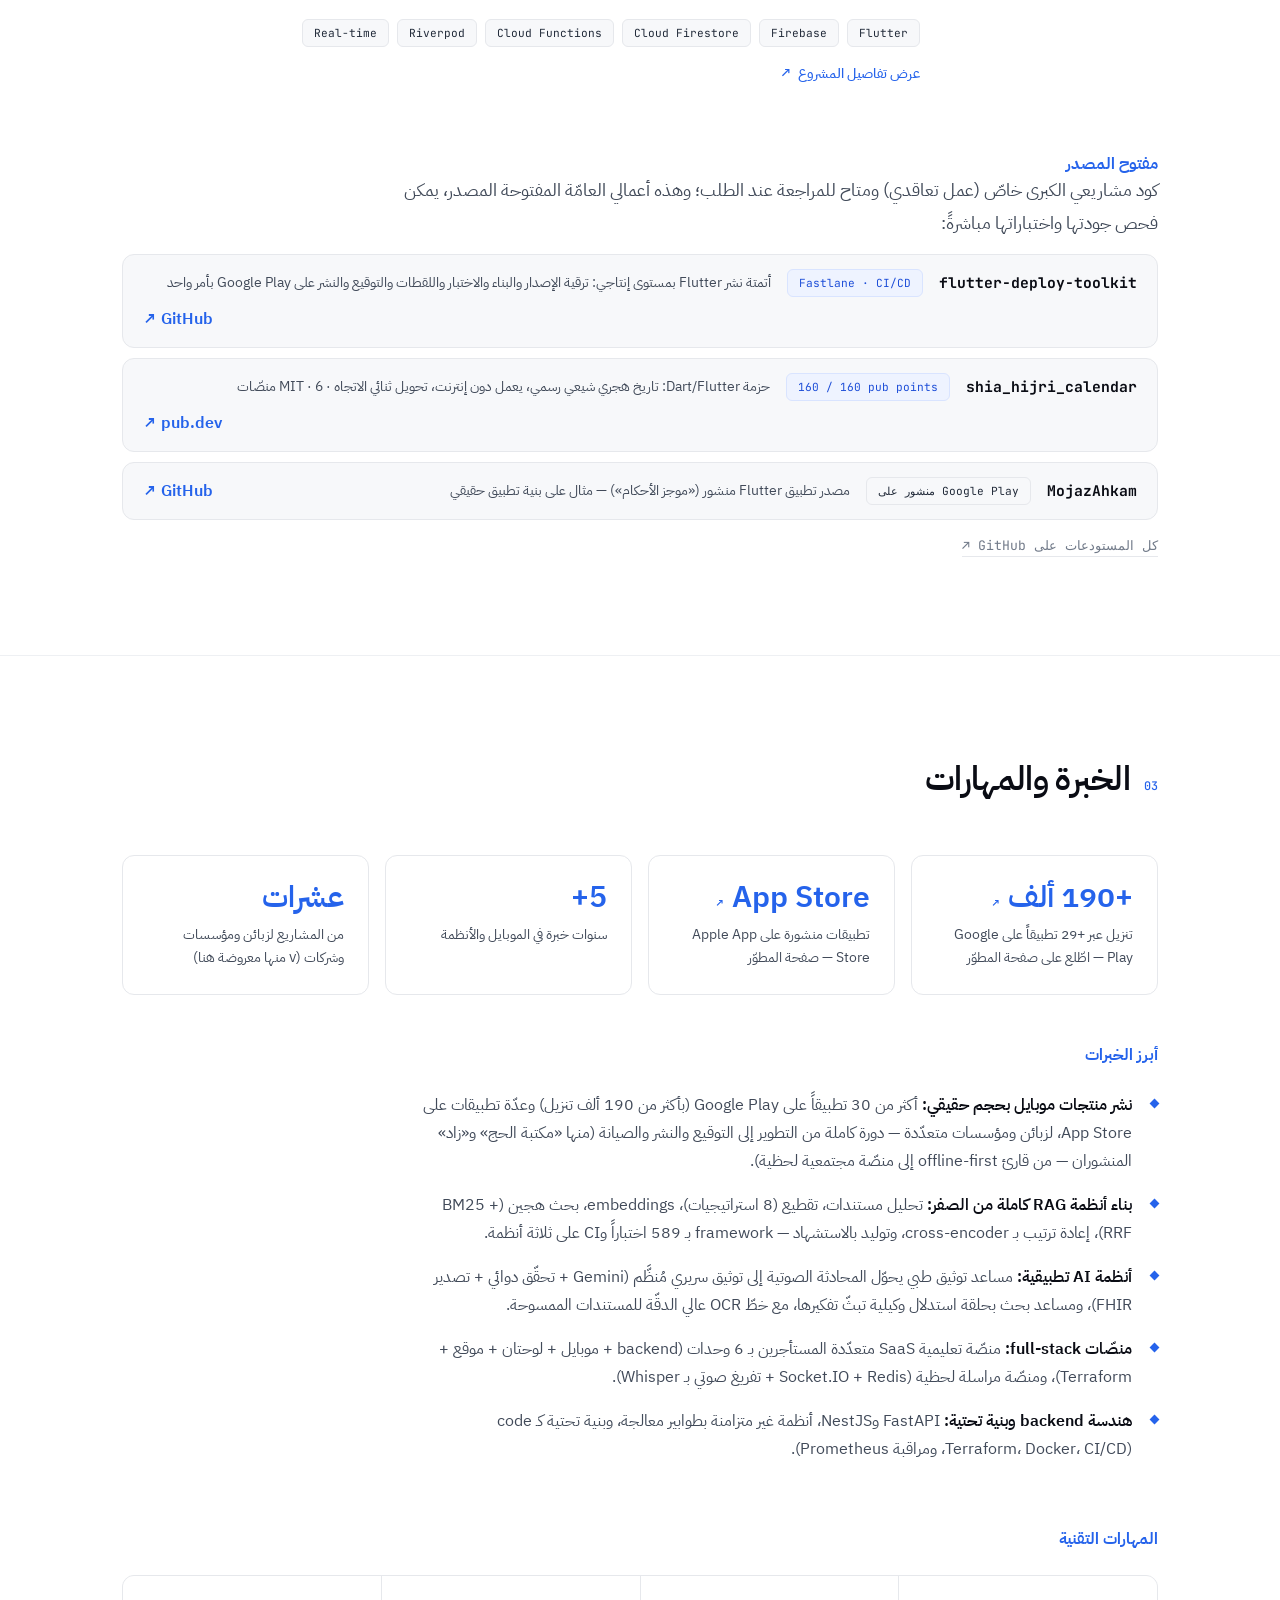
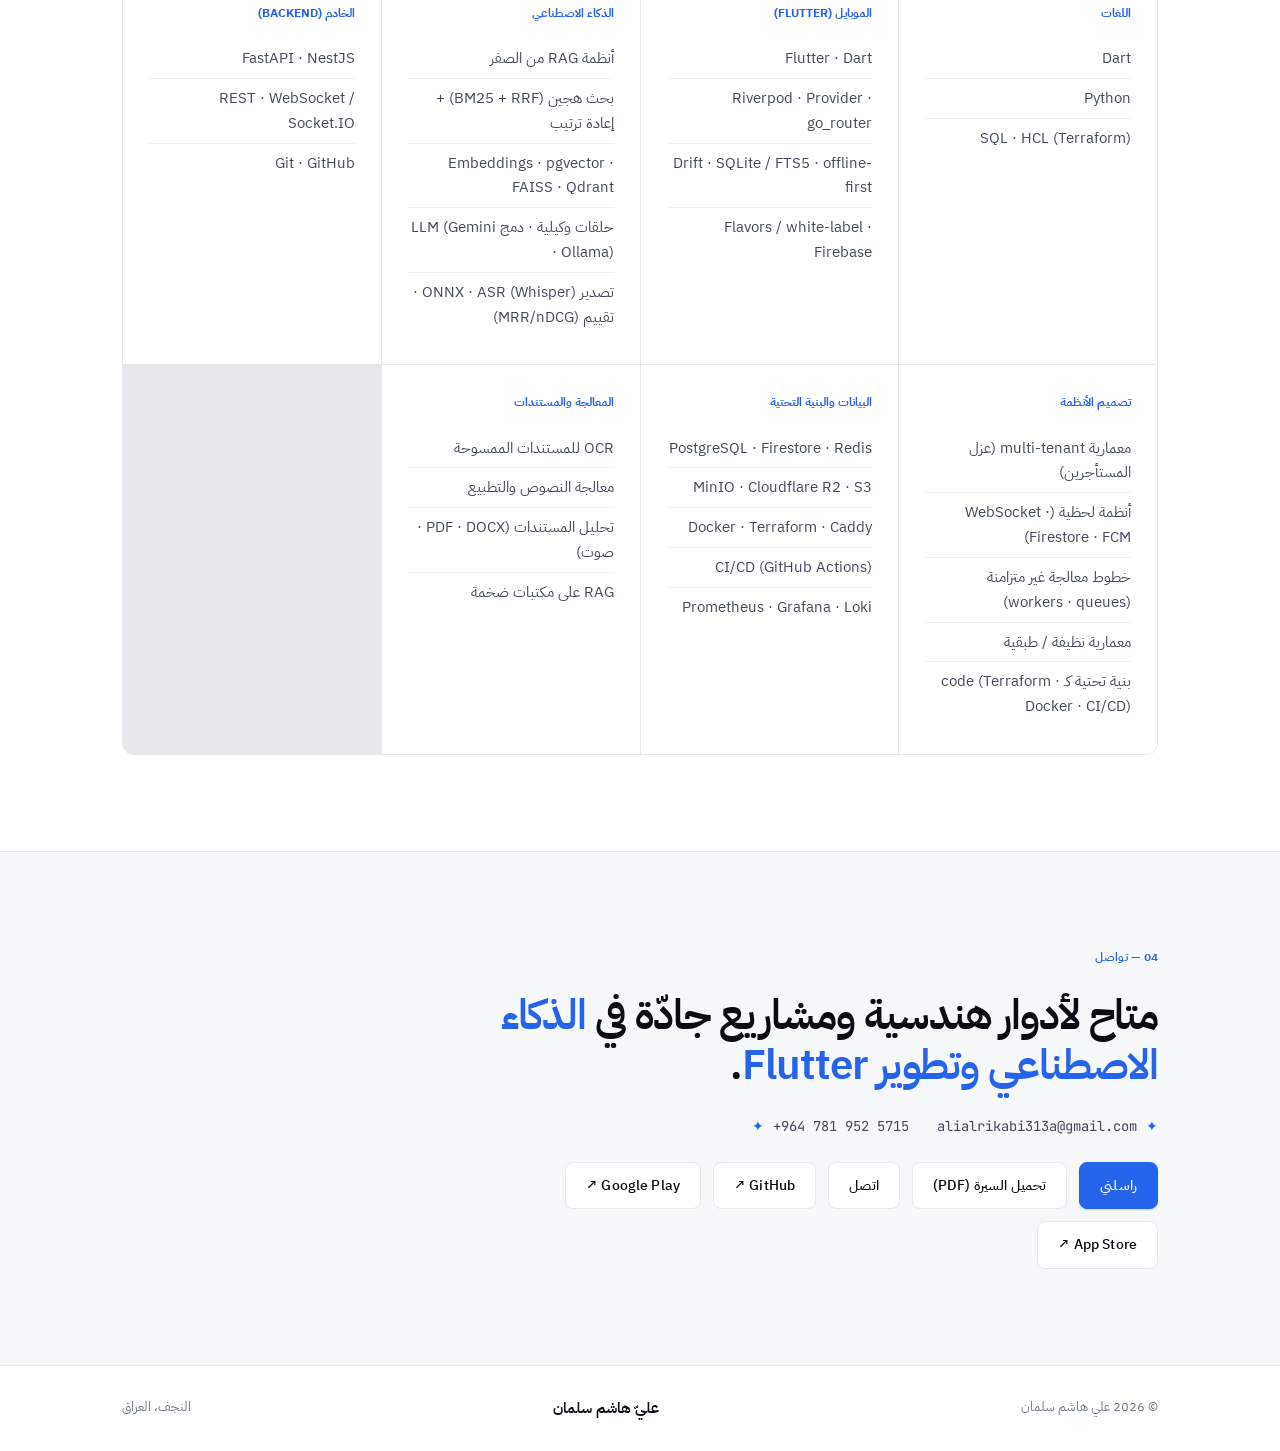
==== commit b524c835: "Add verifiable install metric: 190K+ Google Play installs across 29 apps Sourced by summing Google P" ====
--- a/index.html
+++ b/index.html
@@ -49,8 +49,8 @@
     </h1>
     <div class="arabic-name">علي هاشم سلمان</div>
     <p class="lede">
-      <span class="t-ar">لي أكثر من 30 تطبيقاً منشوراً على Google Play وApp Store، أبرزها «مكتبة الحج» و«زاد». أبني أنظمة الذكاء الاصطناعي كاملةً من الصفر — RAG، وembeddings، وبحث متّجهي هجين، وإعادة ترتيب، ودمج نماذج LLM — وأطوّر تطبيقات Flutter بمعمارية نظيفة، من الخادم إلى المتجر. أُصمّم البنية وأكتب طبقاتها الأساسية بنفسي، ولا أكتفي باستدعاء API جاهز.</span>
-      <span class="t-en">I've published apps on Google Play and the App Store — flagships like Hajj Library and Zaad — among 30+ titles. I master building complete AI systems from scratch — RAG, embeddings, hybrid vector search, reranking, and LLM integration — and I build Flutter apps with clean architecture, from backend to store. I architect the system and build its core layers myself, rather than just wiring up a ready-made API.</span>
+      <span class="t-ar">لي أكثر من 30 تطبيقاً منشوراً على Google Play وApp Store تجاوزت تنزيلاتها 190 ألفاً على Google Play، أبرزها «مكتبة الحج» و«زاد». أبني أنظمة الذكاء الاصطناعي كاملةً من الصفر — RAG، وembeddings، وبحث متّجهي هجين، وإعادة ترتيب، ودمج نماذج LLM — وأطوّر تطبيقات Flutter بمعمارية نظيفة، من الخادم إلى المتجر. أُصمّم البنية وأكتب طبقاتها الأساسية بنفسي، ولا أكتفي باستدعاء API جاهز.</span>
+      <span class="t-en">I've published 30+ apps on Google Play and the App Store — 190K+ installs on Google Play — with flagships like Hajj Library and Zaad. I build complete AI systems from scratch — RAG, embeddings, hybrid vector search, reranking, and LLM integration — and Flutter apps with clean architecture, from backend to store. I architect the system and build its core layers myself, rather than just wiring up a ready-made API.</span>
     </p>
     <div class="cta-row">
       <a class="btn primary" href="#work"><span class="t-ar">أبرز الأعمال</span><span class="t-en">Featured work</span></a>
@@ -59,8 +59,8 @@
     </div>
     <div class="stats">
       <span><b><span class="t-ar">5+ سنوات</span><span class="t-en">5+ years</span></b> <span class="t-ar">خبرة</span><span class="t-en">experience</span></span>
-      <span><b><span class="t-ar">+30 تطبيق</span><span class="t-en">30+ apps</span></b> <span class="t-ar">على Google Play</span><span class="t-en">on Google Play</span></span>
-      <span><b>App Store</b> <span class="t-ar">تطبيقات منشورة</span><span class="t-en">published apps</span></span>
+      <span><b><span class="t-ar">+30 تطبيق</span><span class="t-en">30+ apps</span></b> <span class="t-ar">على المتاجر</span><span class="t-en">on the stores</span></span>
+      <span><b><span class="t-ar">+190 ألف</span><span class="t-en">190K+</span></b> <span class="t-ar">تنزيل على Google Play</span><span class="t-en">installs on Google Play</span></span>
       <span><b><span class="t-ar">متخصّص</span><span class="t-en">Specialist</span></b> <span class="t-ar">في RAG وأنظمة الذكاء الاصطناعي</span><span class="t-en">in RAG &amp; AI systems</span></span>
     </div>
     <div class="hero-contact">
@@ -75,8 +75,8 @@
     <div class="sec-head reveal"><span class="num">01</span><h2><span class="t-ar">نبذة</span><span class="t-en">About</span></h2></div>
     <div class="about-grid reveal">
       <p>
-        <span class="t-ar"><span class="em">علي هاشم سلمان</span> — مهندس ذكاء اصطناعي ومطوّر Flutter من النجف، بخبرة خمس سنوات في تطوير تطبيقات الموبايل والأنظمة. لي أكثر من 30 تطبيقاً منشوراً على المتاجر، بعضها قيد الاستخدام الفعلي، إلى جانب عشرات المشاريع التي أنجزتها لزبائن ومؤسسات وشركات: أدوات إنتاجية، وتطبيقات قراءة، ومنصّات، وأنظمة متكاملة.</span>
-        <span class="t-en"><span class="em">Ali Hashim Salman</span> — an AI engineer and Flutter developer based in Najaf, Iraq, with five years of experience in mobile and systems development. I've published 30+ apps to the stores — several serving real users — and delivered dozens of projects for clients, institutions, and companies — from productivity tools and readers to platforms and full systems.</span>
+        <span class="t-ar"><span class="em">علي هاشم سلمان</span> — مهندس ذكاء اصطناعي ومطوّر Flutter من النجف، بخبرة خمس سنوات في تطوير تطبيقات الموبايل والأنظمة. لي أكثر من 30 تطبيقاً منشوراً على المتاجر تجاوزت تنزيلاتها 190 ألفاً على Google Play، إلى جانب عشرات المشاريع التي أنجزتها لزبائن ومؤسسات وشركات: أدوات إنتاجية، وتطبيقات قراءة، ومنصّات، وأنظمة متكاملة.</span>
+        <span class="t-en"><span class="em">Ali Hashim Salman</span> — an AI engineer and Flutter developer based in Najaf, Iraq, with five years of experience in mobile and systems development. I've published 30+ apps to the stores — 190K+ installs on Google Play — and delivered dozens of projects for clients, institutions, and companies — from productivity tools and readers to platforms and full systems.</span>
       </p>
       <p>
         <span class="t-ar">أبني أنظمة الذكاء الاصطناعي كاملةً من الصفر — <span class="em">RAG، وembeddings، وبحث متّجهي هجين، وإعادة ترتيب، وحلقات استدلال وكيلية (agentic)</span> — وأدمج نماذج LLM مثل Gemini، وأُنشئ pipelines تمتدّ من تحليل المستندات (PDF، وصور عبر OCR، وصوت) إلى التوليد الموثّق بالاستشهاد.</span>
@@ -298,8 +298,8 @@
     <!-- publications band -->
     <div class="pubs reveal">
       <a class="pub" href="https://play.google.com/store/apps/developer?id=Ali+Al-rikabi313" target="_blank" rel="noopener">
-        <div class="big">+30 <span style="font-size:.7rem;color:var(--accent)">↗</span></div>
-        <div class="lbl"><span class="t-ar">تطبيق منشور على Google Play — اطّلع على صفحة المطوّر</span><span class="t-en">apps published on Google Play — view developer page</span></div>
+        <div class="big"><span class="t-ar">+190 ألف</span><span class="t-en">190K+</span> <span style="font-size:.7rem;color:var(--accent)">↗</span></div>
+        <div class="lbl"><span class="t-ar">تنزيل عبر +29 تطبيقاً على Google Play — اطّلع على صفحة المطوّر</span><span class="t-en">installs across 29+ apps on Google Play — view developer page</span></div>
       </a>
       <a class="pub" href="https://apps.apple.com/us/developer/ali-hashim-salman/id1829770951" target="_blank" rel="noopener">
         <div class="big">App Store <span style="font-size:.7rem;color:var(--accent)">↗</span></div>
@@ -319,7 +319,7 @@
     <div class="xp-block reveal">
       <p class="sub-h"><span class="t-ar">أبرز الخبرات</span><span class="t-en">Experience highlights</span></p>
       <ul class="bullets">
-        <li><span class="t-ar"><b>نشر منتجات موبايل بحجم حقيقي:</b> أكثر من 30 تطبيقاً على Google Play وعدّة تطبيقات على App Store، لزبائن ومؤسسات متعدّدة — دورة كاملة من التطوير إلى التوقيع والنشر والصيانة (منها «مكتبة الحج» و«زاد» المنشوران — من قارئ offline-first إلى منصّة مجتمعية لحظية).</span><span class="t-en"><b>Shipping mobile products at real scale:</b> 30+ apps on Google Play and several on the App Store, for multiple clients and institutions — the full cycle from development to signing, publishing, and maintenance (including "Hajj Library" and "Zaad," both published — from an offline-first reader to a real-time community platform).</span></li>
+        <li><span class="t-ar"><b>نشر منتجات موبايل بحجم حقيقي:</b> أكثر من 30 تطبيقاً على Google Play (بأكثر من 190 ألف تنزيل) وعدّة تطبيقات على App Store، لزبائن ومؤسسات متعدّدة — دورة كاملة من التطوير إلى التوقيع والنشر والصيانة (منها «مكتبة الحج» و«زاد» المنشوران — من قارئ offline-first إلى منصّة مجتمعية لحظية).</span><span class="t-en"><b>Shipping mobile products at real scale:</b> 30+ apps on Google Play (190K+ installs) and several on the App Store, for multiple clients and institutions — the full cycle from development to signing, publishing, and maintenance (including "Hajj Library" and "Zaad," both published — from an offline-first reader to a real-time community platform).</span></li>
         <li><span class="t-ar"><b>بناء أنظمة RAG كاملة من الصفر:</b> تحليل مستندات، تقطيع (8 استراتيجيات)، embeddings، بحث هجين (BM25 + RRF)، إعادة ترتيب بـ cross-encoder، وتوليد بالاستشهاد — framework بـ 589 اختباراً وCI على ثلاثة أنظمة.</span><span class="t-en"><b>Building complete RAG systems from scratch:</b> document parsing, chunking (8 strategies), embeddings, hybrid search (BM25 + RRF), cross-encoder reranking, and cited generation — a framework with 589 tests and CI across three OSes.</span></li>
         <li><span class="t-ar"><b>أنظمة AI تطبيقية:</b> مساعد توثيق طبي يحوّل المحادثة الصوتية إلى توثيق سريري مُنظَّم (Gemini + تحقّق دوائي + تصدير FHIR)، ومساعد بحث بحلقة استدلال وكيلية تبثّ تفكيرها، مع خطّ OCR عالي الدقّة للمستندات الممسوحة.</span><span class="t-en"><b>Applied AI systems:</b> a medical scribe that turns a spoken conversation into structured clinical documentation (Gemini + drug checking + FHIR export), and a research assistant with an agentic reasoning loop that streams its thinking, plus a high-fidelity OCR pipeline for scanned documents.</span></li>
         <li><span class="t-ar"><b>منصّات full-stack:</b> منصّة تعليمية SaaS متعدّدة المستأجرين بـ 6 وحدات (backend + موبايل + لوحتان + موقع + Terraform)، ومنصّة مراسلة لحظية (Socket.IO + Redis + تفريغ صوتي بـ Whisper).</span><span class="t-en"><b>Full-stack platforms:</b> a multi-tenant education SaaS across 6 modules (backend + mobile + two panels + website + Terraform), and a real-time messaging platform (Socket.IO + Redis + Whisper transcription).</span></li>
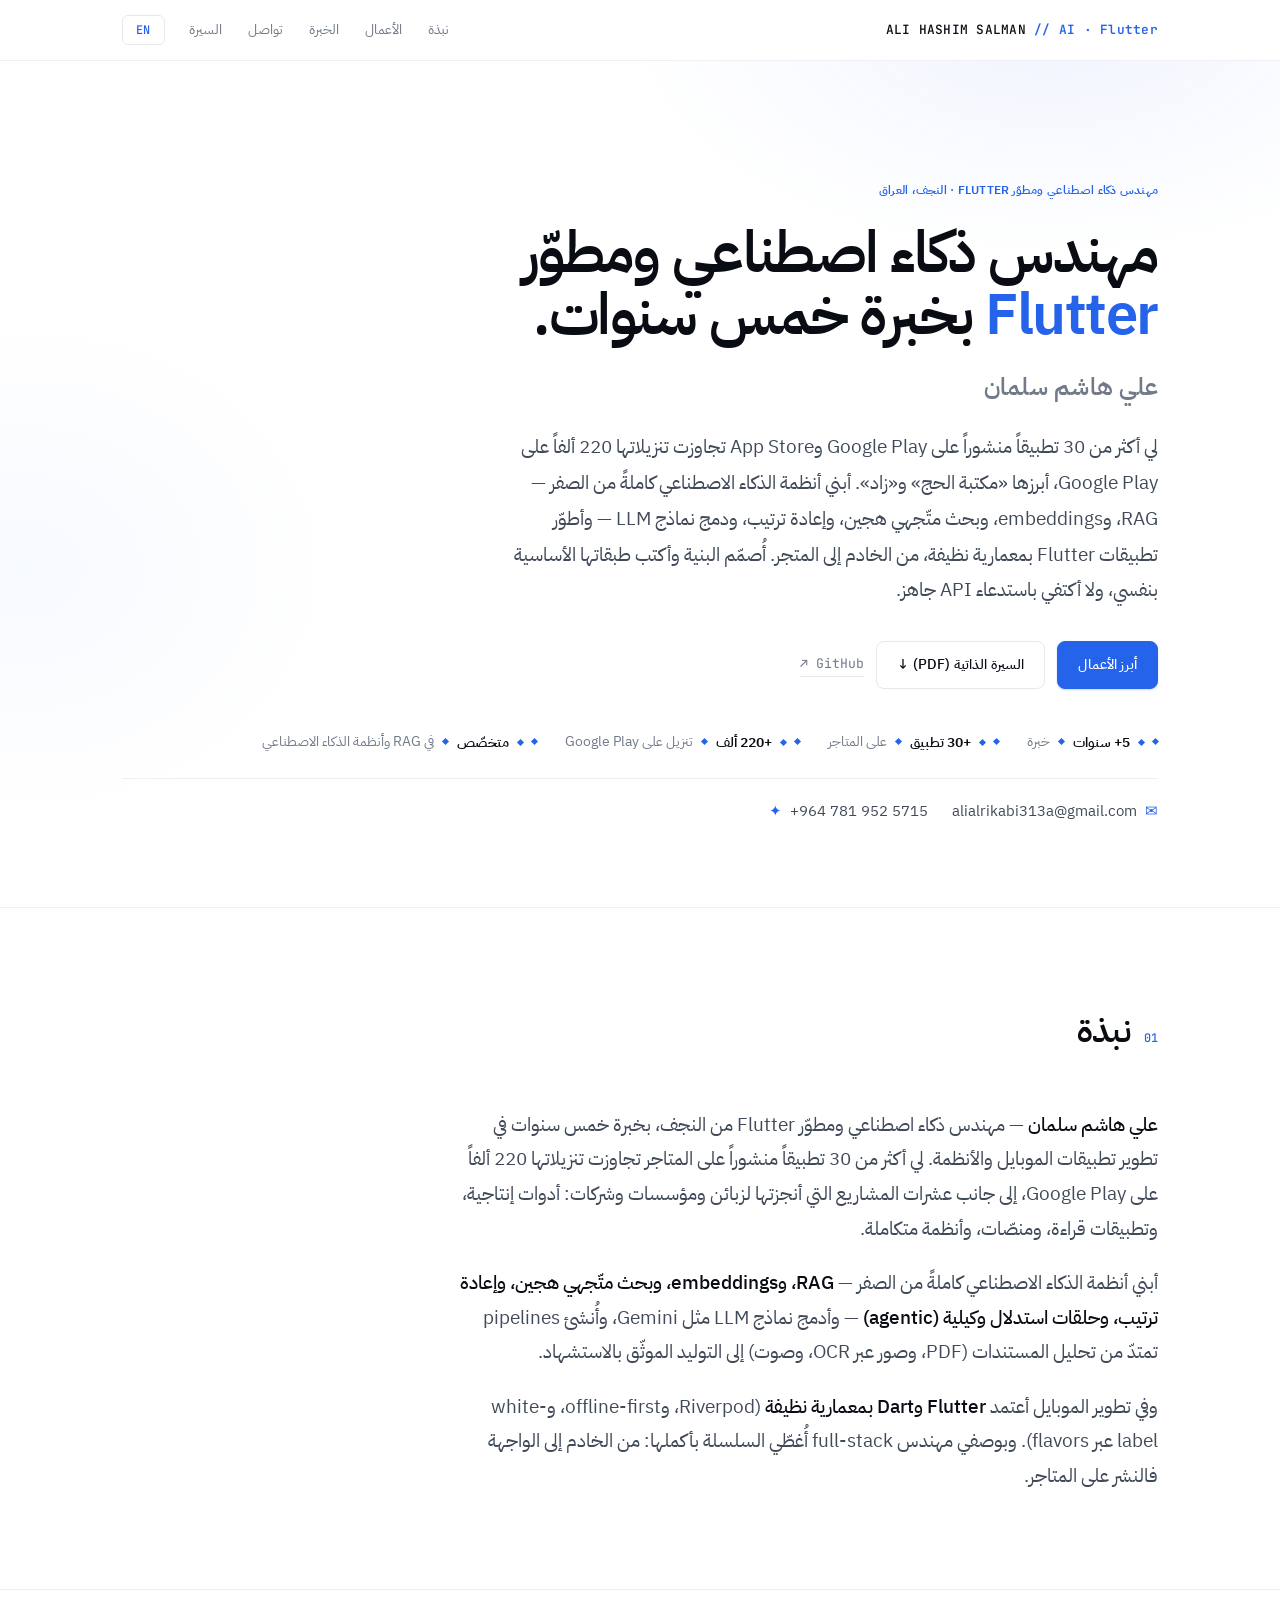
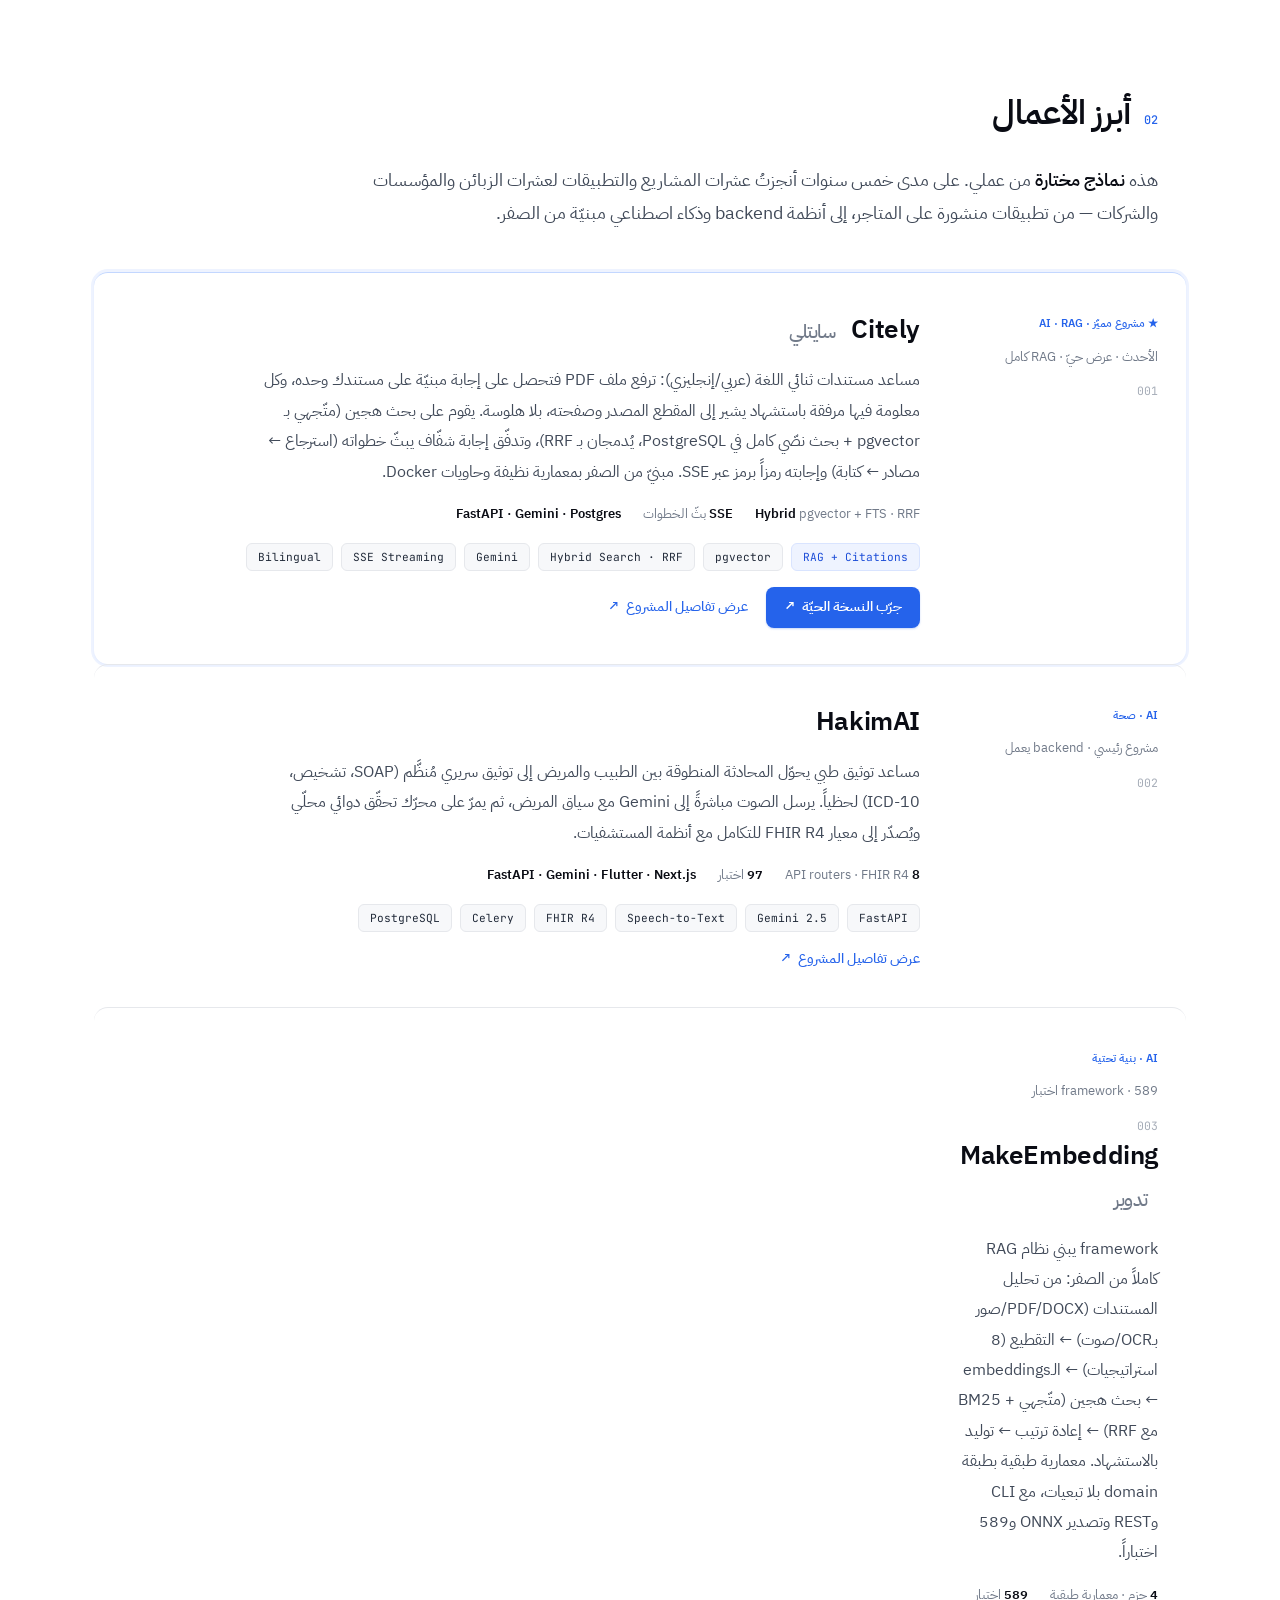
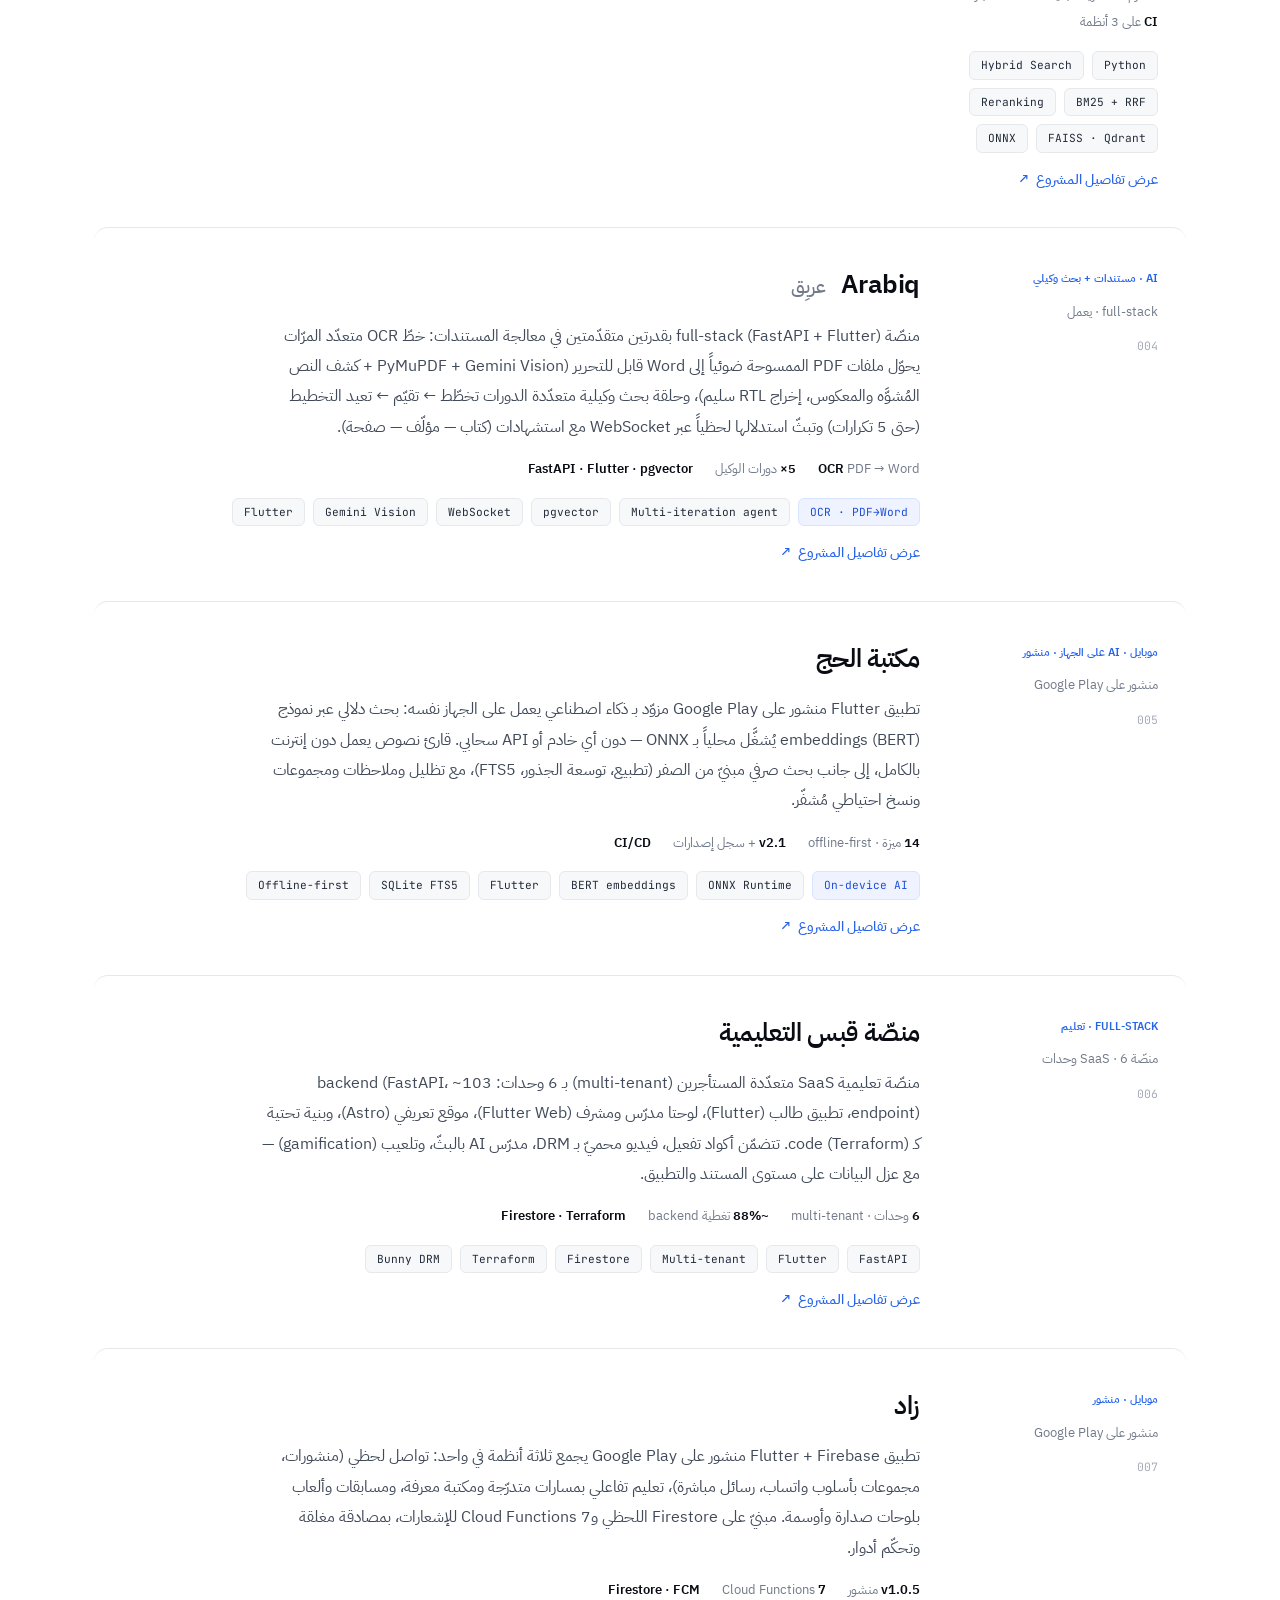
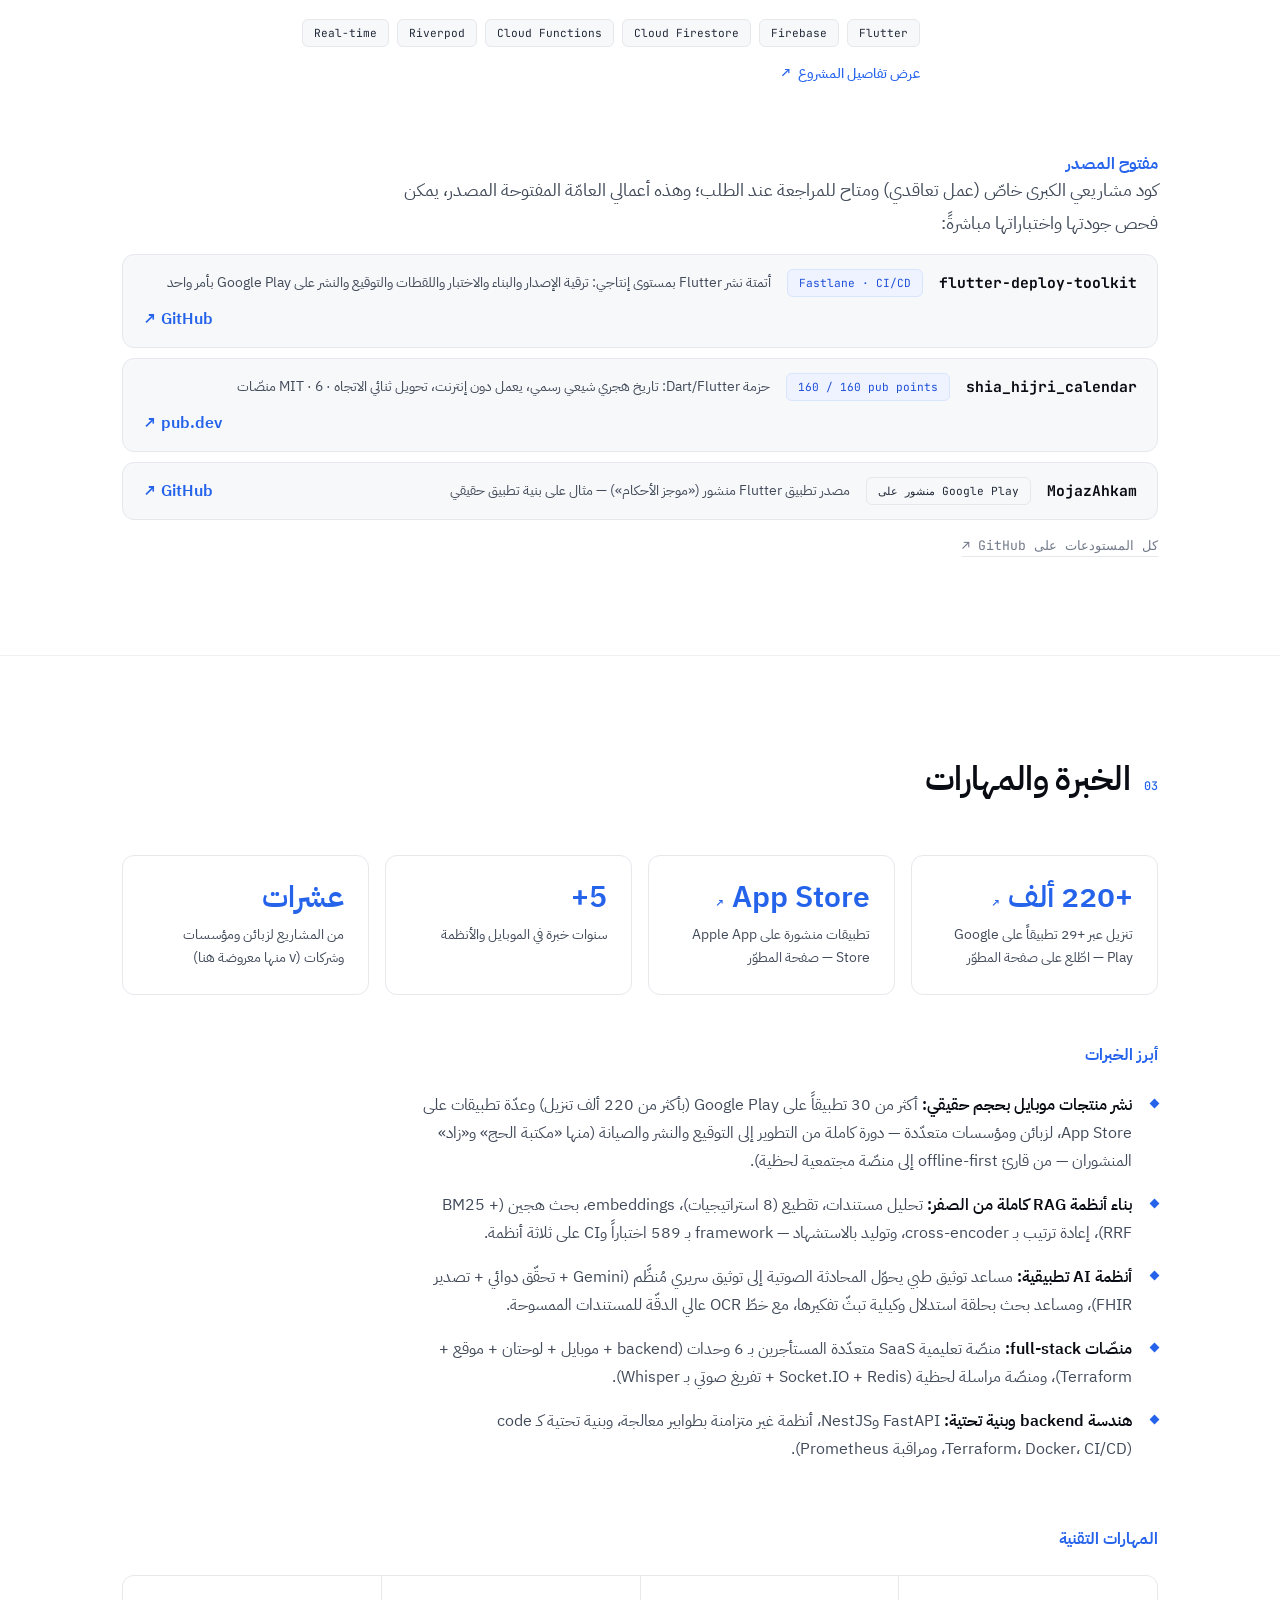
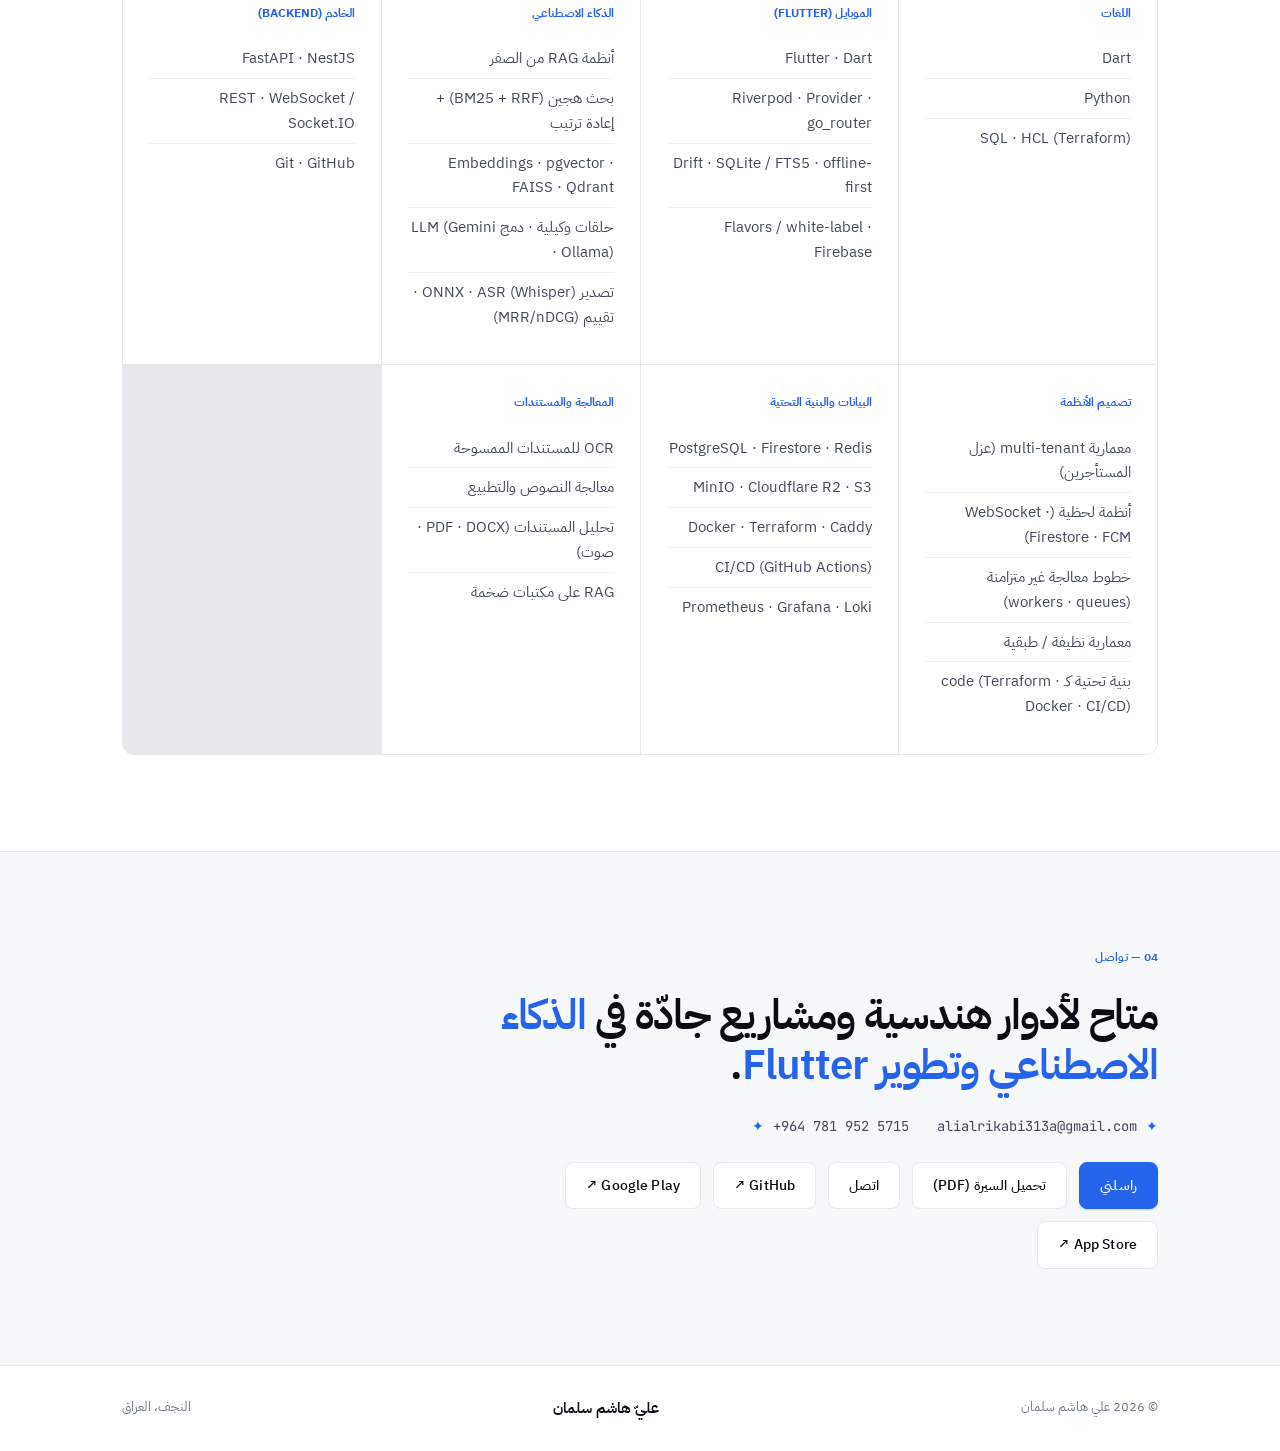
==== commit 2aae1b91: "Update install metric to 220K+ (actual figure from Play Console) Co-Authored-By: Claude Opus 4.8 (1M" ====
--- a/index.html
+++ b/index.html
@@ -49,8 +49,8 @@
     </h1>
     <div class="arabic-name">علي هاشم سلمان</div>
     <p class="lede">
-      <span class="t-ar">لي أكثر من 30 تطبيقاً منشوراً على Google Play وApp Store تجاوزت تنزيلاتها 190 ألفاً على Google Play، أبرزها «مكتبة الحج» و«زاد». أبني أنظمة الذكاء الاصطناعي كاملةً من الصفر — RAG، وembeddings، وبحث متّجهي هجين، وإعادة ترتيب، ودمج نماذج LLM — وأطوّر تطبيقات Flutter بمعمارية نظيفة، من الخادم إلى المتجر. أُصمّم البنية وأكتب طبقاتها الأساسية بنفسي، ولا أكتفي باستدعاء API جاهز.</span>
-      <span class="t-en">I've published 30+ apps on Google Play and the App Store — 190K+ installs on Google Play — with flagships like Hajj Library and Zaad. I build complete AI systems from scratch — RAG, embeddings, hybrid vector search, reranking, and LLM integration — and Flutter apps with clean architecture, from backend to store. I architect the system and build its core layers myself, rather than just wiring up a ready-made API.</span>
+      <span class="t-ar">لي أكثر من 30 تطبيقاً منشوراً على Google Play وApp Store تجاوزت تنزيلاتها 220 ألفاً على Google Play، أبرزها «مكتبة الحج» و«زاد». أبني أنظمة الذكاء الاصطناعي كاملةً من الصفر — RAG، وembeddings، وبحث متّجهي هجين، وإعادة ترتيب، ودمج نماذج LLM — وأطوّر تطبيقات Flutter بمعمارية نظيفة، من الخادم إلى المتجر. أُصمّم البنية وأكتب طبقاتها الأساسية بنفسي، ولا أكتفي باستدعاء API جاهز.</span>
+      <span class="t-en">I've published 30+ apps on Google Play and the App Store — 220K+ installs on Google Play — with flagships like Hajj Library and Zaad. I build complete AI systems from scratch — RAG, embeddings, hybrid vector search, reranking, and LLM integration — and Flutter apps with clean architecture, from backend to store. I architect the system and build its core layers myself, rather than just wiring up a ready-made API.</span>
     </p>
     <div class="cta-row">
       <a class="btn primary" href="#work"><span class="t-ar">أبرز الأعمال</span><span class="t-en">Featured work</span></a>
@@ -60,7 +60,7 @@
     <div class="stats">
       <span><b><span class="t-ar">5+ سنوات</span><span class="t-en">5+ years</span></b> <span class="t-ar">خبرة</span><span class="t-en">experience</span></span>
       <span><b><span class="t-ar">+30 تطبيق</span><span class="t-en">30+ apps</span></b> <span class="t-ar">على المتاجر</span><span class="t-en">on the stores</span></span>
-      <span><b><span class="t-ar">+190 ألف</span><span class="t-en">190K+</span></b> <span class="t-ar">تنزيل على Google Play</span><span class="t-en">installs on Google Play</span></span>
+      <span><b><span class="t-ar">+220 ألف</span><span class="t-en">220K+</span></b> <span class="t-ar">تنزيل على Google Play</span><span class="t-en">installs on Google Play</span></span>
       <span><b><span class="t-ar">متخصّص</span><span class="t-en">Specialist</span></b> <span class="t-ar">في RAG وأنظمة الذكاء الاصطناعي</span><span class="t-en">in RAG &amp; AI systems</span></span>
     </div>
     <div class="hero-contact">
@@ -75,8 +75,8 @@
     <div class="sec-head reveal"><span class="num">01</span><h2><span class="t-ar">نبذة</span><span class="t-en">About</span></h2></div>
     <div class="about-grid reveal">
       <p>
-        <span class="t-ar"><span class="em">علي هاشم سلمان</span> — مهندس ذكاء اصطناعي ومطوّر Flutter من النجف، بخبرة خمس سنوات في تطوير تطبيقات الموبايل والأنظمة. لي أكثر من 30 تطبيقاً منشوراً على المتاجر تجاوزت تنزيلاتها 190 ألفاً على Google Play، إلى جانب عشرات المشاريع التي أنجزتها لزبائن ومؤسسات وشركات: أدوات إنتاجية، وتطبيقات قراءة، ومنصّات، وأنظمة متكاملة.</span>
-        <span class="t-en"><span class="em">Ali Hashim Salman</span> — an AI engineer and Flutter developer based in Najaf, Iraq, with five years of experience in mobile and systems development. I've published 30+ apps to the stores — 190K+ installs on Google Play — and delivered dozens of projects for clients, institutions, and companies — from productivity tools and readers to platforms and full systems.</span>
+        <span class="t-ar"><span class="em">علي هاشم سلمان</span> — مهندس ذكاء اصطناعي ومطوّر Flutter من النجف، بخبرة خمس سنوات في تطوير تطبيقات الموبايل والأنظمة. لي أكثر من 30 تطبيقاً منشوراً على المتاجر تجاوزت تنزيلاتها 220 ألفاً على Google Play، إلى جانب عشرات المشاريع التي أنجزتها لزبائن ومؤسسات وشركات: أدوات إنتاجية، وتطبيقات قراءة، ومنصّات، وأنظمة متكاملة.</span>
+        <span class="t-en"><span class="em">Ali Hashim Salman</span> — an AI engineer and Flutter developer based in Najaf, Iraq, with five years of experience in mobile and systems development. I've published 30+ apps to the stores — 220K+ installs on Google Play — and delivered dozens of projects for clients, institutions, and companies — from productivity tools and readers to platforms and full systems.</span>
       </p>
       <p>
         <span class="t-ar">أبني أنظمة الذكاء الاصطناعي كاملةً من الصفر — <span class="em">RAG، وembeddings، وبحث متّجهي هجين، وإعادة ترتيب، وحلقات استدلال وكيلية (agentic)</span> — وأدمج نماذج LLM مثل Gemini، وأُنشئ pipelines تمتدّ من تحليل المستندات (PDF، وصور عبر OCR، وصوت) إلى التوليد الموثّق بالاستشهاد.</span>
@@ -298,7 +298,7 @@
     <!-- publications band -->
     <div class="pubs reveal">
       <a class="pub" href="https://play.google.com/store/apps/developer?id=Ali+Al-rikabi313" target="_blank" rel="noopener">
-        <div class="big"><span class="t-ar">+190 ألف</span><span class="t-en">190K+</span> <span style="font-size:.7rem;color:var(--accent)">↗</span></div>
+        <div class="big"><span class="t-ar">+220 ألف</span><span class="t-en">220K+</span> <span style="font-size:.7rem;color:var(--accent)">↗</span></div>
         <div class="lbl"><span class="t-ar">تنزيل عبر +29 تطبيقاً على Google Play — اطّلع على صفحة المطوّر</span><span class="t-en">installs across 29+ apps on Google Play — view developer page</span></div>
       </a>
       <a class="pub" href="https://apps.apple.com/us/developer/ali-hashim-salman/id1829770951" target="_blank" rel="noopener">
@@ -319,7 +319,7 @@
     <div class="xp-block reveal">
       <p class="sub-h"><span class="t-ar">أبرز الخبرات</span><span class="t-en">Experience highlights</span></p>
       <ul class="bullets">
-        <li><span class="t-ar"><b>نشر منتجات موبايل بحجم حقيقي:</b> أكثر من 30 تطبيقاً على Google Play (بأكثر من 190 ألف تنزيل) وعدّة تطبيقات على App Store، لزبائن ومؤسسات متعدّدة — دورة كاملة من التطوير إلى التوقيع والنشر والصيانة (منها «مكتبة الحج» و«زاد» المنشوران — من قارئ offline-first إلى منصّة مجتمعية لحظية).</span><span class="t-en"><b>Shipping mobile products at real scale:</b> 30+ apps on Google Play (190K+ installs) and several on the App Store, for multiple clients and institutions — the full cycle from development to signing, publishing, and maintenance (including "Hajj Library" and "Zaad," both published — from an offline-first reader to a real-time community platform).</span></li>
+        <li><span class="t-ar"><b>نشر منتجات موبايل بحجم حقيقي:</b> أكثر من 30 تطبيقاً على Google Play (بأكثر من 220 ألف تنزيل) وعدّة تطبيقات على App Store، لزبائن ومؤسسات متعدّدة — دورة كاملة من التطوير إلى التوقيع والنشر والصيانة (منها «مكتبة الحج» و«زاد» المنشوران — من قارئ offline-first إلى منصّة مجتمعية لحظية).</span><span class="t-en"><b>Shipping mobile products at real scale:</b> 30+ apps on Google Play (220K+ installs) and several on the App Store, for multiple clients and institutions — the full cycle from development to signing, publishing, and maintenance (including "Hajj Library" and "Zaad," both published — from an offline-first reader to a real-time community platform).</span></li>
         <li><span class="t-ar"><b>بناء أنظمة RAG كاملة من الصفر:</b> تحليل مستندات، تقطيع (8 استراتيجيات)، embeddings، بحث هجين (BM25 + RRF)، إعادة ترتيب بـ cross-encoder، وتوليد بالاستشهاد — framework بـ 589 اختباراً وCI على ثلاثة أنظمة.</span><span class="t-en"><b>Building complete RAG systems from scratch:</b> document parsing, chunking (8 strategies), embeddings, hybrid search (BM25 + RRF), cross-encoder reranking, and cited generation — a framework with 589 tests and CI across three OSes.</span></li>
         <li><span class="t-ar"><b>أنظمة AI تطبيقية:</b> مساعد توثيق طبي يحوّل المحادثة الصوتية إلى توثيق سريري مُنظَّم (Gemini + تحقّق دوائي + تصدير FHIR)، ومساعد بحث بحلقة استدلال وكيلية تبثّ تفكيرها، مع خطّ OCR عالي الدقّة للمستندات الممسوحة.</span><span class="t-en"><b>Applied AI systems:</b> a medical scribe that turns a spoken conversation into structured clinical documentation (Gemini + drug checking + FHIR export), and a research assistant with an agentic reasoning loop that streams its thinking, plus a high-fidelity OCR pipeline for scanned documents.</span></li>
         <li><span class="t-ar"><b>منصّات full-stack:</b> منصّة تعليمية SaaS متعدّدة المستأجرين بـ 6 وحدات (backend + موبايل + لوحتان + موقع + Terraform)، ومنصّة مراسلة لحظية (Socket.IO + Redis + تفريغ صوتي بـ Whisper).</span><span class="t-en"><b>Full-stack platforms:</b> a multi-tenant education SaaS across 6 modules (backend + mobile + two panels + website + Terraform), and a real-time messaging platform (Socket.IO + Redis + Whisper transcription).</span></li>
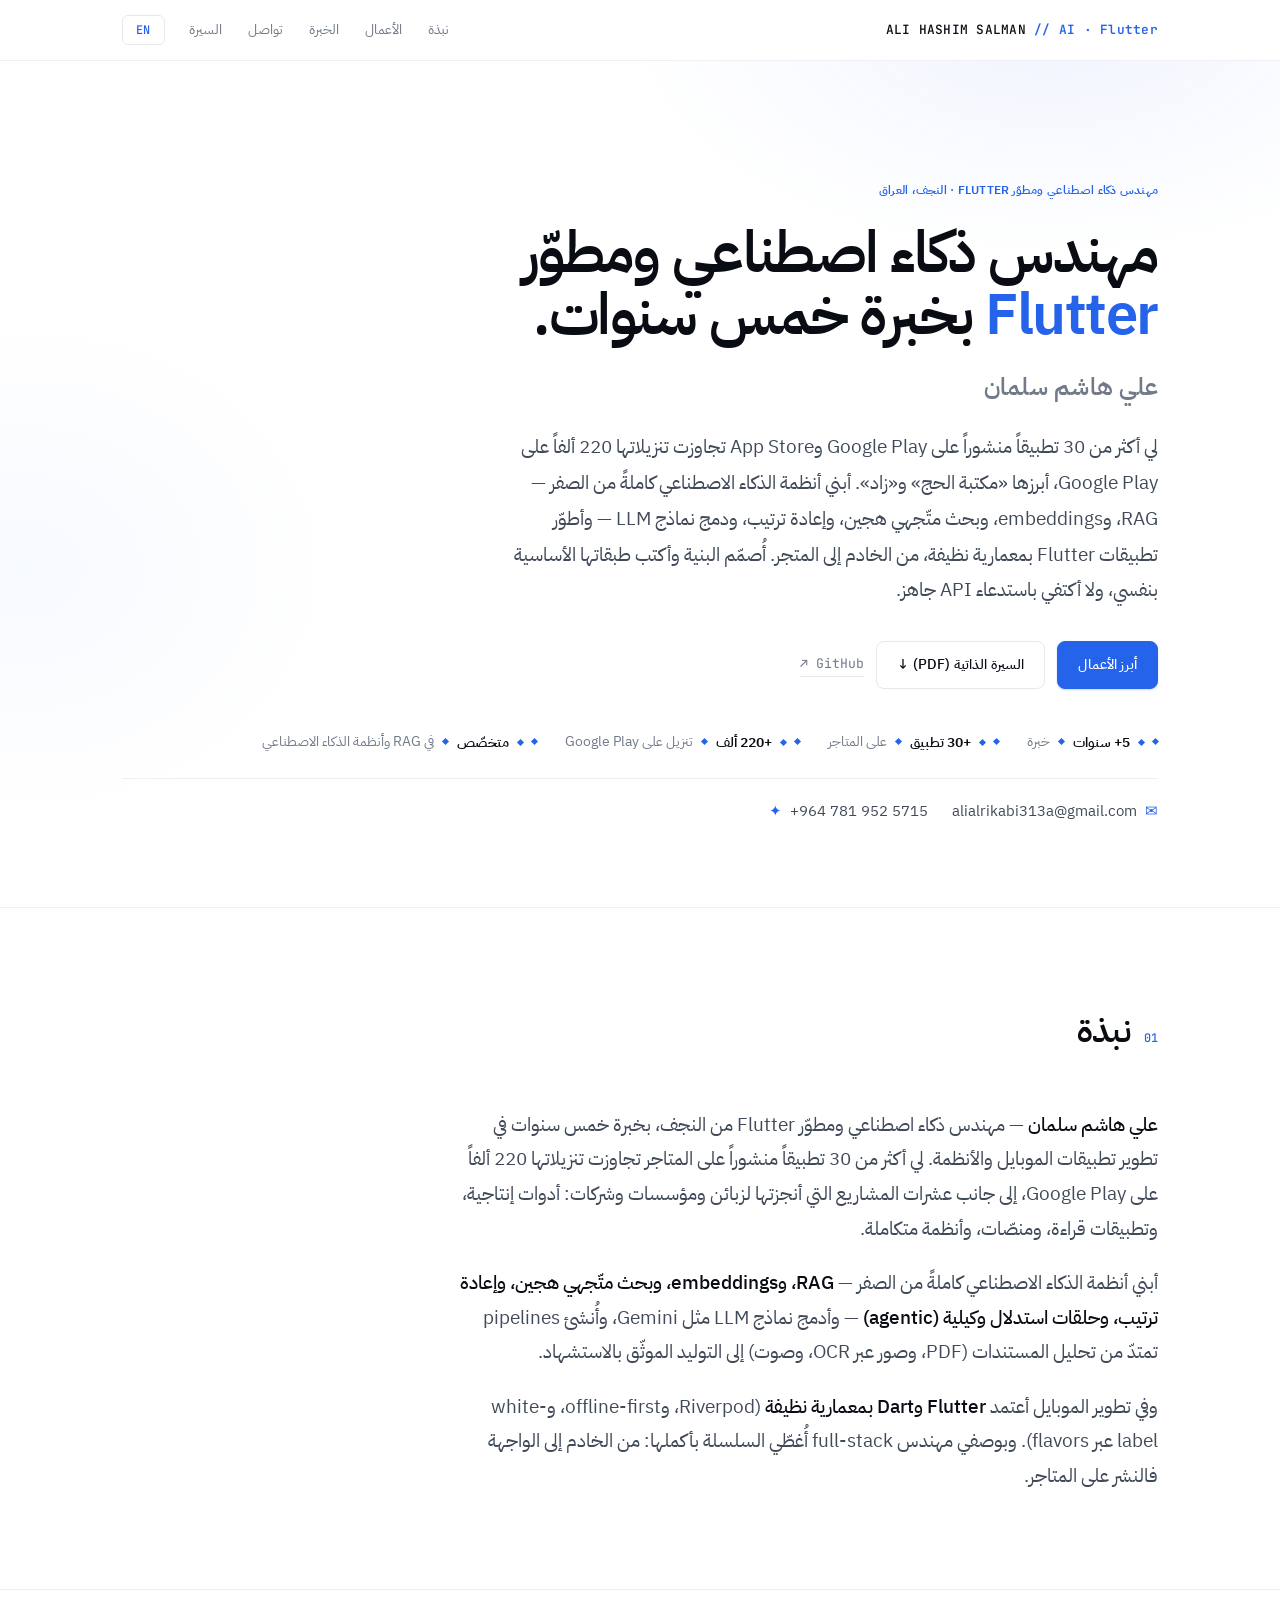
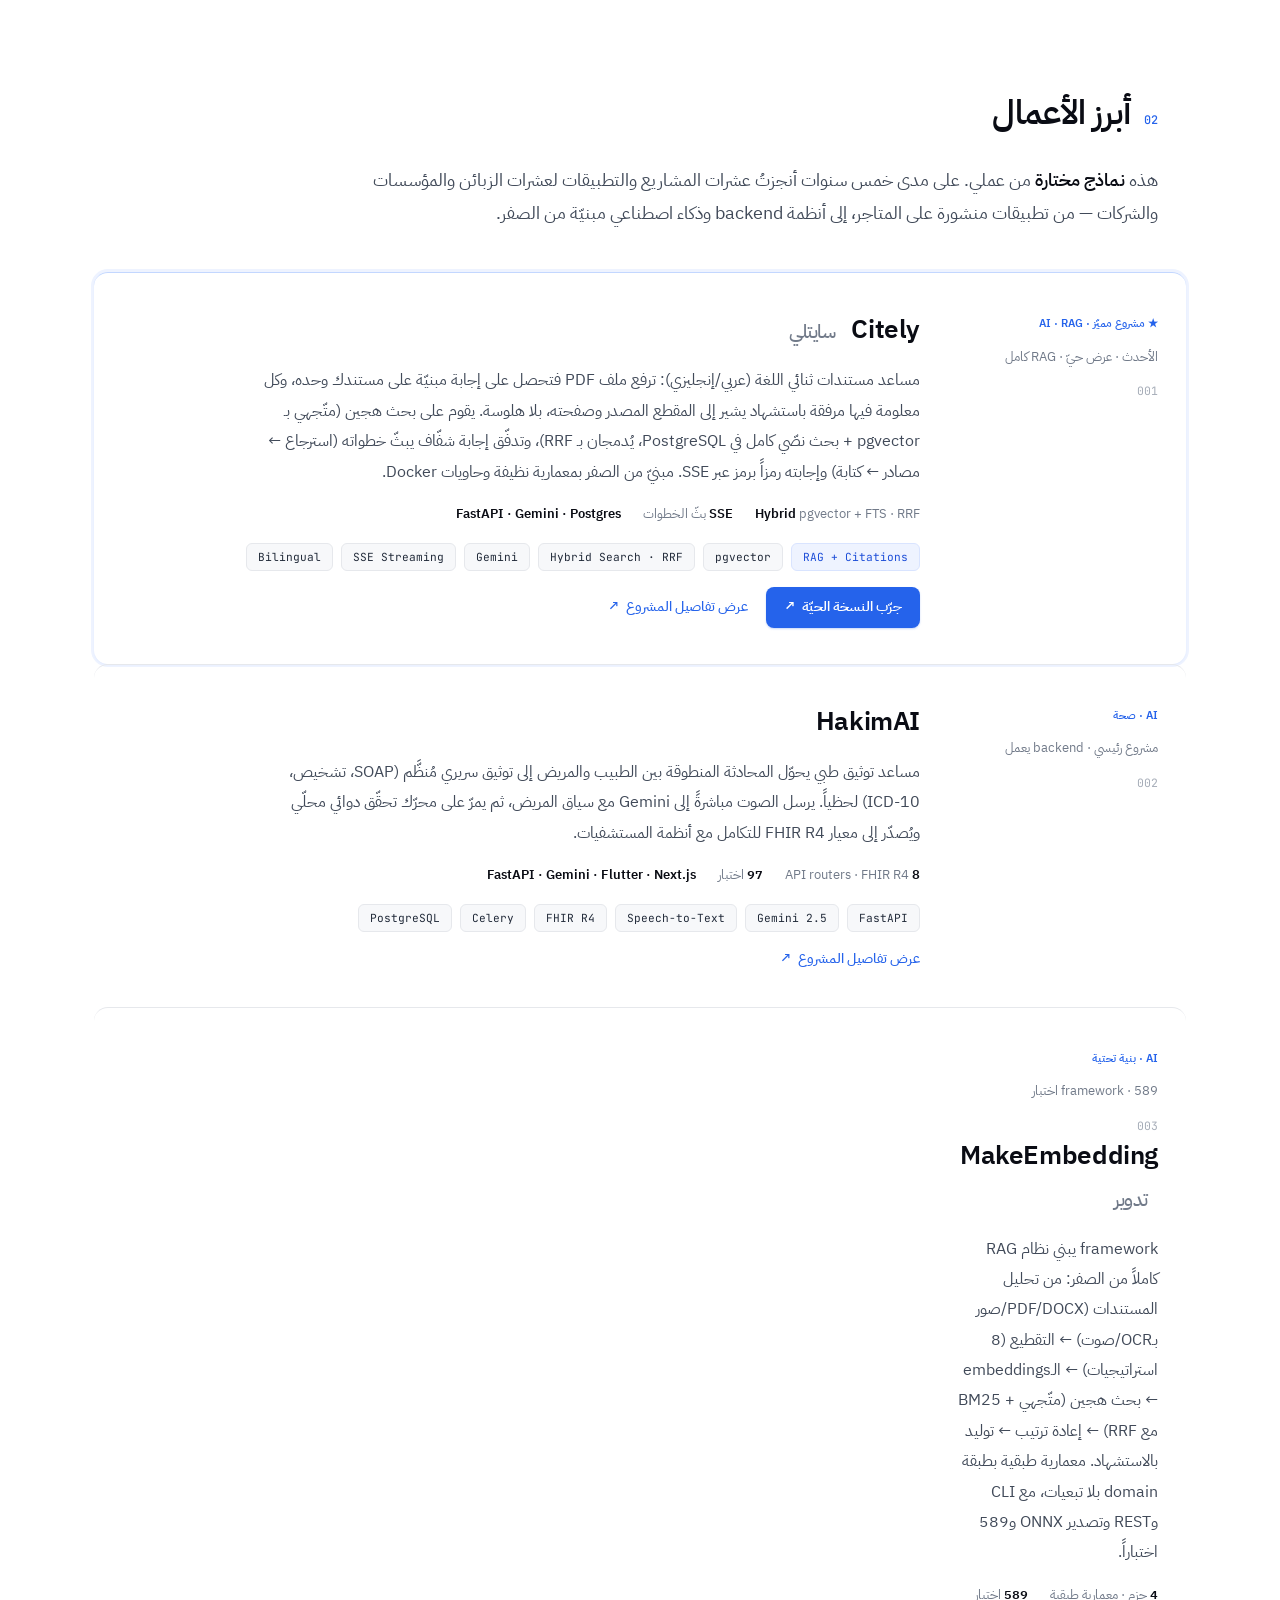
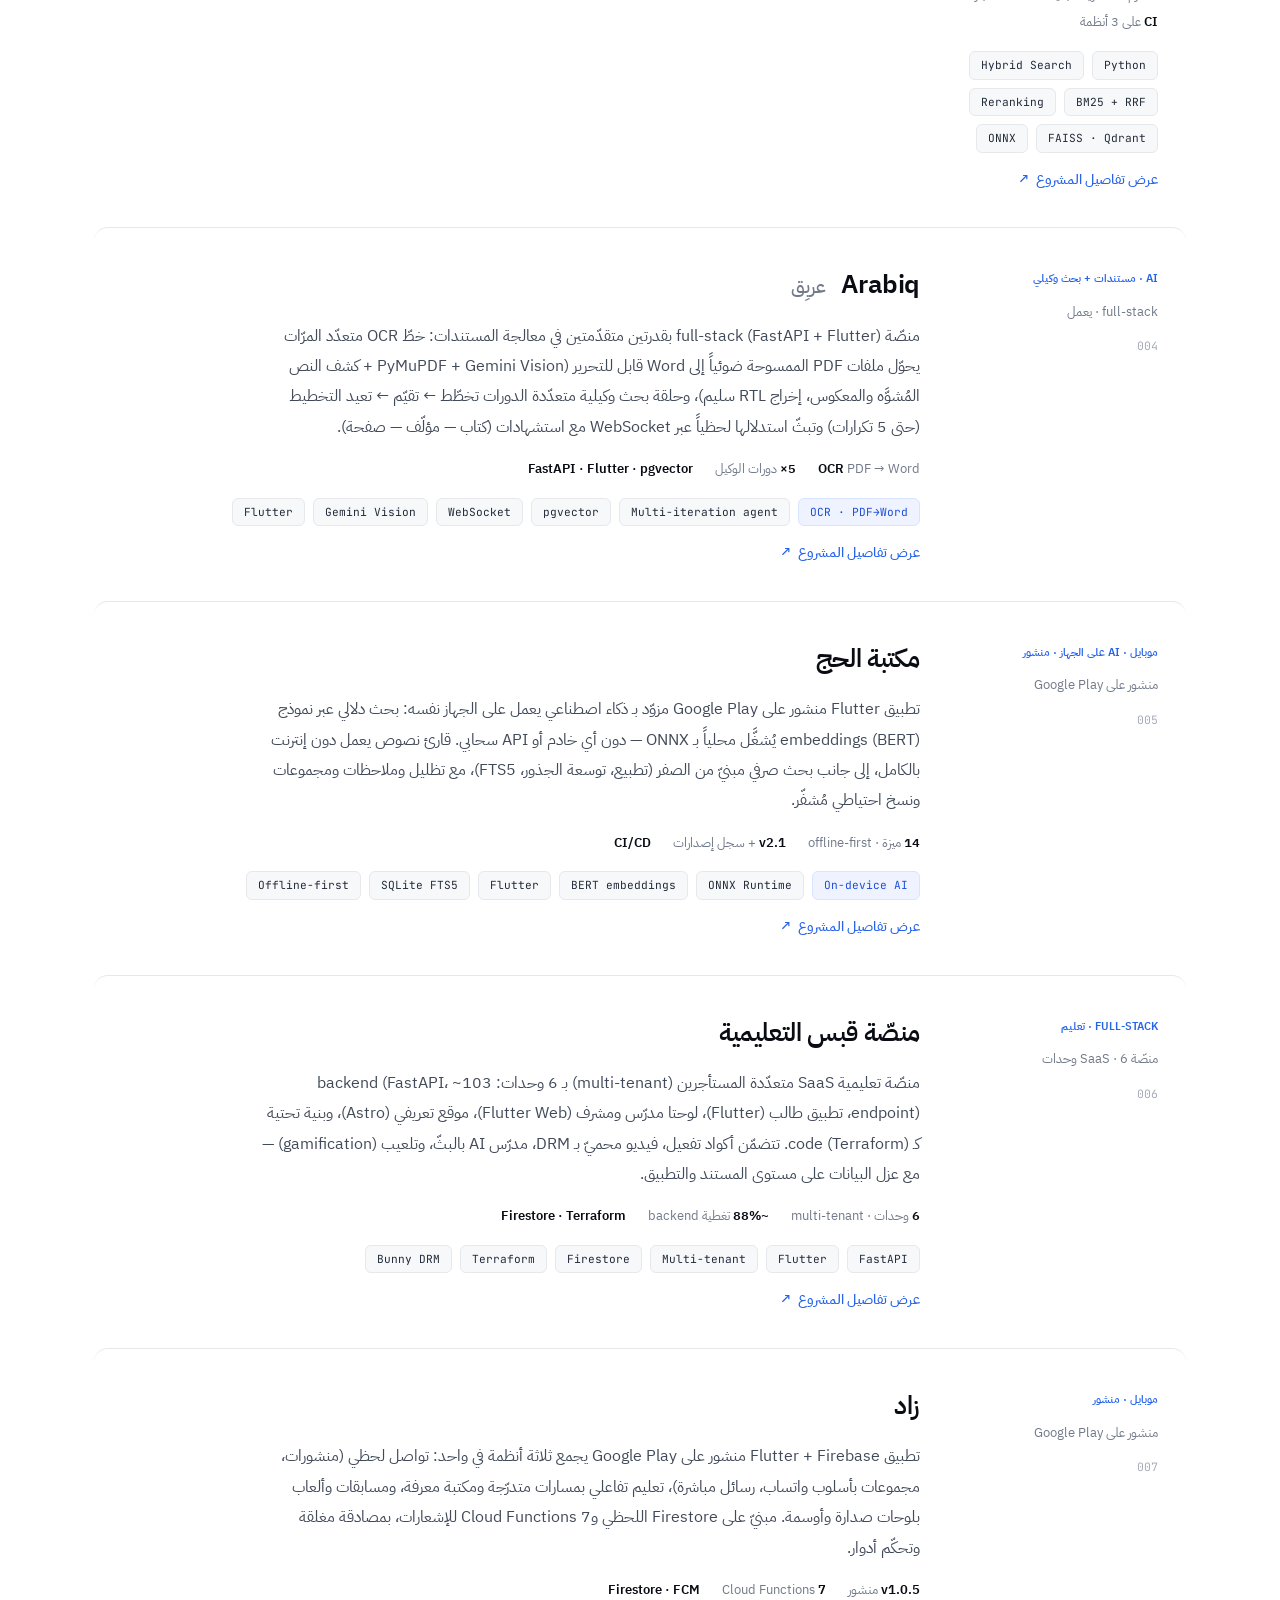
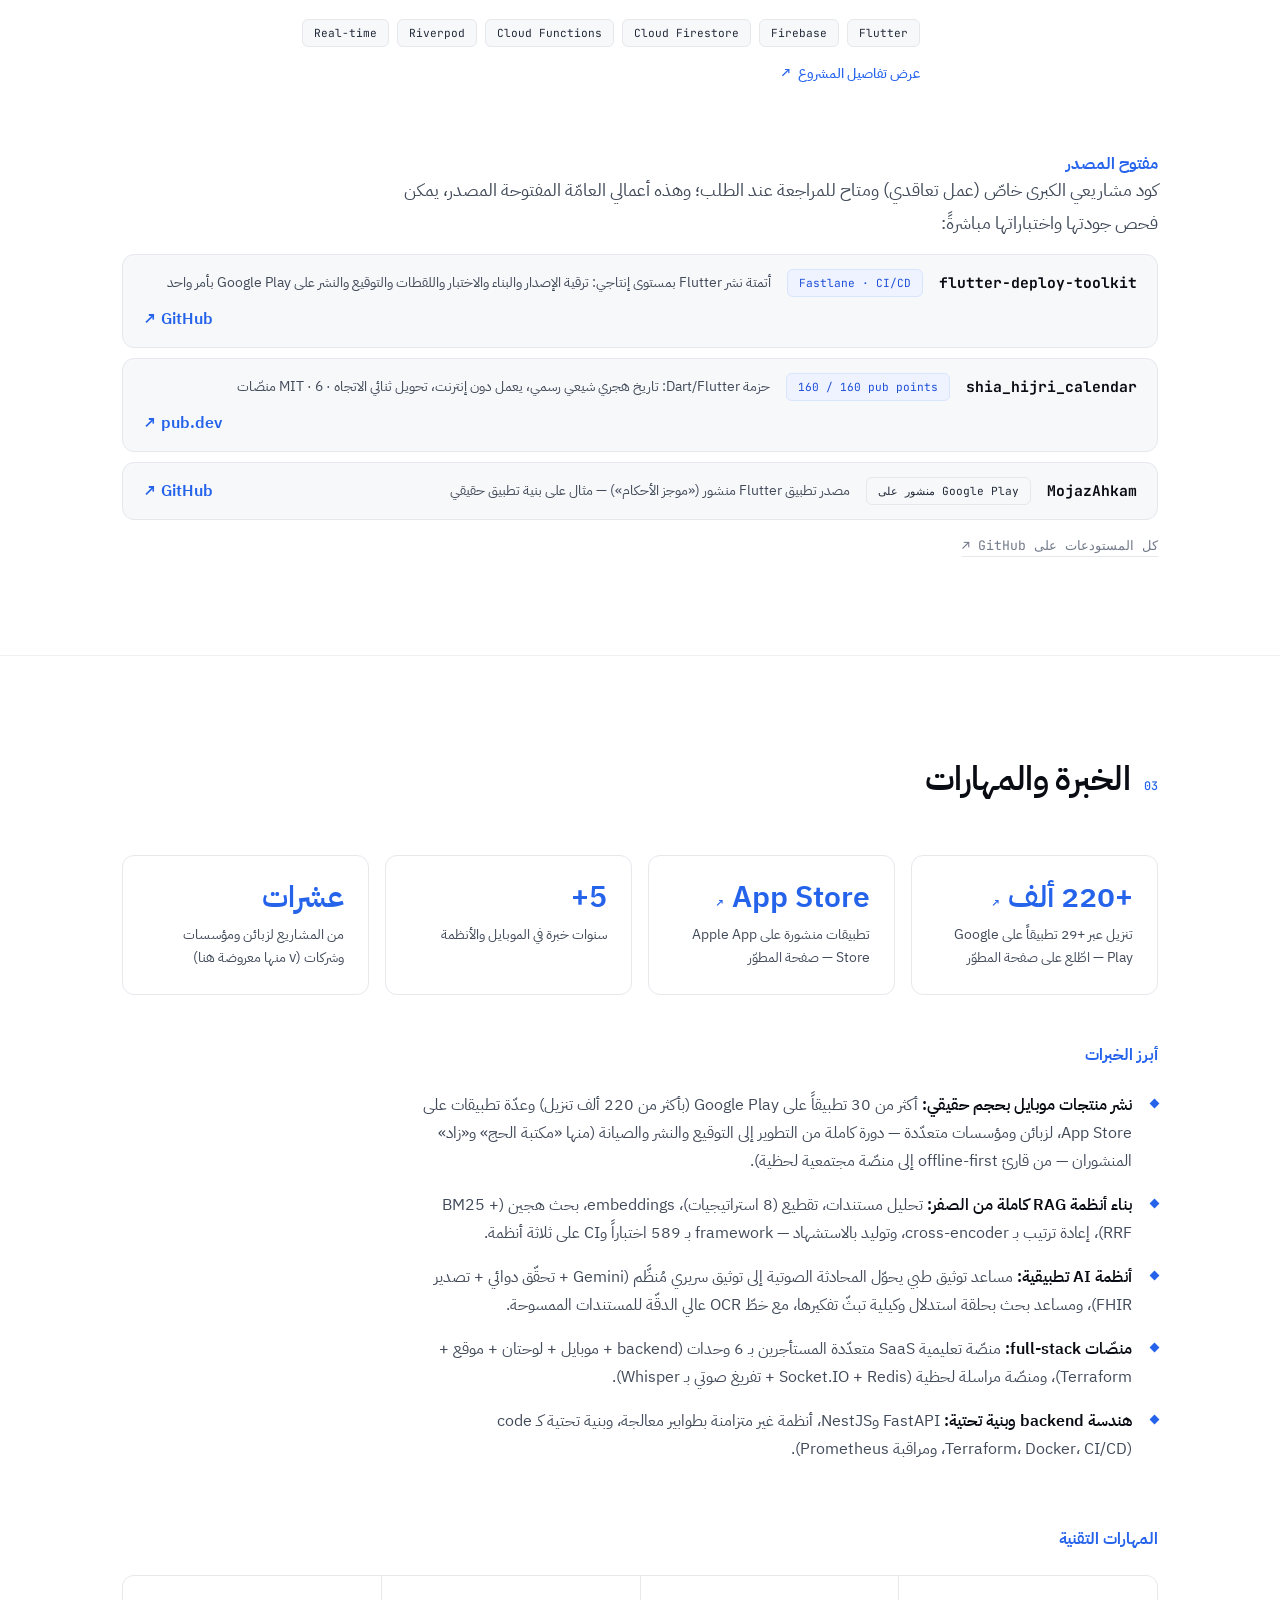
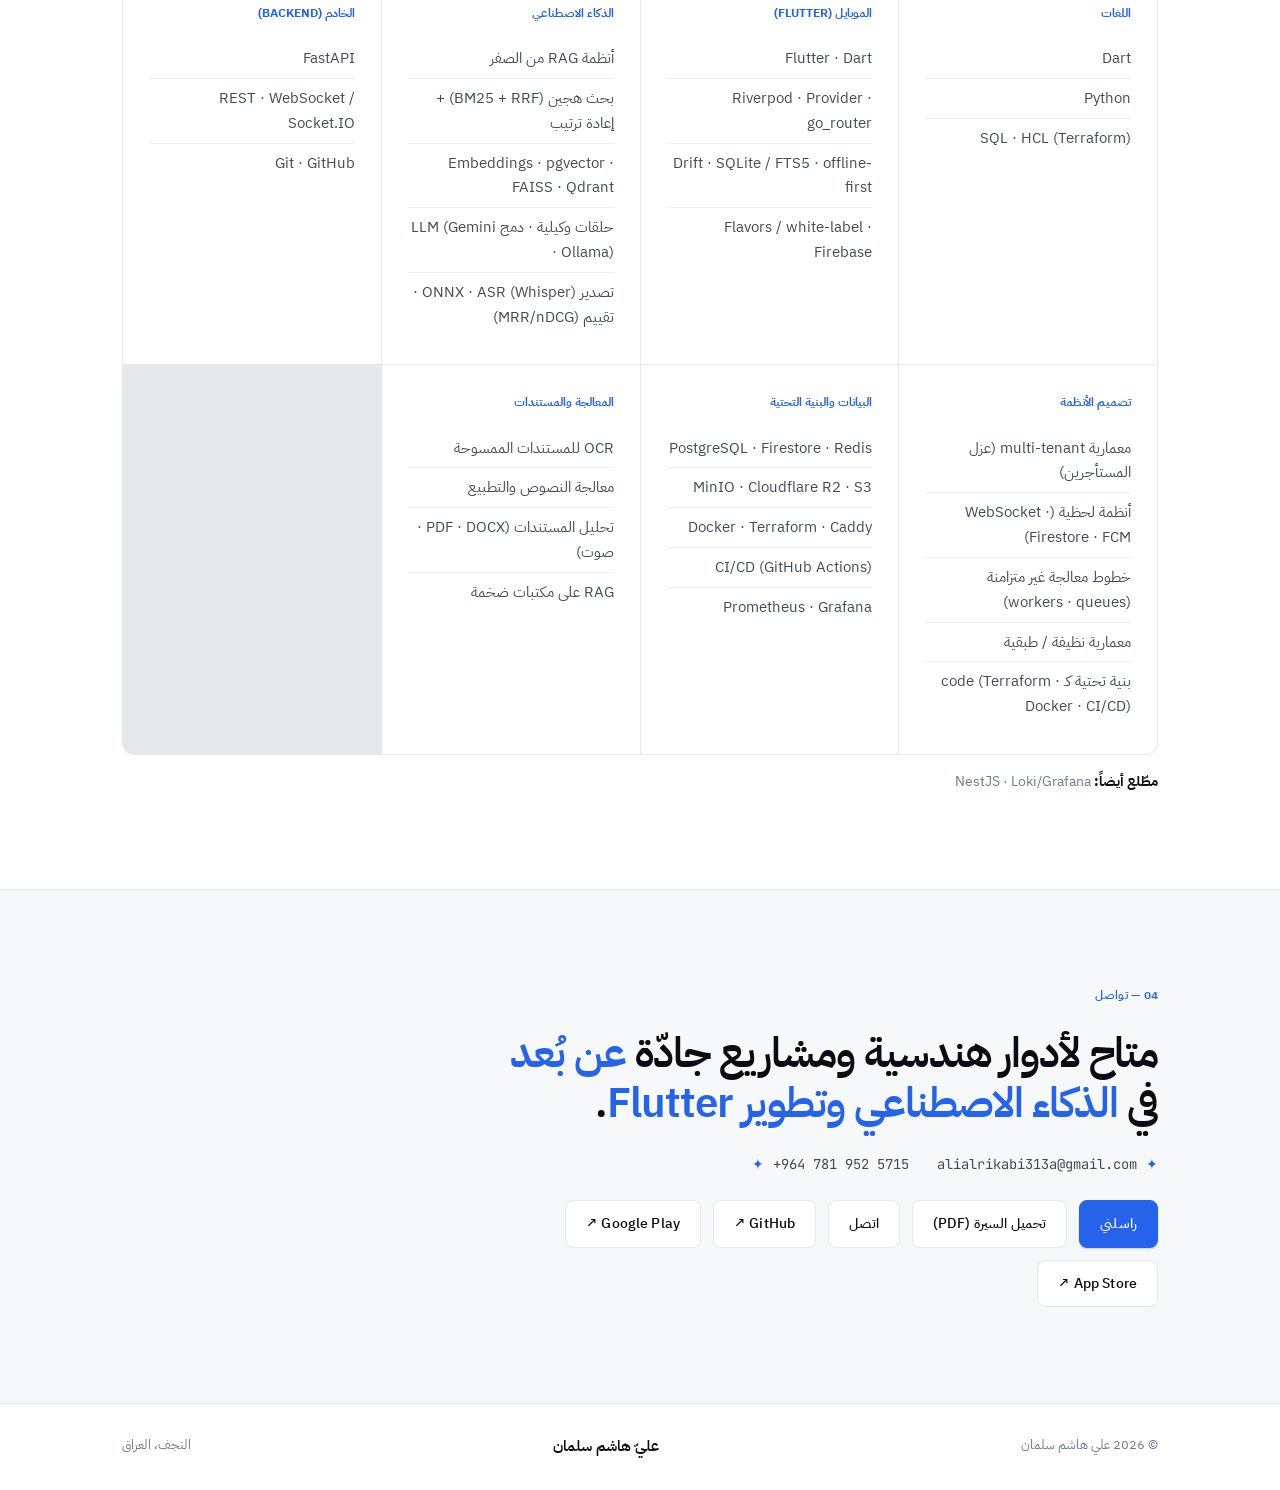
==== commit 579ad1fe: "CV education + availability; skills tiering; HakimAI safety framing - CV: add self-taught Education " ====
--- a/index.html
+++ b/index.html
@@ -360,7 +360,7 @@
       <div class="skill">
         <h4><span class="t-ar">الخادم (Backend)</span><span class="t-en">Backend</span></h4>
         <ul>
-          <li>FastAPI · NestJS</li>
+          <li>FastAPI</li>
           <li><span class="t-ar">REST · WebSocket / Socket.IO</span><span class="t-en">REST · WebSocket / Socket.IO</span></li>
           <li>Git · GitHub</li>
         </ul>
@@ -382,7 +382,7 @@
           <li>MinIO · Cloudflare R2 · S3</li>
           <li>Docker · Terraform · Caddy</li>
           <li><span class="t-ar">CI/CD (GitHub Actions)</span><span class="t-en">CI/CD (GitHub Actions)</span></li>
-          <li>Prometheus · Grafana · Loki</li>
+          <li>Prometheus · Grafana</li>
         </ul>
       </div>
       <div class="skill">
@@ -395,6 +395,7 @@
         </ul>
       </div>
     </div>
+    <p class="reveal" style="margin-top:16px;font-size:.85rem;color:var(--muted)"><span class="t-ar"><b style="color:var(--ink)">مطّلع أيضاً:</b> NestJS · Loki/Grafana</span><span class="t-en"><b style="color:var(--ink)">Also familiar:</b> NestJS · Loki/Grafana</span></p>
   </div>
 </section>
 
@@ -403,8 +404,8 @@
     <div class="contact-wrap reveal">
       <span class="eyebrow"><span class="t-ar">04 — تواصل</span><span class="t-en">04 — Contact</span></span>
       <h2>
-        <span class="t-ar">متاح لأدوار هندسية ومشاريع جادّة في <span class="hl">الذكاء الاصطناعي وتطوير Flutter</span>.</span>
-        <span class="t-en">Open to engineering roles and serious projects in <span class="hl">AI and Flutter development</span>.</span>
+        <span class="t-ar">متاح لأدوار هندسية ومشاريع جادّة <span class="hl">عن بُعد</span> في <span class="hl">الذكاء الاصطناعي وتطوير Flutter</span>.</span>
+        <span class="t-en">Open to <span class="hl">remote</span> engineering roles and serious projects in <span class="hl">AI and Flutter development</span>.</span>
       </h2>
       <div class="contact-info">
         <a href="mailto:alialrikabi313a@gmail.com"><span class="ic">✦</span> alialrikabi313a@gmail.com</a>
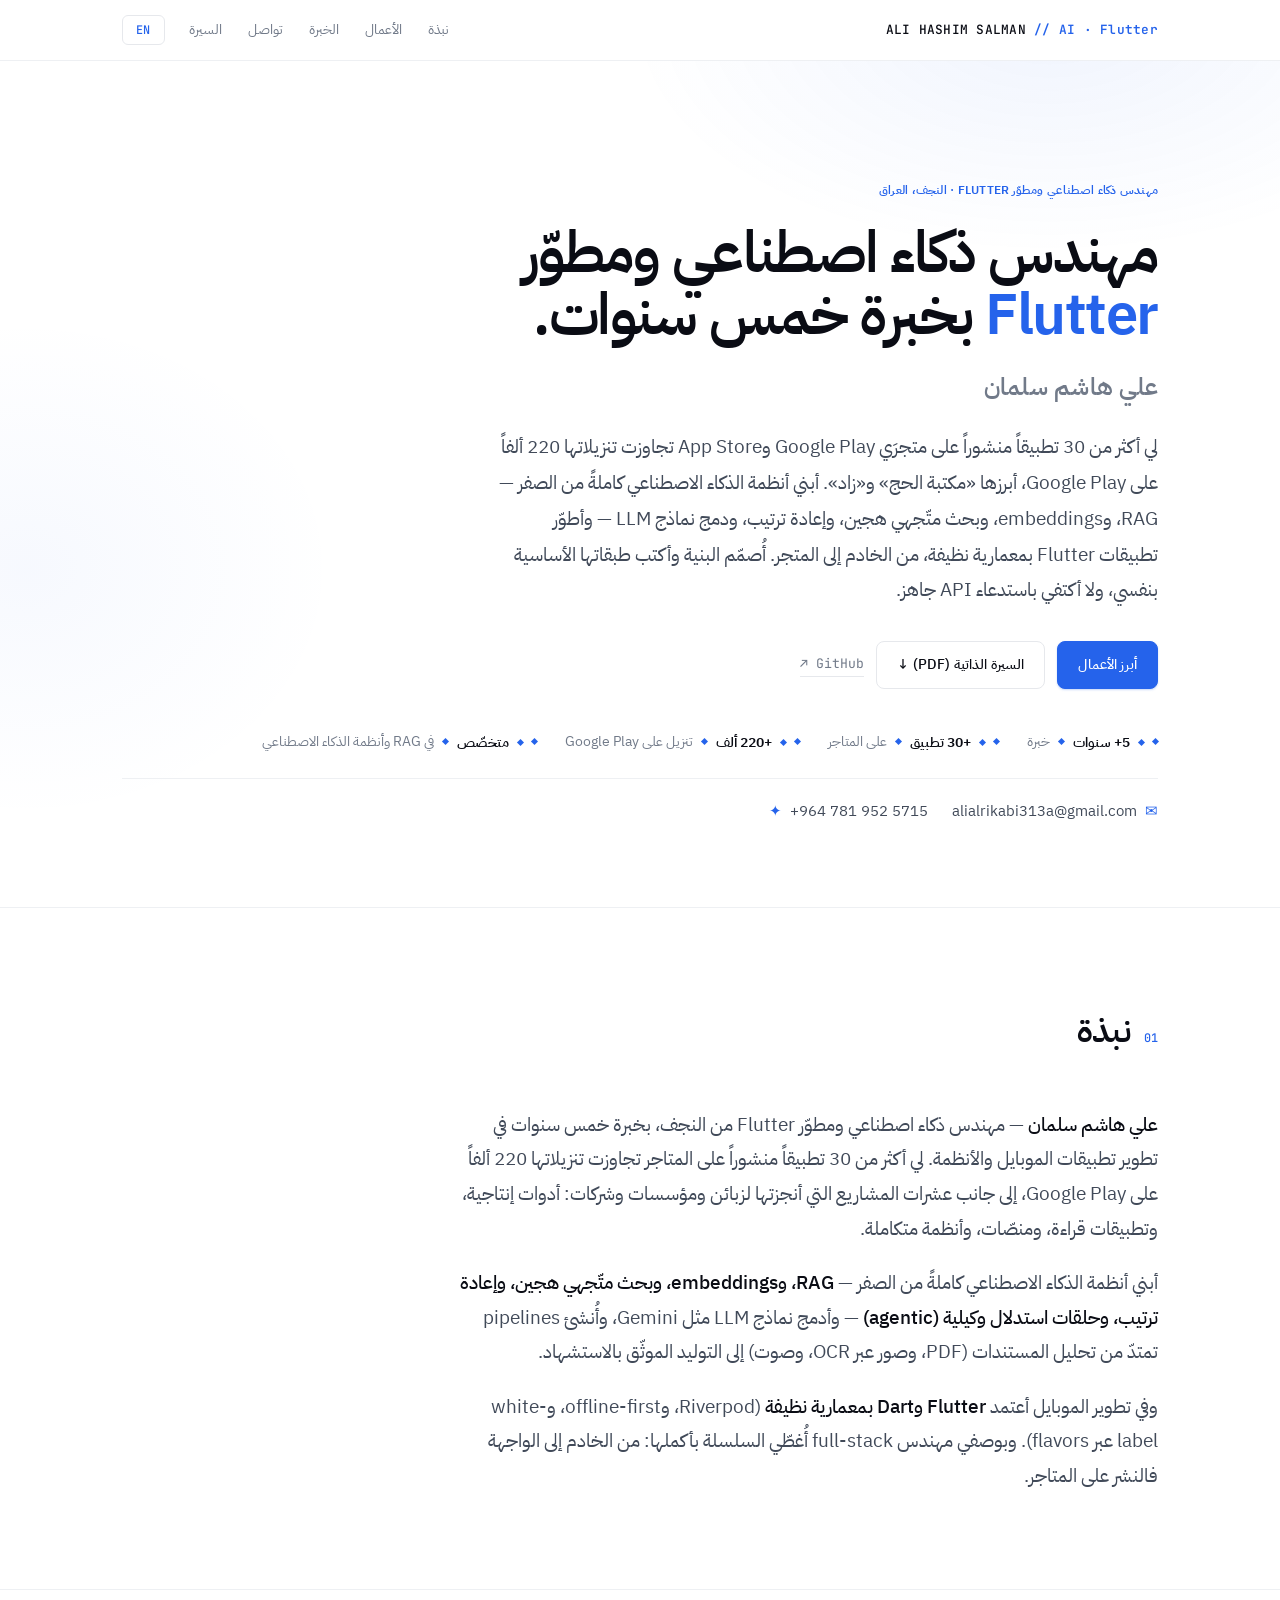
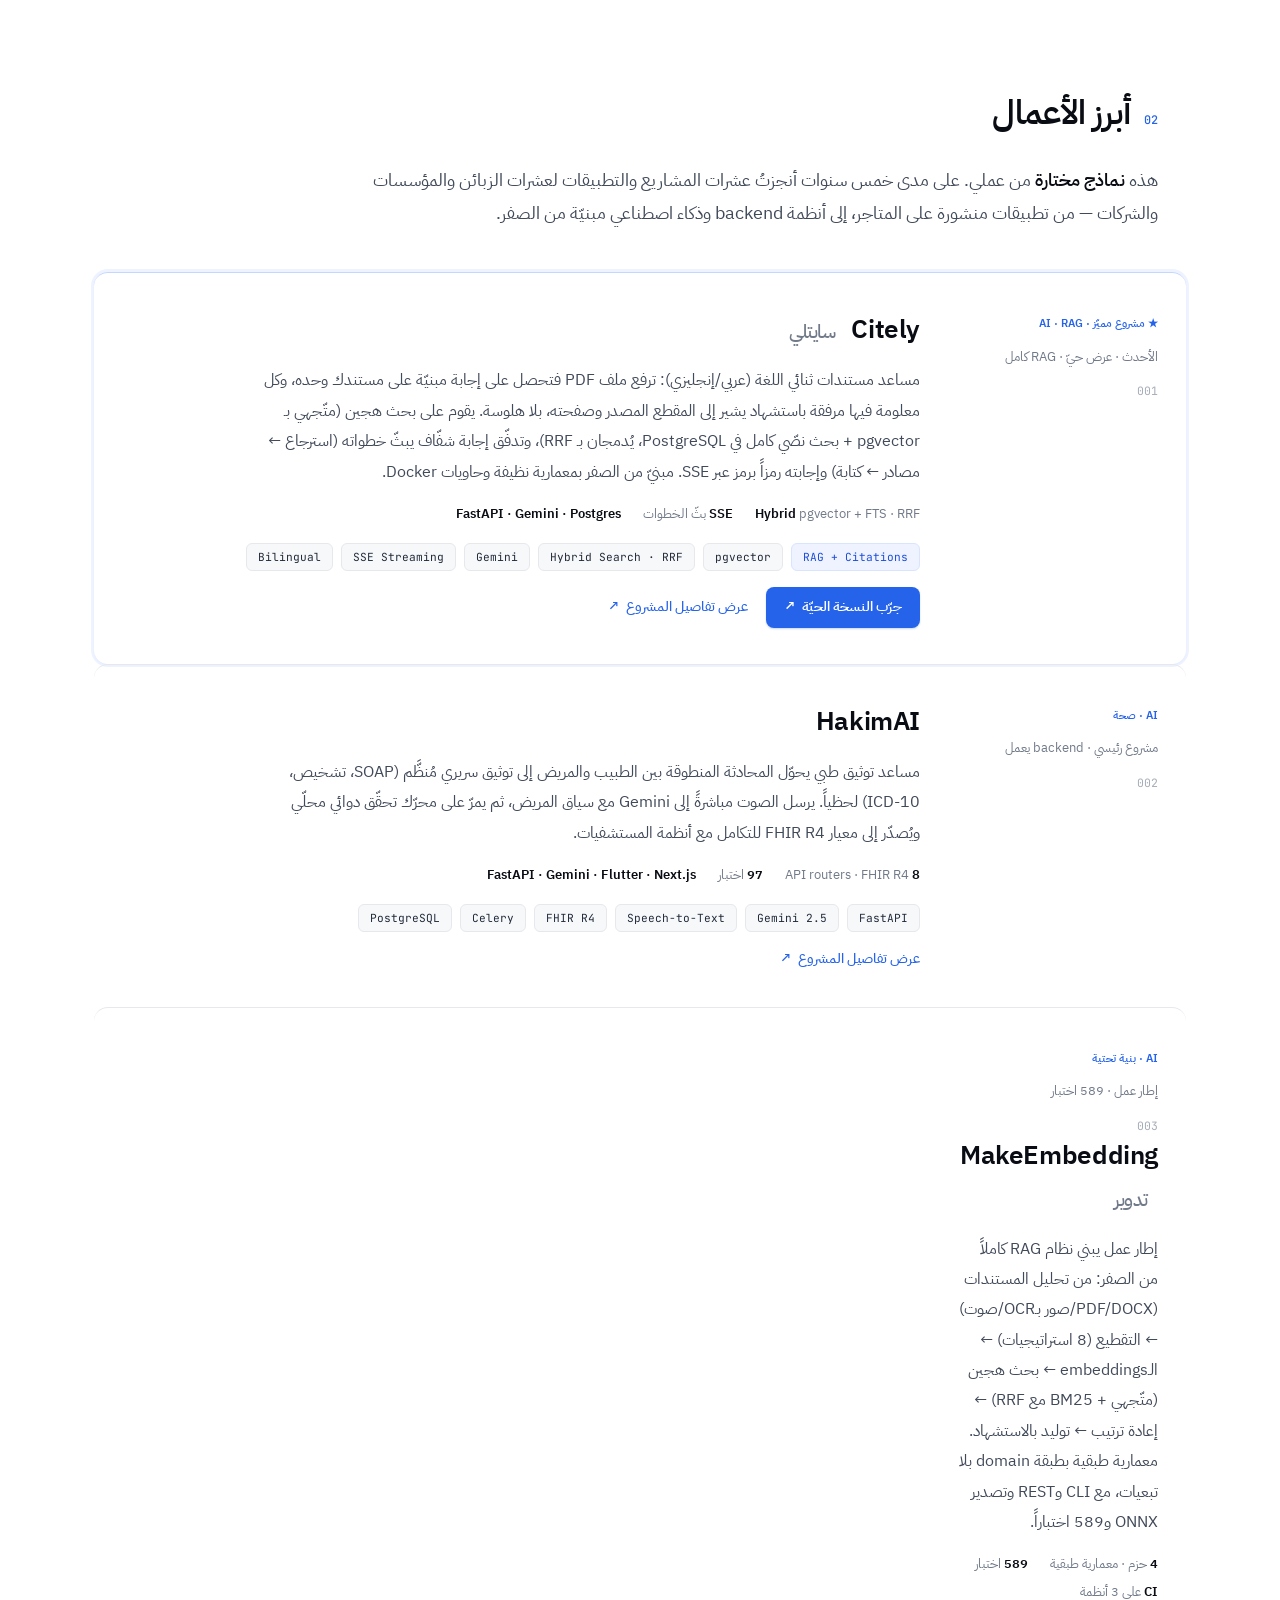
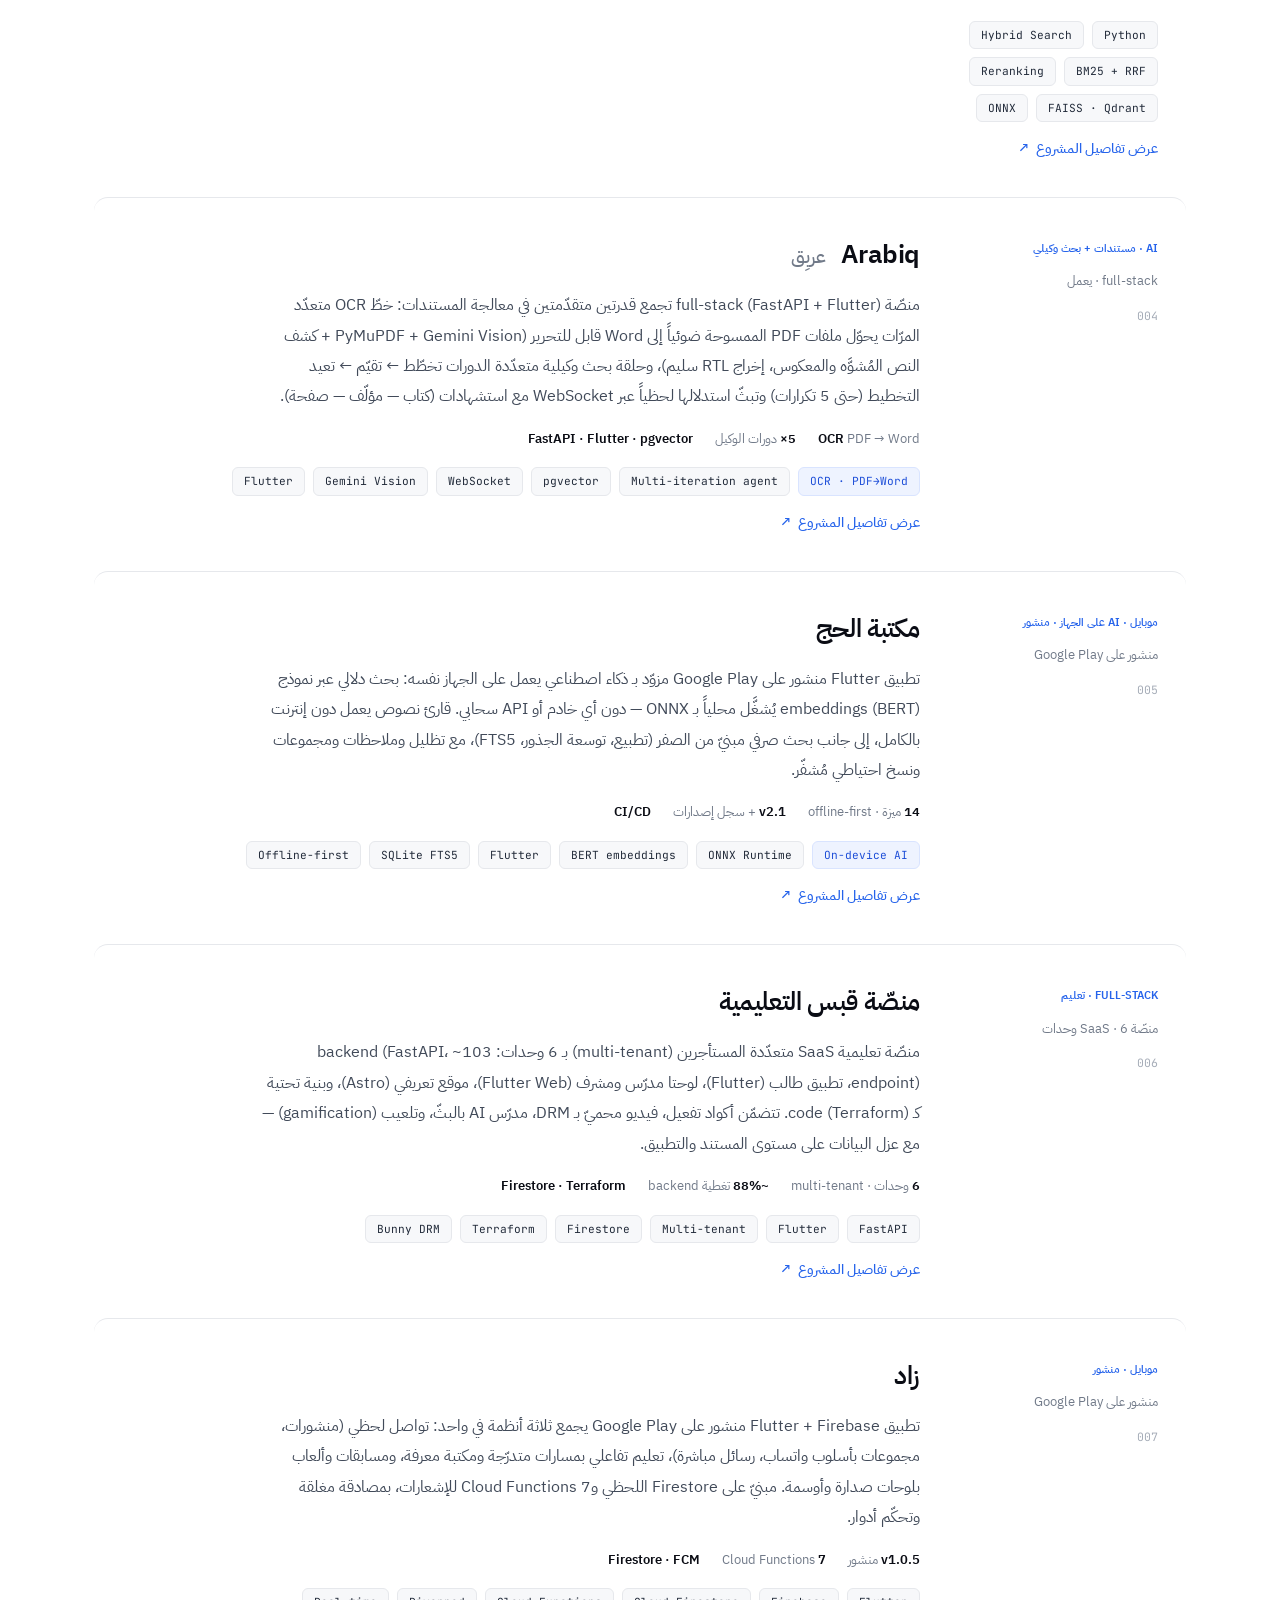
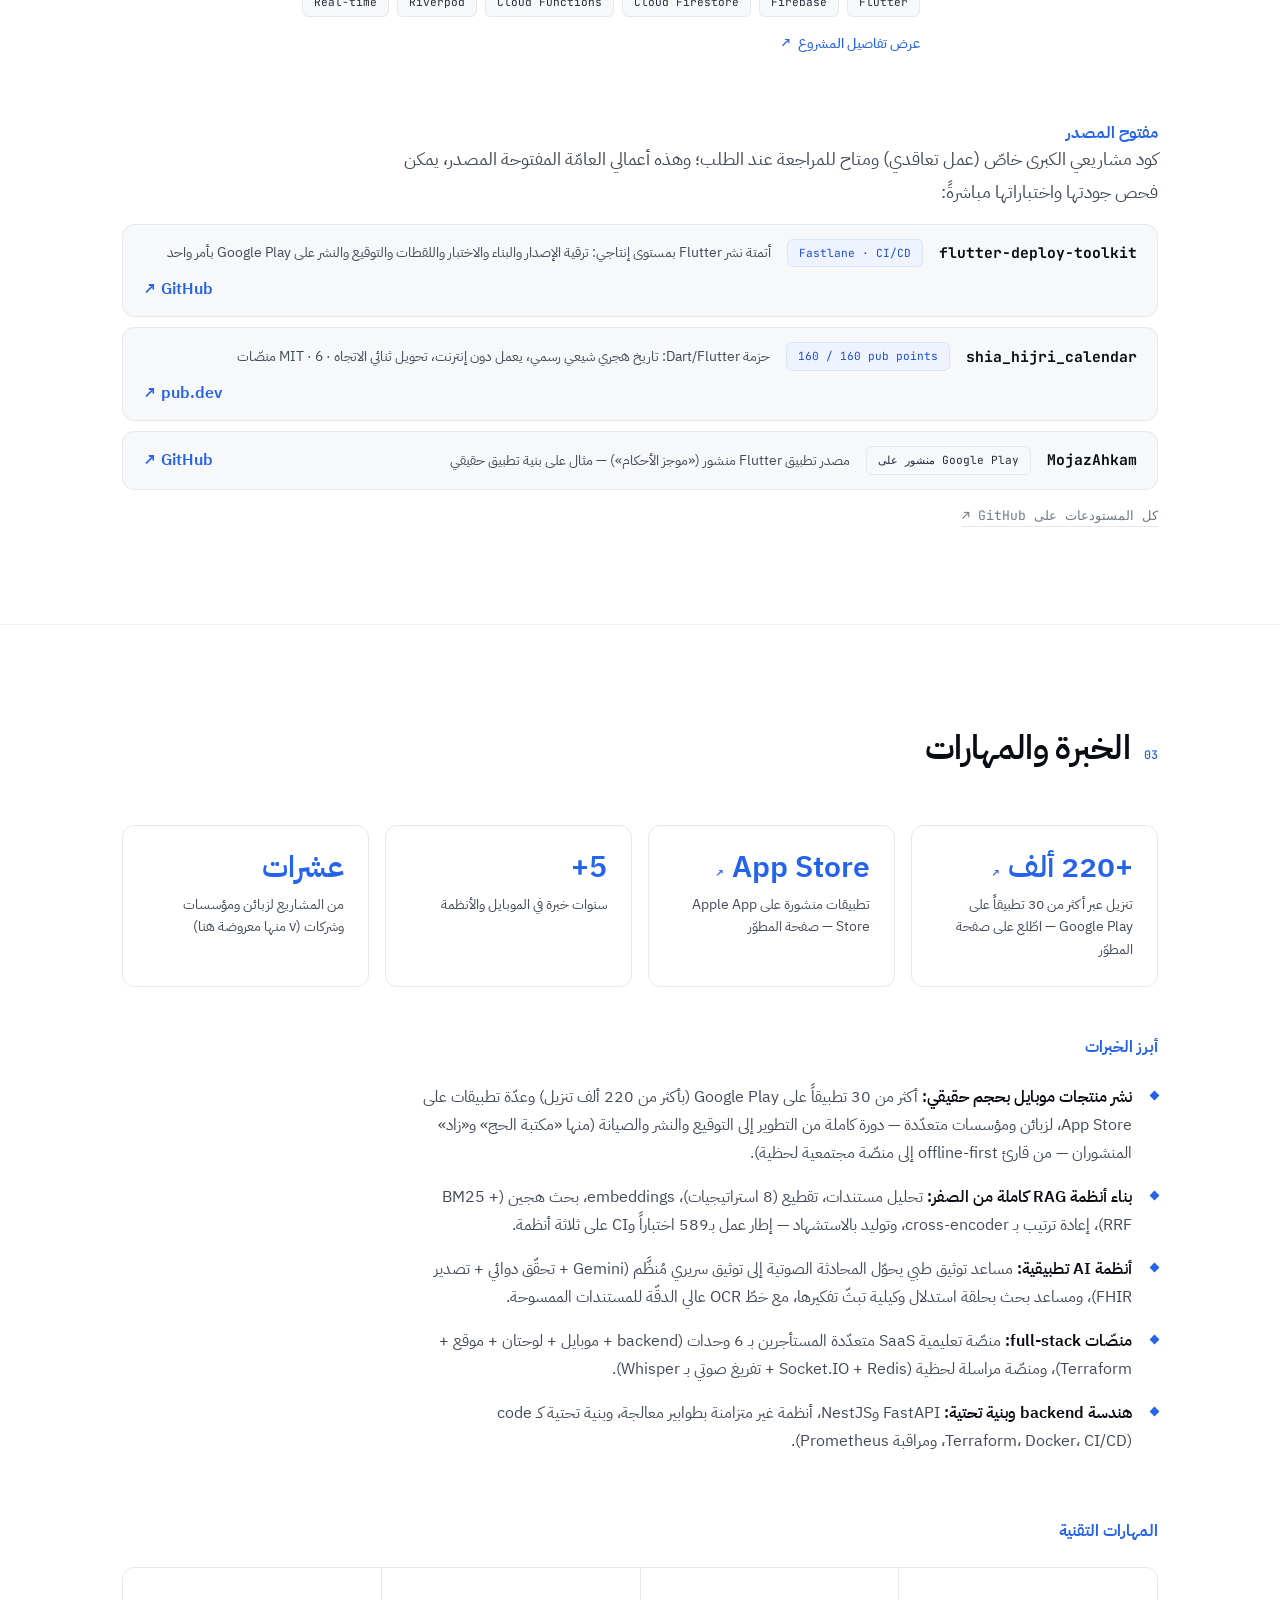
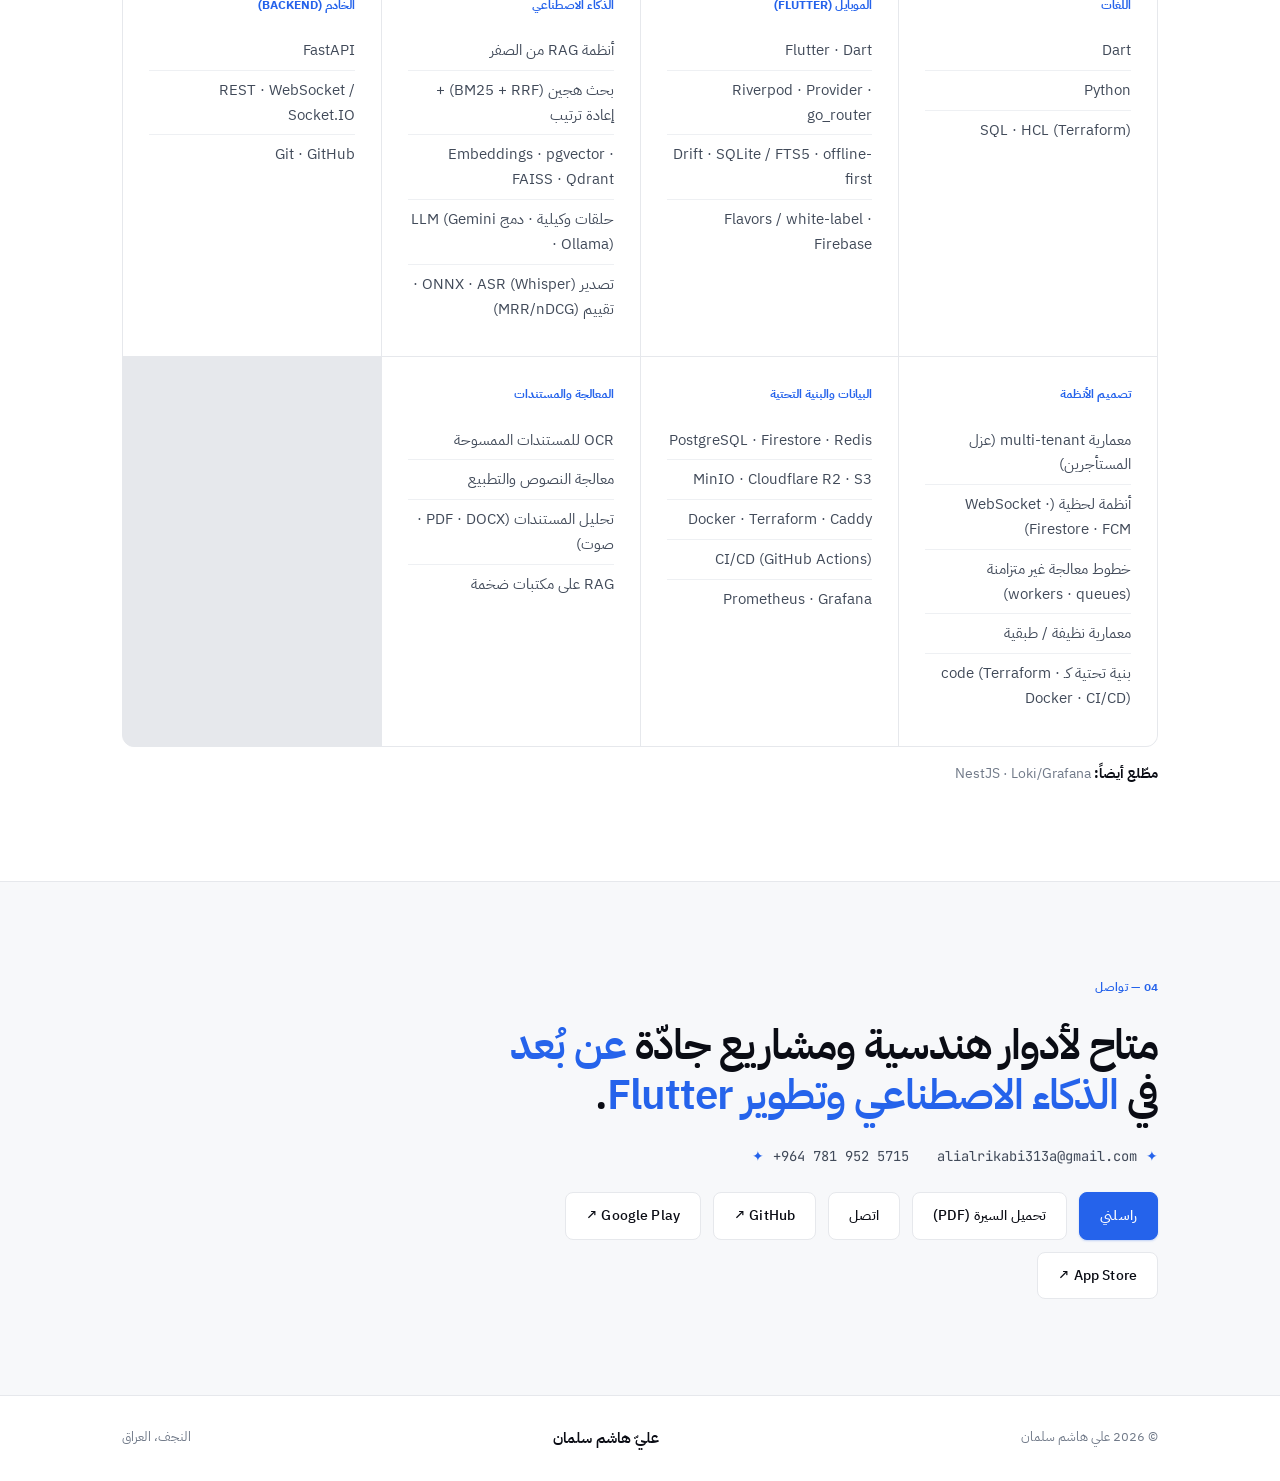
==== commit d721e2a1: "Round-2 review fixes: consistency & precision - Unify app count to 30+ (was 29+ in one spot); drop '" ====
--- a/index.html
+++ b/index.html
@@ -49,7 +49,7 @@
     </h1>
     <div class="arabic-name">علي هاشم سلمان</div>
     <p class="lede">
-      <span class="t-ar">لي أكثر من 30 تطبيقاً منشوراً على Google Play وApp Store تجاوزت تنزيلاتها 220 ألفاً على Google Play، أبرزها «مكتبة الحج» و«زاد». أبني أنظمة الذكاء الاصطناعي كاملةً من الصفر — RAG، وembeddings، وبحث متّجهي هجين، وإعادة ترتيب، ودمج نماذج LLM — وأطوّر تطبيقات Flutter بمعمارية نظيفة، من الخادم إلى المتجر. أُصمّم البنية وأكتب طبقاتها الأساسية بنفسي، ولا أكتفي باستدعاء API جاهز.</span>
+      <span class="t-ar">لي أكثر من 30 تطبيقاً منشوراً على متجرَي Google Play وApp Store تجاوزت تنزيلاتها 220 ألفاً على Google Play، أبرزها «مكتبة الحج» و«زاد». أبني أنظمة الذكاء الاصطناعي كاملةً من الصفر — RAG، وembeddings، وبحث متّجهي هجين، وإعادة ترتيب، ودمج نماذج LLM — وأطوّر تطبيقات Flutter بمعمارية نظيفة، من الخادم إلى المتجر. أُصمّم البنية وأكتب طبقاتها الأساسية بنفسي، ولا أكتفي باستدعاء API جاهز.</span>
       <span class="t-en">I've published 30+ apps on Google Play and the App Store — 220K+ installs on Google Play — with flagships like Hajj Library and Zaad. I build complete AI systems from scratch — RAG, embeddings, hybrid vector search, reranking, and LLM integration — and Flutter apps with clean architecture, from backend to store. I architect the system and build its core layers myself, rather than just wiring up a ready-made API.</span>
     </p>
     <div class="cta-row">
@@ -80,7 +80,7 @@
       </p>
       <p>
         <span class="t-ar">أبني أنظمة الذكاء الاصطناعي كاملةً من الصفر — <span class="em">RAG، وembeddings، وبحث متّجهي هجين، وإعادة ترتيب، وحلقات استدلال وكيلية (agentic)</span> — وأدمج نماذج LLM مثل Gemini، وأُنشئ pipelines تمتدّ من تحليل المستندات (PDF، وصور عبر OCR، وصوت) إلى التوليد الموثّق بالاستشهاد.</span>
-        <span class="t-en">I master building complete AI systems from scratch — <span class="em">RAG, embeddings, hybrid vector search, reranking, and agentic reasoning loops</span> — integrating LLMs like Gemini, and building pipelines from document parsing (PDF, OCR images, audio) to cited generation.</span>
+        <span class="t-en">I build complete AI systems from scratch — <span class="em">RAG, embeddings, hybrid vector search, reranking, and agentic reasoning loops</span> — integrating LLMs like Gemini, and building pipelines from document parsing (PDF, OCR images, audio) to cited generation.</span>
       </p>
       <p>
         <span class="t-ar">وفي تطوير الموبايل أعتمد <span class="em">Flutter وDart بمعمارية نظيفة</span> (Riverpod، وoffline-first، وwhite-label عبر flavors). وبوصفي مهندس full-stack أُغطّي السلسلة بأكملها: من الخادم إلى الواجهة فالنشر على المتاجر.</span>
@@ -148,12 +148,12 @@
     <article class="project reveal">
       <div class="p-meta">
         <span class="domain"><span class="t-ar">AI · بنية تحتية</span><span class="t-en">AI · Infrastructure</span></span>
-        <span class="status"><span class="t-ar">framework · 589 اختبار</span><span class="t-en">Framework · 589 tests</span></span>
+        <span class="status"><span class="t-ar">إطار عمل · 589 اختبار</span><span class="t-en">Framework · 589 tests</span></span>
         <span class="idx">003</span>
       <div class="p-body">
         <h3>MakeEmbedding <span class="accent">تدوير</span></h3>
         <p class="desc">
-          <span class="t-ar">framework يبني نظام RAG كاملاً من الصفر: من تحليل المستندات (PDF/DOCX/صور بـOCR/صوت) ← التقطيع (8 استراتيجيات) ← الـembeddings ← بحث هجين (متّجهي + BM25 مع RRF) ← إعادة ترتيب ← توليد بالاستشهاد. معمارية طبقية بطبقة domain بلا تبعيات، مع CLI وREST وتصدير ONNX و589 اختباراً.</span>
+          <span class="t-ar">إطار عمل يبني نظام RAG كاملاً من الصفر: من تحليل المستندات (PDF/DOCX/صور بـOCR/صوت) ← التقطيع (8 استراتيجيات) ← الـembeddings ← بحث هجين (متّجهي + BM25 مع RRF) ← إعادة ترتيب ← توليد بالاستشهاد. معمارية طبقية بطبقة domain بلا تبعيات، مع CLI وREST وتصدير ONNX و589 اختباراً.</span>
           <span class="t-en">A framework that builds a complete RAG system from scratch: document parsing (PDF/DOCX/OCR/audio) → chunking (8 strategies) → embeddings → hybrid search (vector + BM25 via RRF) → reranking → cited generation. Layered architecture with a dependency-free domain core, plus CLI, REST, ONNX export, and 589 tests.</span>
         </p>
         <div class="p-metrics">
@@ -176,7 +176,7 @@
       <div class="p-body">
         <h3>Arabiq <span class="accent">عربِق</span></h3>
         <p class="desc">
-          <span class="t-ar">منصّة full-stack (FastAPI + Flutter) بقدرتين متقدّمتين في معالجة المستندات: <span class="em">خطّ OCR متعدّد المرّات</span> يحوّل ملفات PDF الممسوحة ضوئياً إلى Word قابل للتحرير (PyMuPDF + Gemini Vision + كشف النص المُشوَّه والمعكوس، إخراج RTL سليم)، و<span class="em">حلقة بحث وكيلية متعدّدة الدورات</span> تخطّط ← تقيّم ← تعيد التخطيط (حتى 5 تكرارات) وتبثّ استدلالها لحظياً عبر WebSocket مع استشهادات (كتاب — مؤلّف — صفحة).</span>
+          <span class="t-ar">منصّة full-stack (FastAPI + Flutter) تجمع قدرتين متقدّمتين في معالجة المستندات: <span class="em">خطّ OCR متعدّد المرّات</span> يحوّل ملفات PDF الممسوحة ضوئياً إلى Word قابل للتحرير (PyMuPDF + Gemini Vision + كشف النص المُشوَّه والمعكوس، إخراج RTL سليم)، و<span class="em">حلقة بحث وكيلية متعدّدة الدورات</span> تخطّط ← تقيّم ← تعيد التخطيط (حتى 5 تكرارات) وتبثّ استدلالها لحظياً عبر WebSocket مع استشهادات (كتاب — مؤلّف — صفحة).</span>
           <span class="t-en">A full-stack platform (FastAPI + Flutter) with two advanced document capabilities: a <span class="em">multi-pass OCR pipeline</span> that converts scanned PDFs to editable Word (PyMuPDF + Gemini Vision + garbled/mirrored-text correction, proper RTL output), and a <span class="em">multi-iteration agentic search loop</span> that plans → evaluates → re-plans (up to 5 iterations), streaming its reasoning live over WebSocket with citations (book — author — page).</span>
         </p>
         <div class="p-metrics">
@@ -299,7 +299,7 @@
     <div class="pubs reveal">
       <a class="pub" href="https://play.google.com/store/apps/developer?id=Ali+Al-rikabi313" target="_blank" rel="noopener">
         <div class="big"><span class="t-ar">+220 ألف</span><span class="t-en">220K+</span> <span style="font-size:.7rem;color:var(--accent)">↗</span></div>
-        <div class="lbl"><span class="t-ar">تنزيل عبر +29 تطبيقاً على Google Play — اطّلع على صفحة المطوّر</span><span class="t-en">installs across 29+ apps on Google Play — view developer page</span></div>
+        <div class="lbl"><span class="t-ar">تنزيل عبر أكثر من 30 تطبيقاً على Google Play — اطّلع على صفحة المطوّر</span><span class="t-en">installs across 30+ apps on Google Play — view developer page</span></div>
       </a>
       <a class="pub" href="https://apps.apple.com/us/developer/ali-hashim-salman/id1829770951" target="_blank" rel="noopener">
         <div class="big">App Store <span style="font-size:.7rem;color:var(--accent)">↗</span></div>
@@ -320,7 +320,7 @@
       <p class="sub-h"><span class="t-ar">أبرز الخبرات</span><span class="t-en">Experience highlights</span></p>
       <ul class="bullets">
         <li><span class="t-ar"><b>نشر منتجات موبايل بحجم حقيقي:</b> أكثر من 30 تطبيقاً على Google Play (بأكثر من 220 ألف تنزيل) وعدّة تطبيقات على App Store، لزبائن ومؤسسات متعدّدة — دورة كاملة من التطوير إلى التوقيع والنشر والصيانة (منها «مكتبة الحج» و«زاد» المنشوران — من قارئ offline-first إلى منصّة مجتمعية لحظية).</span><span class="t-en"><b>Shipping mobile products at real scale:</b> 30+ apps on Google Play (220K+ installs) and several on the App Store, for multiple clients and institutions — the full cycle from development to signing, publishing, and maintenance (including "Hajj Library" and "Zaad," both published — from an offline-first reader to a real-time community platform).</span></li>
-        <li><span class="t-ar"><b>بناء أنظمة RAG كاملة من الصفر:</b> تحليل مستندات، تقطيع (8 استراتيجيات)، embeddings، بحث هجين (BM25 + RRF)، إعادة ترتيب بـ cross-encoder، وتوليد بالاستشهاد — framework بـ 589 اختباراً وCI على ثلاثة أنظمة.</span><span class="t-en"><b>Building complete RAG systems from scratch:</b> document parsing, chunking (8 strategies), embeddings, hybrid search (BM25 + RRF), cross-encoder reranking, and cited generation — a framework with 589 tests and CI across three OSes.</span></li>
+        <li><span class="t-ar"><b>بناء أنظمة RAG كاملة من الصفر:</b> تحليل مستندات، تقطيع (8 استراتيجيات)، embeddings، بحث هجين (BM25 + RRF)، إعادة ترتيب بـ cross-encoder، وتوليد بالاستشهاد — إطار عمل بـ589 اختباراً وCI على ثلاثة أنظمة.</span><span class="t-en"><b>Building complete RAG systems from scratch:</b> document parsing, chunking (8 strategies), embeddings, hybrid search (BM25 + RRF), cross-encoder reranking, and cited generation — a framework with 589 tests and CI across three OSes.</span></li>
         <li><span class="t-ar"><b>أنظمة AI تطبيقية:</b> مساعد توثيق طبي يحوّل المحادثة الصوتية إلى توثيق سريري مُنظَّم (Gemini + تحقّق دوائي + تصدير FHIR)، ومساعد بحث بحلقة استدلال وكيلية تبثّ تفكيرها، مع خطّ OCR عالي الدقّة للمستندات الممسوحة.</span><span class="t-en"><b>Applied AI systems:</b> a medical scribe that turns a spoken conversation into structured clinical documentation (Gemini + drug checking + FHIR export), and a research assistant with an agentic reasoning loop that streams its thinking, plus a high-fidelity OCR pipeline for scanned documents.</span></li>
         <li><span class="t-ar"><b>منصّات full-stack:</b> منصّة تعليمية SaaS متعدّدة المستأجرين بـ 6 وحدات (backend + موبايل + لوحتان + موقع + Terraform)، ومنصّة مراسلة لحظية (Socket.IO + Redis + تفريغ صوتي بـ Whisper).</span><span class="t-en"><b>Full-stack platforms:</b> a multi-tenant education SaaS across 6 modules (backend + mobile + two panels + website + Terraform), and a real-time messaging platform (Socket.IO + Redis + Whisper transcription).</span></li>
         <li><span class="t-ar"><b>هندسة backend وبنية تحتية:</b> FastAPI وNestJS، أنظمة غير متزامنة بطوابير معالجة، وبنية تحتية كـ code (Terraform، Docker، CI/CD، ومراقبة Prometheus).</span><span class="t-en"><b>Backend &amp; infrastructure engineering:</b> FastAPI and NestJS, asynchronous queue-based processing, and infrastructure as code (Terraform, Docker, CI/CD, and Prometheus monitoring).</span></li>
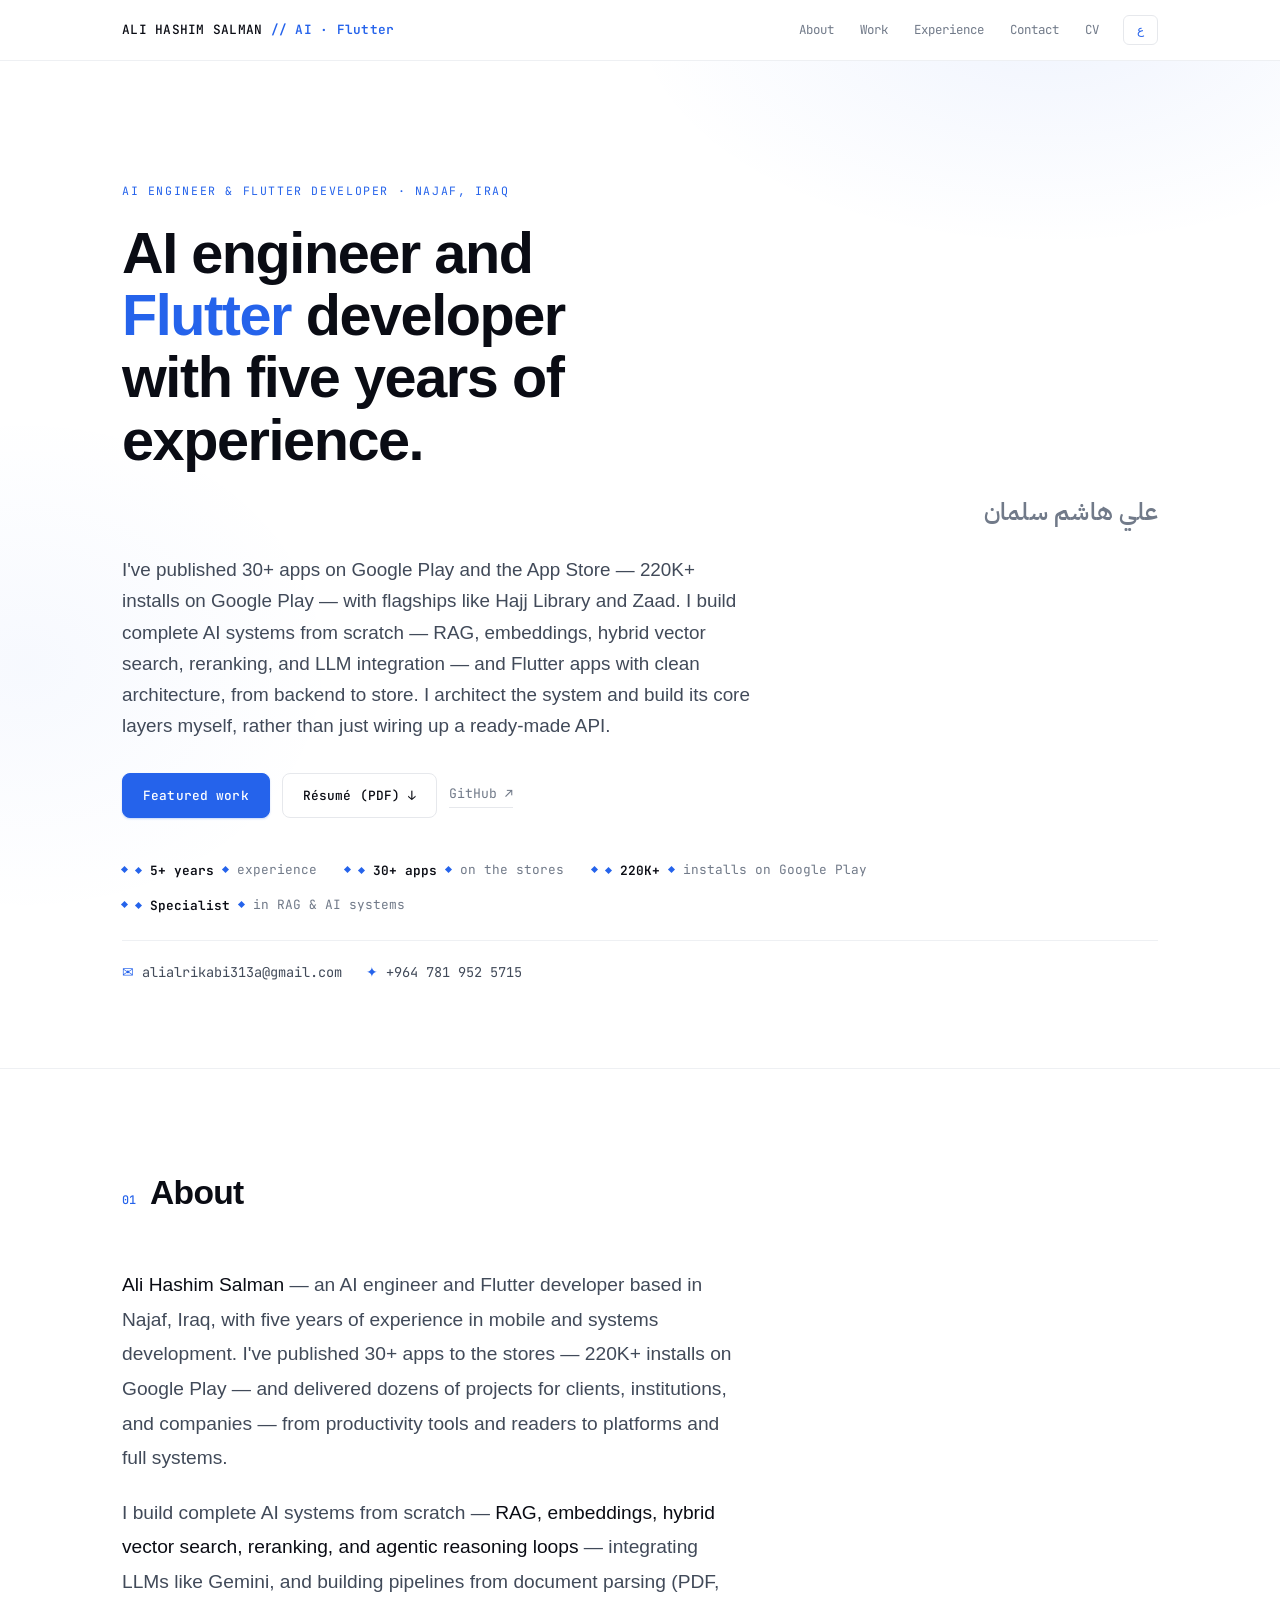
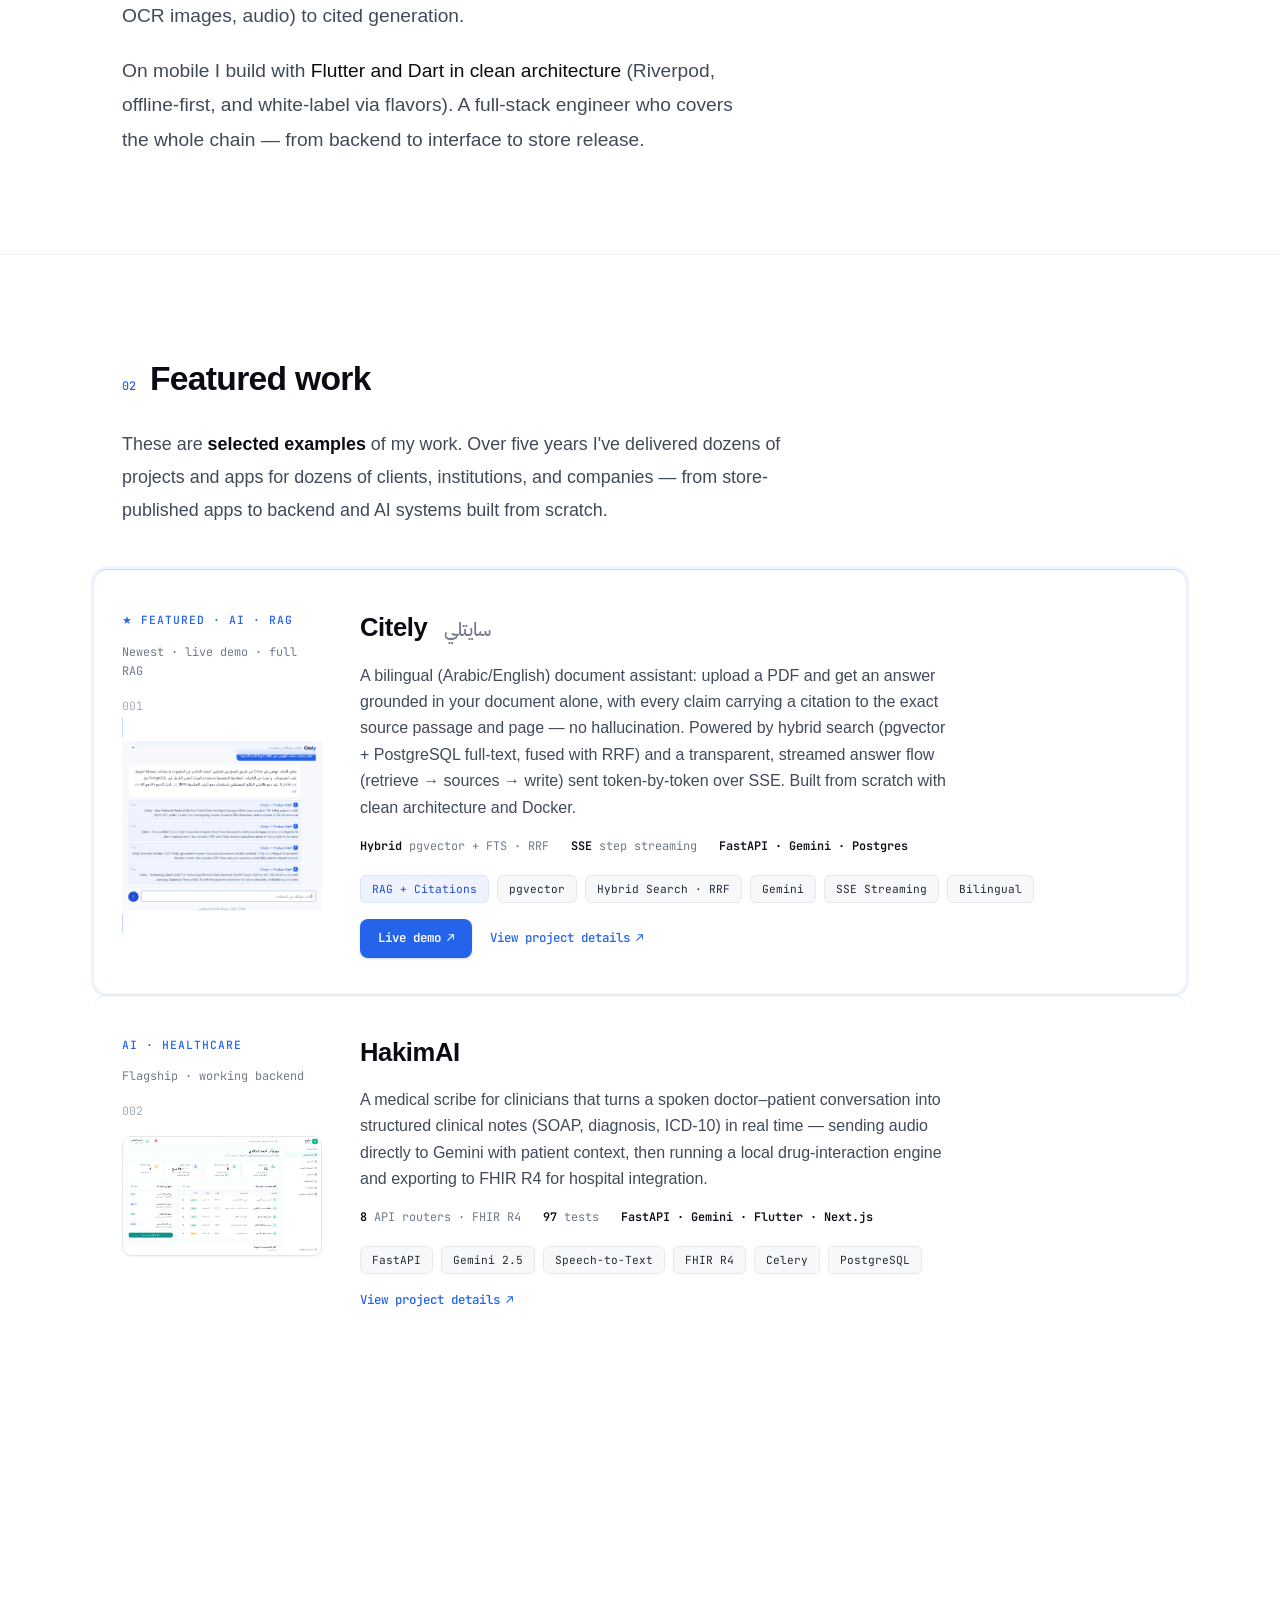
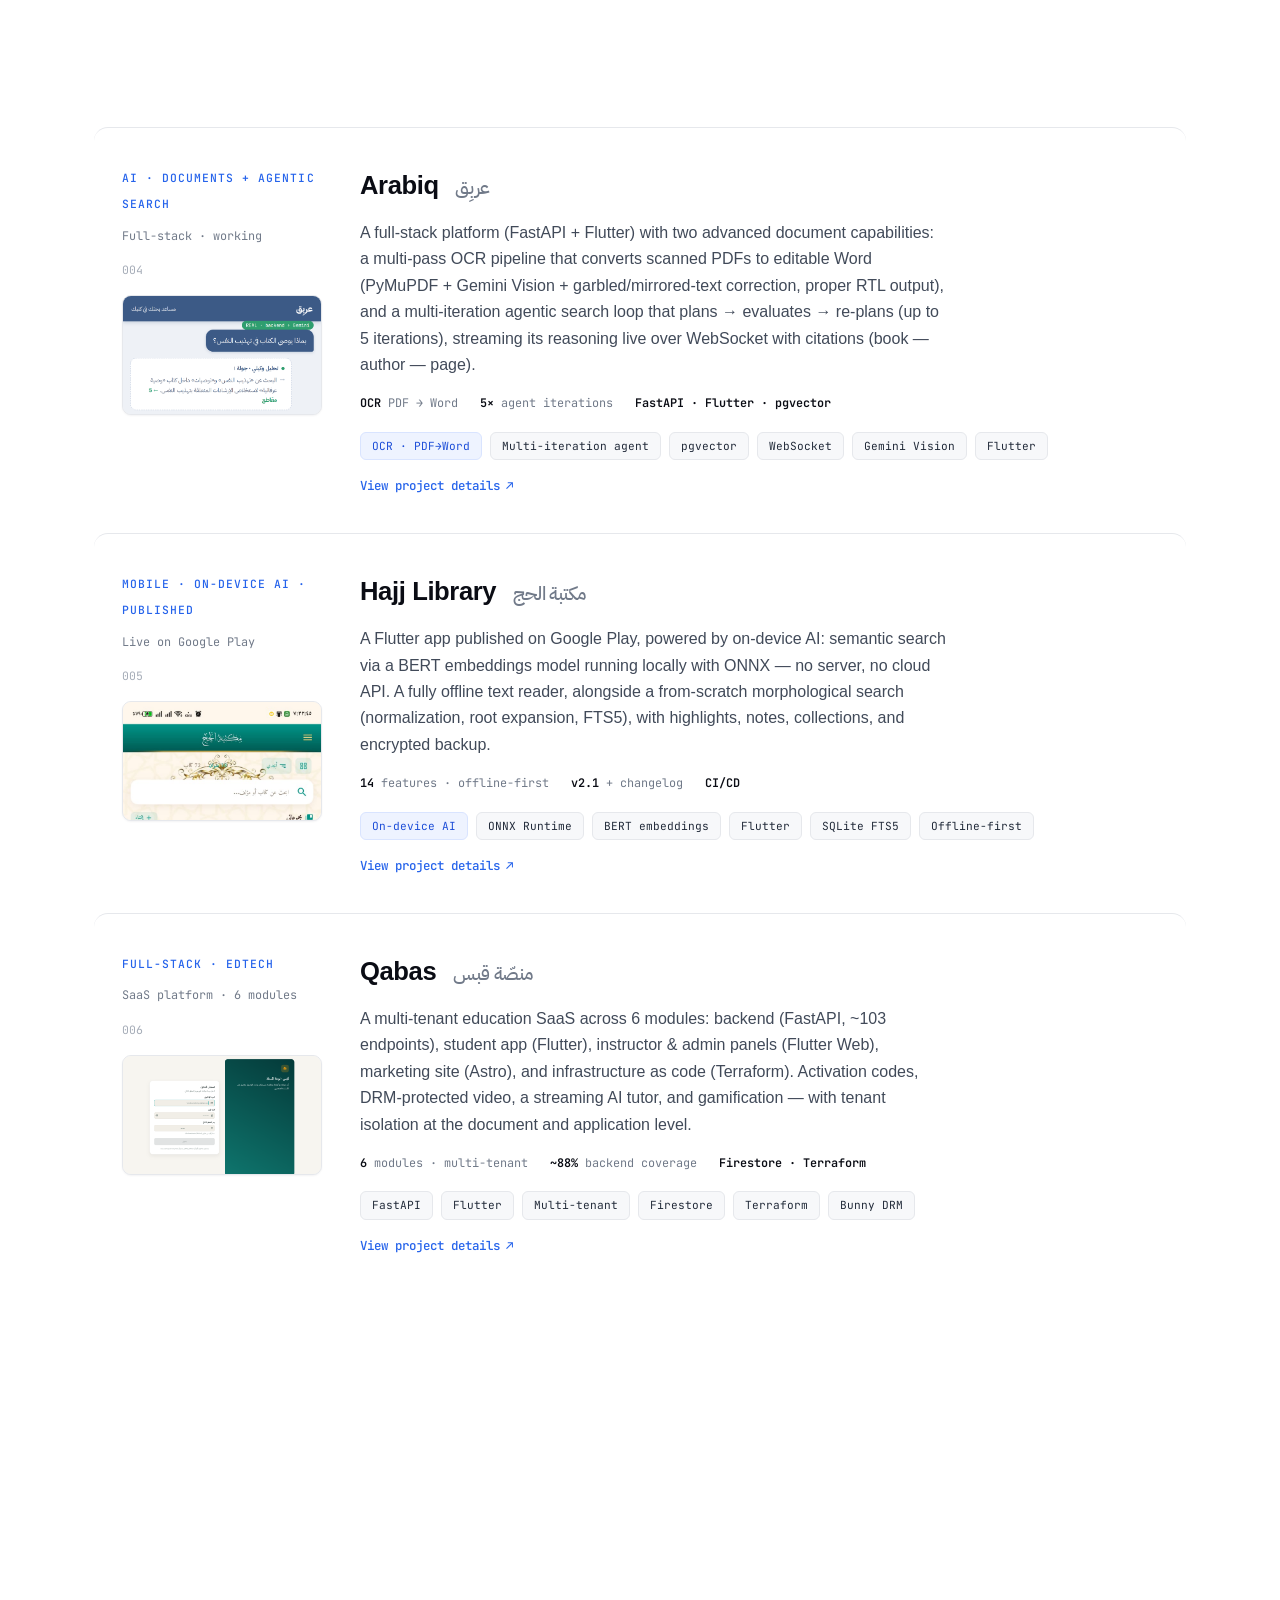
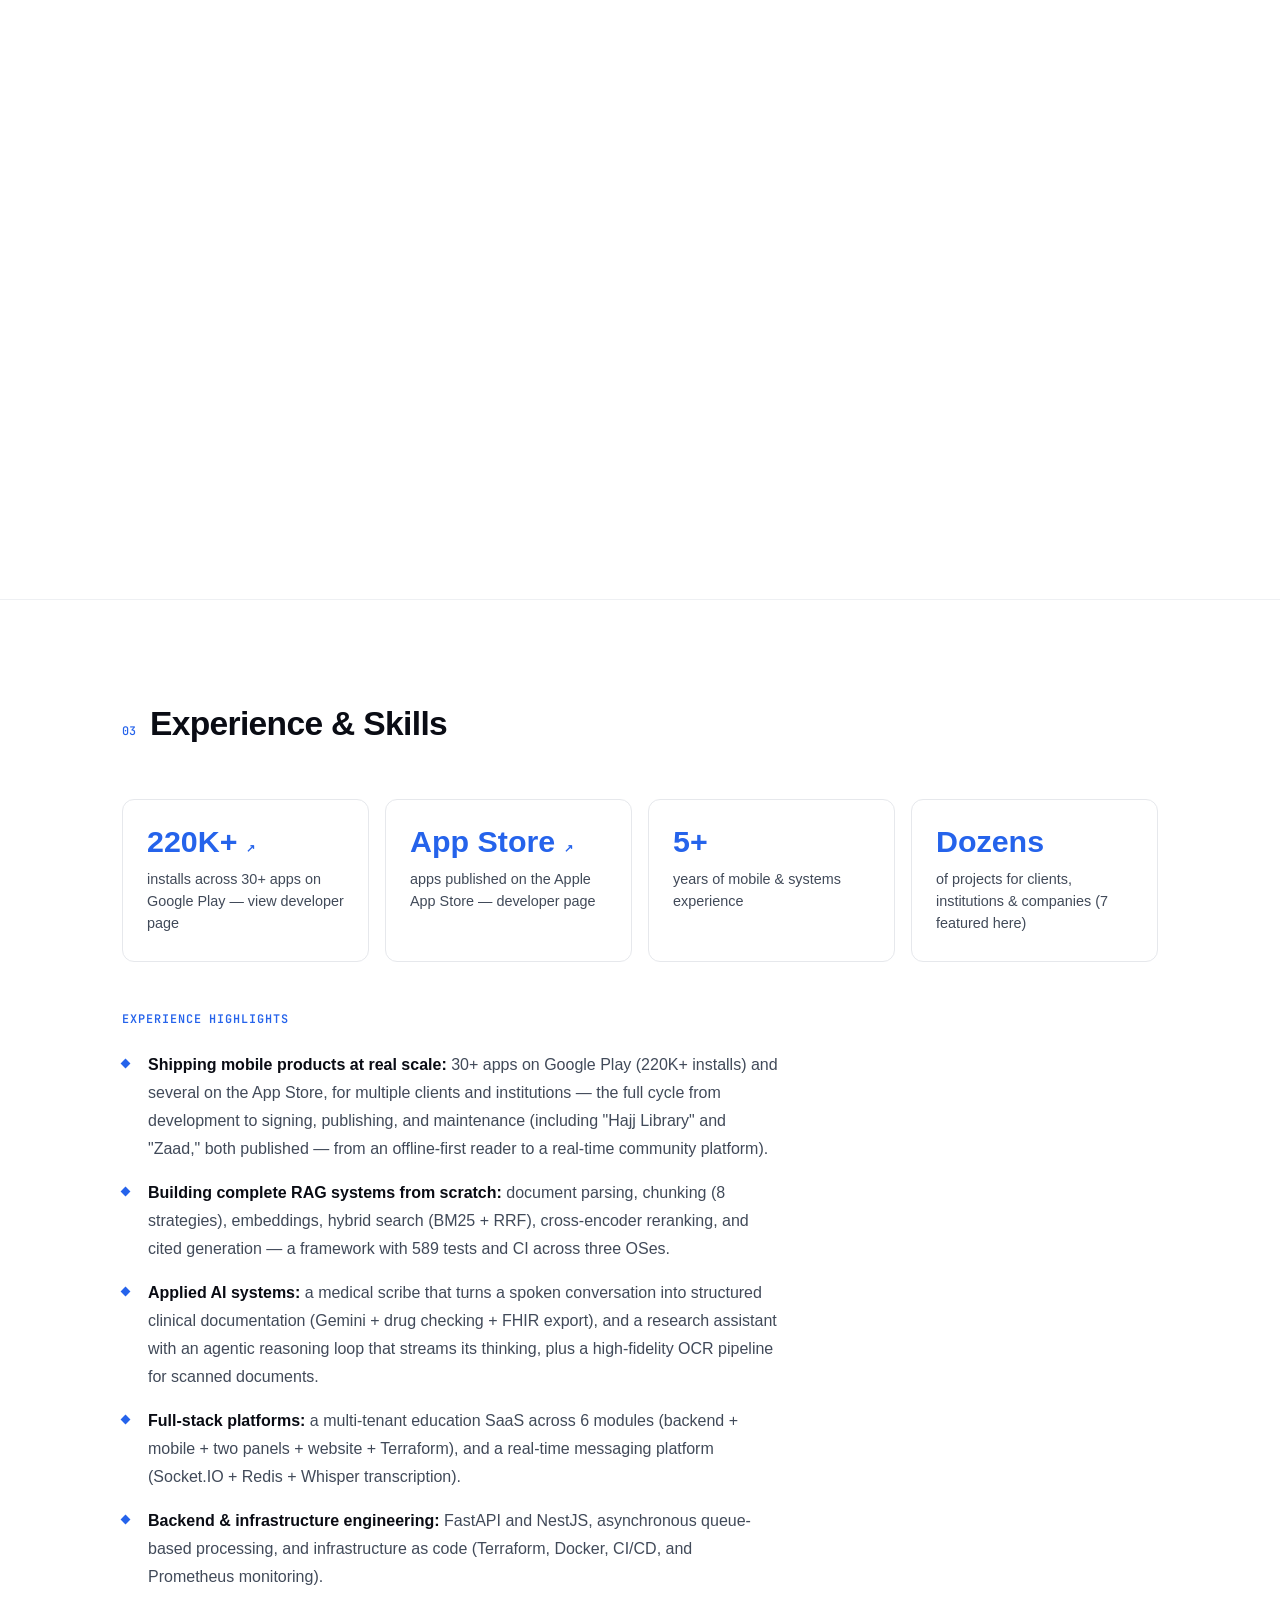
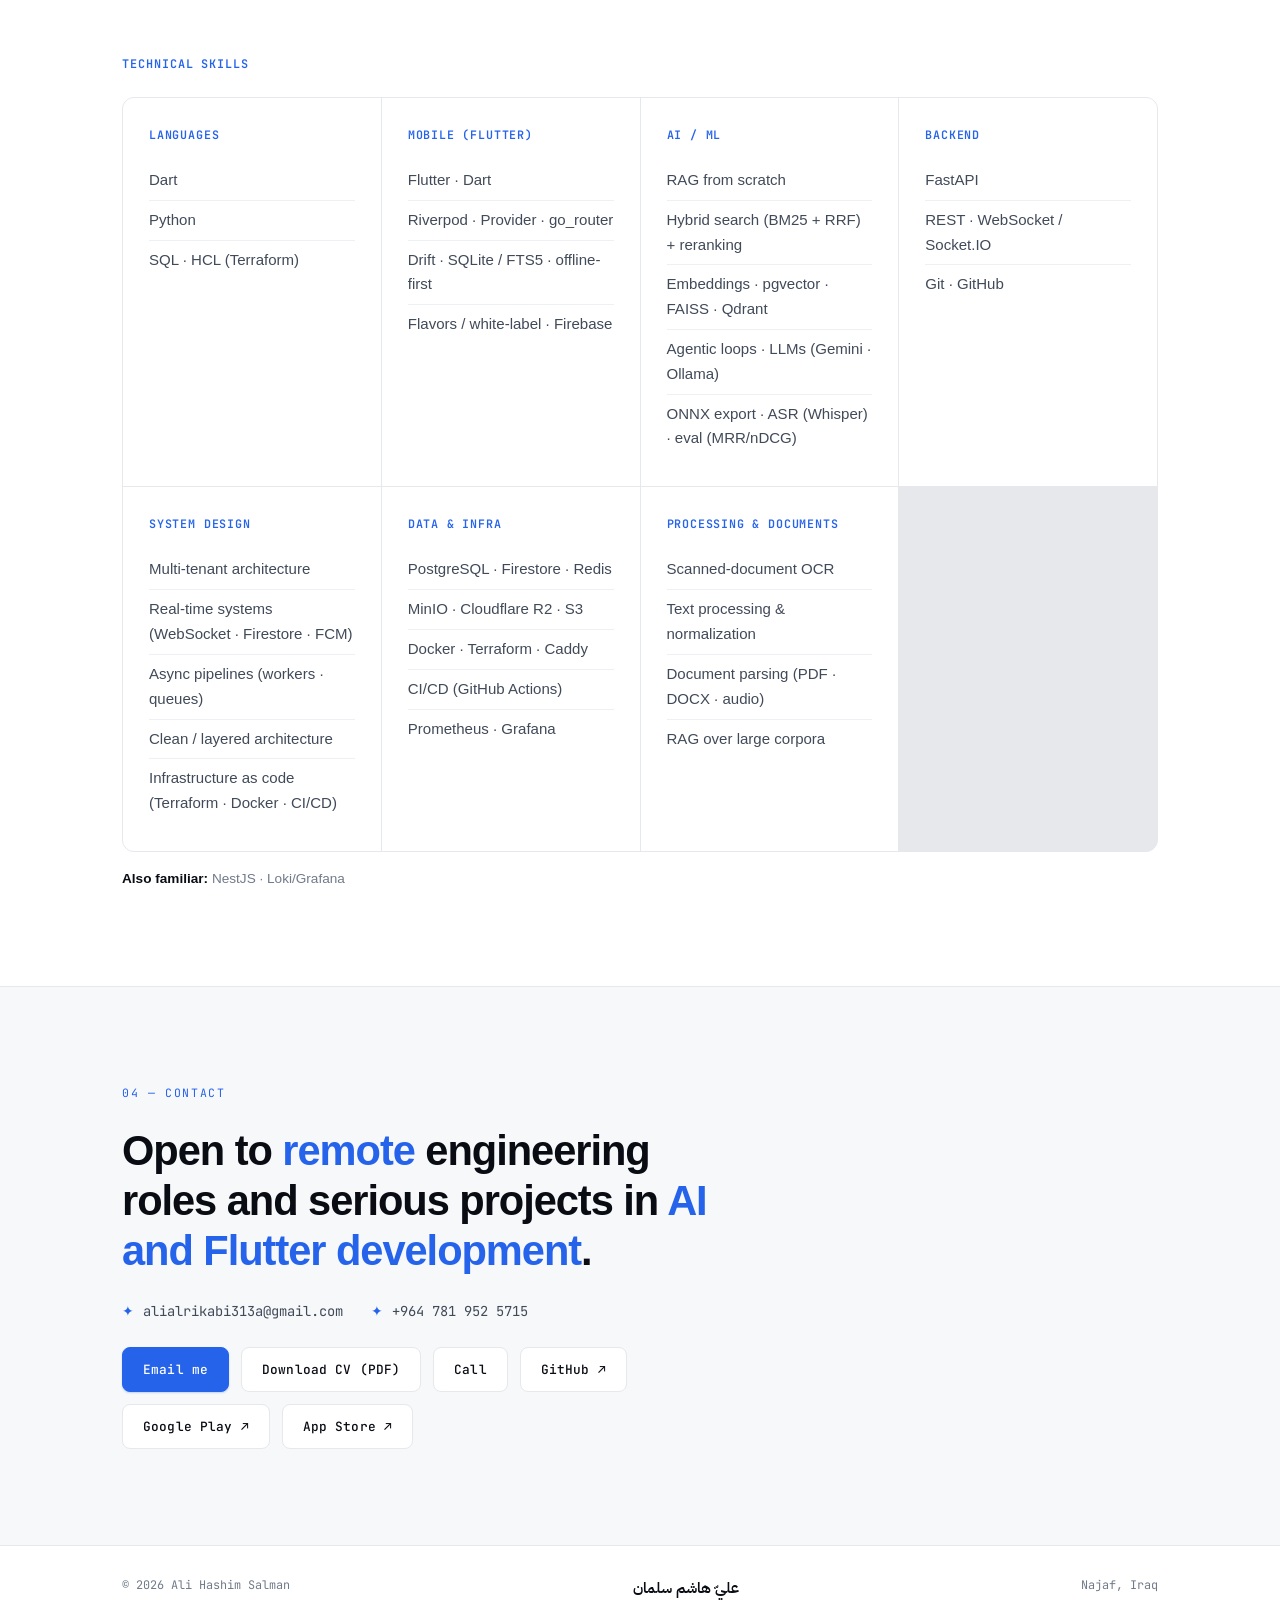
==== commit 1cc8b9cf: "Feature Citely with thumbnail; add card thumbnails; auto-detect language; honest platform claims - P" ====
--- a/index.html
+++ b/index.html
@@ -99,11 +99,12 @@
     </p>
 
     <!-- 01 — Citely (featured) -->
-    <article class="project reveal" style="border-color:#c3d7ff;box-shadow:0 1px 2px rgba(37,99,235,.06),0 0 0 3px var(--accent-soft)">
+    <article class="project reveal featured">
       <div class="p-meta">
         <span class="domain"><span class="t-ar">★ مشروع مميّز · AI · RAG</span><span class="t-en">★ Featured · AI · RAG</span></span>
         <span class="status"><span class="t-ar">الأحدث · عرض حيّ · RAG كامل</span><span class="t-en">Newest · live demo · full RAG</span></span>
         <span class="idx">001</span>
+        <a class="p-thumb" href="https://citely-vho9.onrender.com" target="_blank" rel="noopener"><img src="assets/img/citely/02-answer-ar.png" alt="Citely — cited answer UI" loading="lazy" /></a>
       </div>
       <div class="p-body">
         <h3>Citely <span class="accent">سايتلي</span></h3>
@@ -127,6 +128,7 @@
         <span class="domain"><span class="t-ar">AI · صحة</span><span class="t-en">AI · Healthcare</span></span>
         <span class="status"><span class="t-ar">مشروع رئيسي · backend يعمل</span><span class="t-en">Flagship · working backend</span></span>
         <span class="idx">002</span>
+        <div class="p-thumb"><img src="assets/img/hakimai/dash.png" alt="HakimAI — dashboard" loading="lazy" /></div>
       </div>
       <div class="p-body">
         <h3>HakimAI</h3>
@@ -150,6 +152,8 @@
         <span class="domain"><span class="t-ar">AI · بنية تحتية</span><span class="t-en">AI · Infrastructure</span></span>
         <span class="status"><span class="t-ar">إطار عمل · 589 اختبار</span><span class="t-en">Framework · 589 tests</span></span>
         <span class="idx">003</span>
+        <div class="p-thumb"><img src="assets/img/makeembedding/02-search.png" alt="MakeEmbedding — hybrid search" loading="lazy" /></div>
+      </div>
       <div class="p-body">
         <h3>MakeEmbedding <span class="accent">تدوير</span></h3>
         <p class="desc">
@@ -172,6 +176,7 @@
         <span class="domain"><span class="t-ar">AI · مستندات + بحث وكيلي</span><span class="t-en">AI · Documents + agentic search</span></span>
         <span class="status"><span class="t-ar">full-stack · يعمل</span><span class="t-en">Full-stack · working</span></span>
         <span class="idx">004</span>
+        <div class="p-thumb"><img src="assets/img/arabiq/06-chat.png" alt="Arabiq — agentic answer" loading="lazy" /></div>
       </div>
       <div class="p-body">
         <h3>Arabiq <span class="accent">عربِق</span></h3>
@@ -195,6 +200,7 @@
         <span class="domain"><span class="t-ar">موبايل · AI على الجهاز · منشور</span><span class="t-en">Mobile · On-device AI · Published</span></span>
         <span class="status"><span class="t-ar">منشور على Google Play</span><span class="t-en">Live on Google Play</span></span>
         <span class="idx">005</span>
+        <div class="p-thumb"><img src="assets/img/hajj/01-home.png" alt="Hajj Library — app" loading="lazy" /></div>
       </div>
       <div class="p-body">
         <h3><span class="t-en">Hajj Library <span class="accent">مكتبة الحج</span></span><span class="t-ar">مكتبة الحج</span></h3>
@@ -218,6 +224,7 @@
         <span class="domain"><span class="t-ar">Full-Stack · تعليم</span><span class="t-en">Full-Stack · EdTech</span></span>
         <span class="status"><span class="t-ar">منصّة SaaS · 6 وحدات</span><span class="t-en">SaaS platform · 6 modules</span></span>
         <span class="idx">006</span>
+        <div class="p-thumb"><img src="assets/img/qabas/instr-01.png" alt="Qabas — panel" loading="lazy" /></div>
       </div>
       <div class="p-body">
         <h3><span class="t-en">Qabas <span class="accent">منصّة قبس</span></span><span class="t-ar">منصّة قبس التعليمية</span></h3>
@@ -241,6 +248,7 @@
         <span class="domain"><span class="t-ar">موبايل · منشور</span><span class="t-en">Mobile · Published</span></span>
         <span class="status"><span class="t-ar">منشور على Google Play</span><span class="t-en">Live on Google Play</span></span>
         <span class="idx">007</span>
+        <div class="p-thumb"><img src="assets/img/zaad/01-home.png" alt="Zaad — app" loading="lazy" /></div>
       </div>
       <div class="p-body">
         <h3><span class="t-en">Zaad <span class="accent">زاد</span></span><span class="t-ar">زاد</span></h3>
--- a/assets/css/style.css
+++ b/assets/css/style.css
@@ -117,6 +117,12 @@
 .p-meta .status{font-family:var(--mono);font-size:.74rem;color:var(--muted);margin-top:10px;display:block}
 [data-lang="ar"] .p-meta .status{font-family:var(--ar);font-size:.82rem}
 .p-meta .idx{font-family:var(--mono);font-size:.72rem;color:var(--faint);margin-top:14px;display:block}
+.p-thumb{margin-top:16px;border:1px solid var(--line);border-radius:9px;overflow:hidden;background:var(--bg-soft);box-shadow:0 1px 2px rgba(15,23,42,.05)}
+.p-thumb img{display:block;width:100%;height:118px;object-fit:cover;object-position:top center;transition:transform .25s}
+.project:hover .p-thumb img{transform:scale(1.03)}
+.project.featured{border-color:#c3d7ff;box-shadow:0 1px 2px rgba(37,99,235,.06),0 0 0 3px var(--accent-soft)}
+.project.featured .p-thumb{border-color:#c3d7ff}
+.project.featured .p-thumb img{height:170px}
 .p-body h3{font-weight:600;font-size:clamp(1.3rem,2.4vw,1.6rem);letter-spacing:-.015em;margin-bottom:4px;color:var(--ink)}
 [data-lang="en"] .p-body h3{font-family:var(--display)}
 .p-body h3 .accent{font-family:var(--ar-display);color:var(--muted);font-weight:500;font-size:.74em;margin-inline-start:10px}
